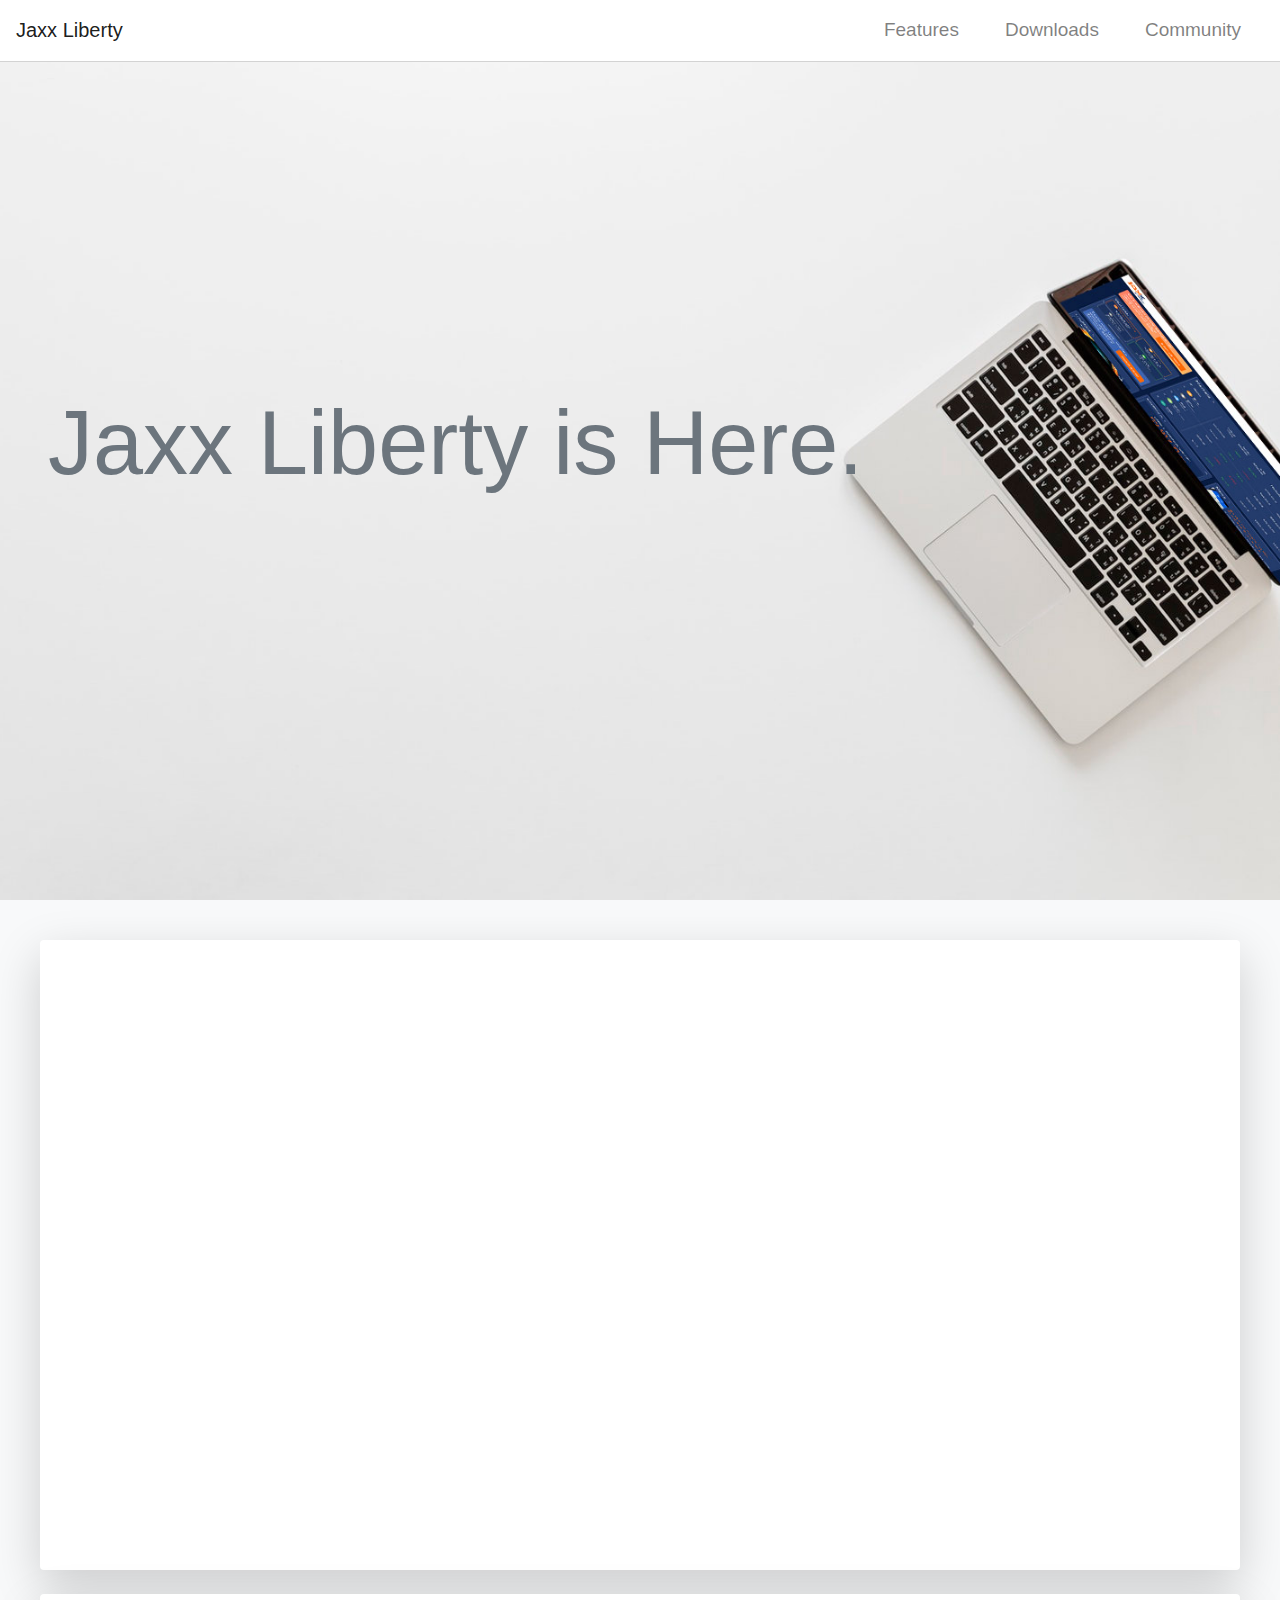
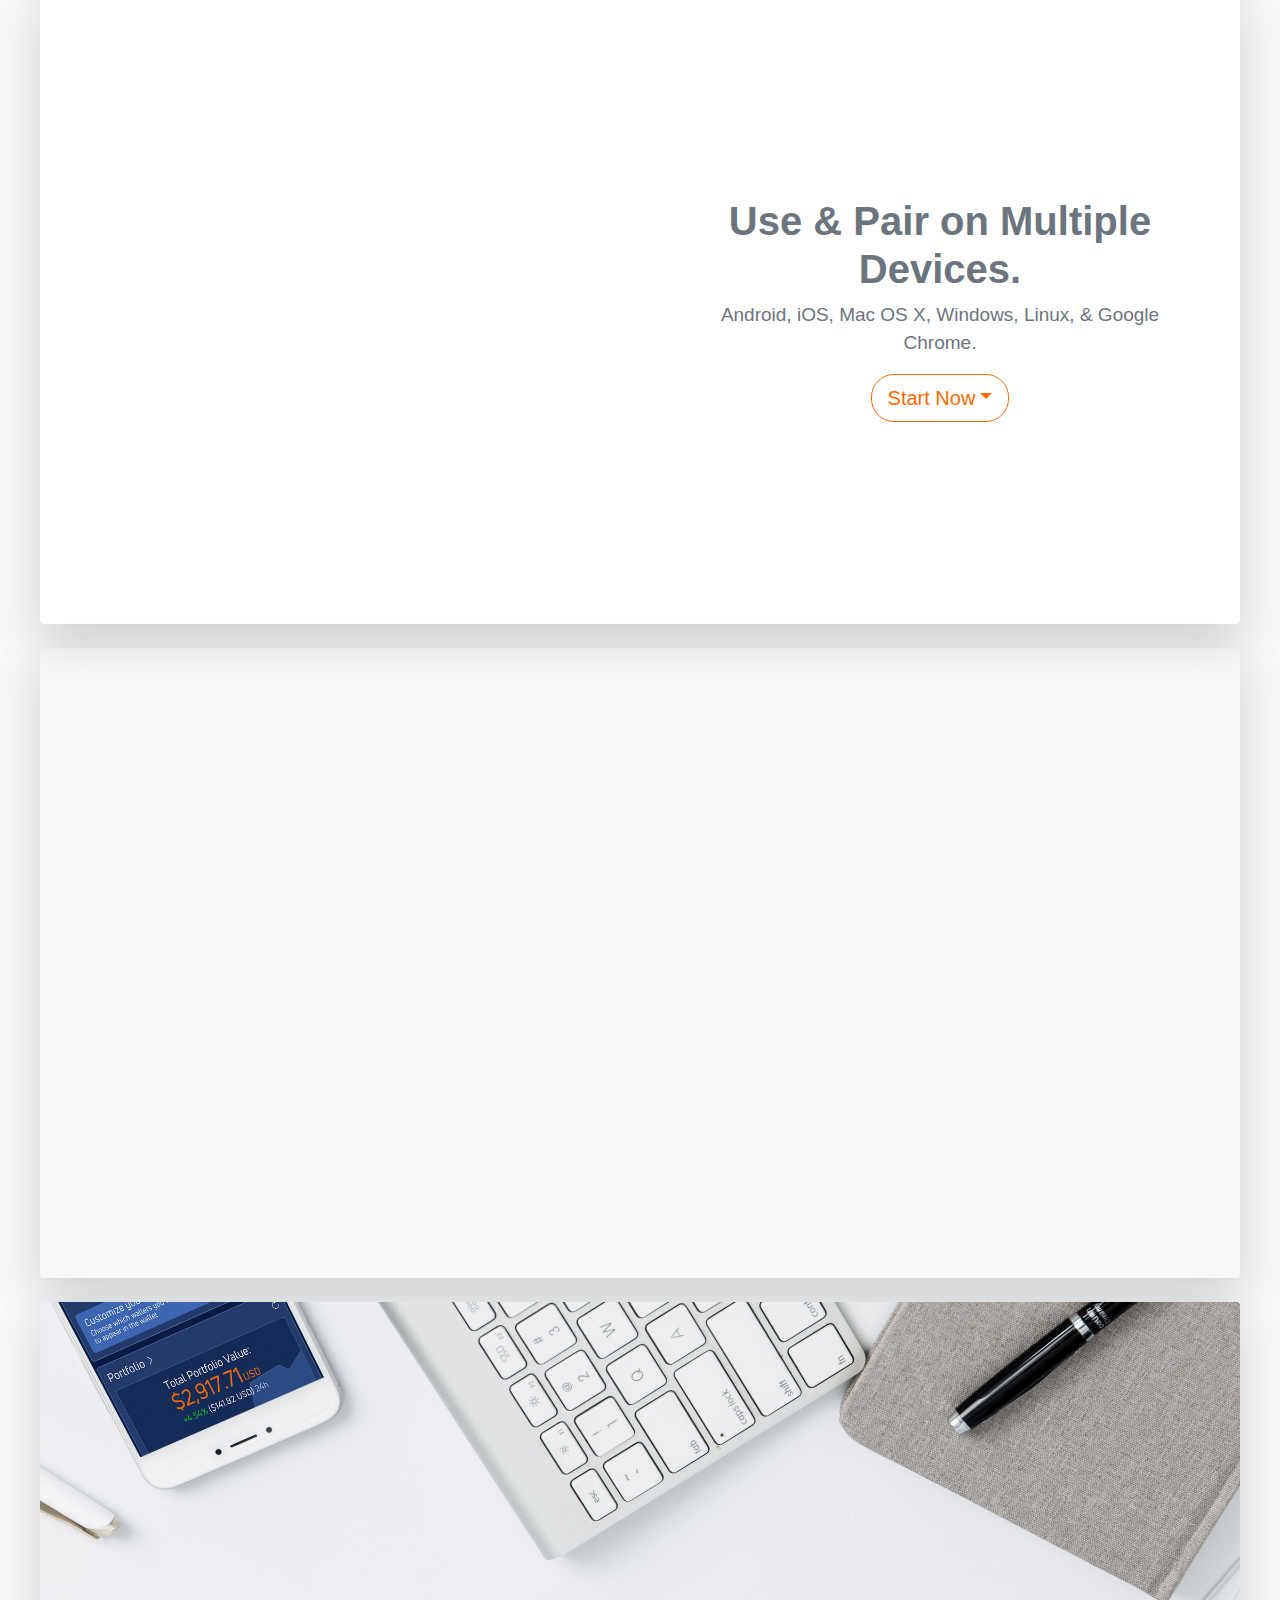
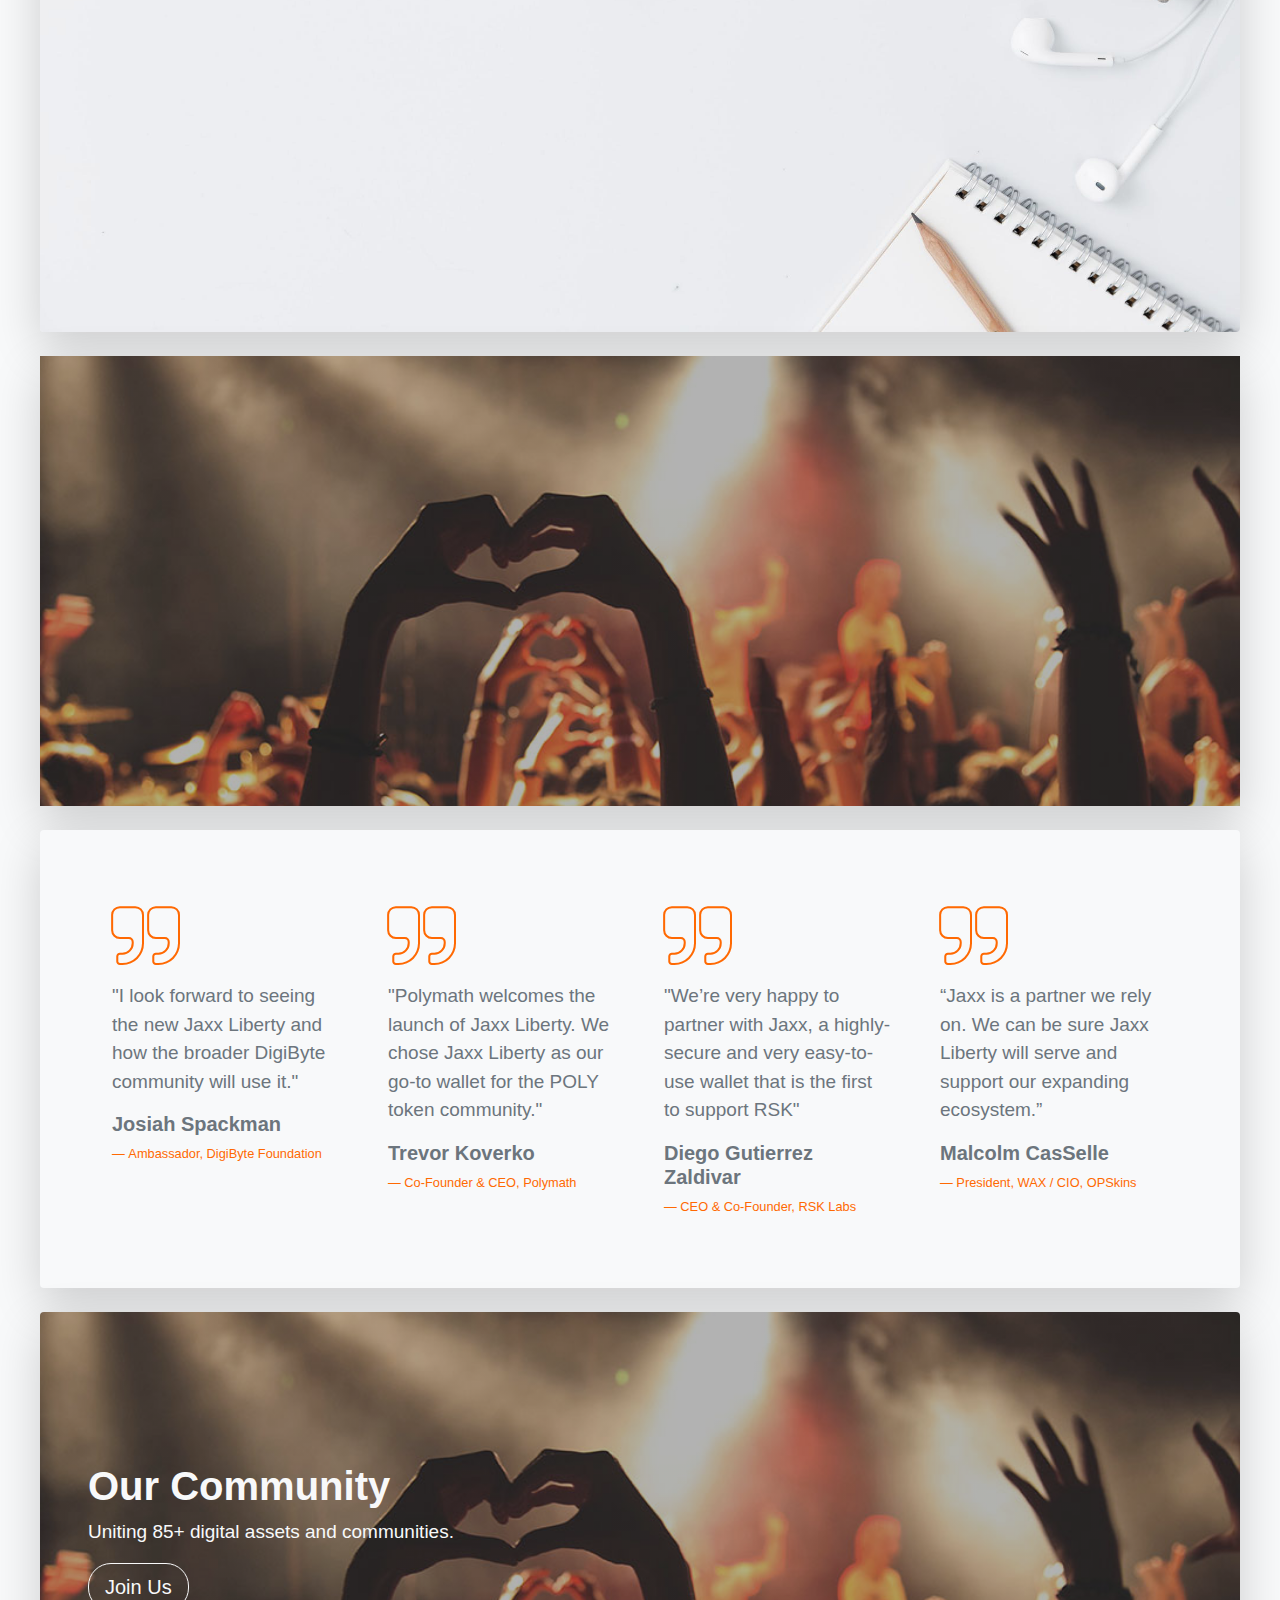
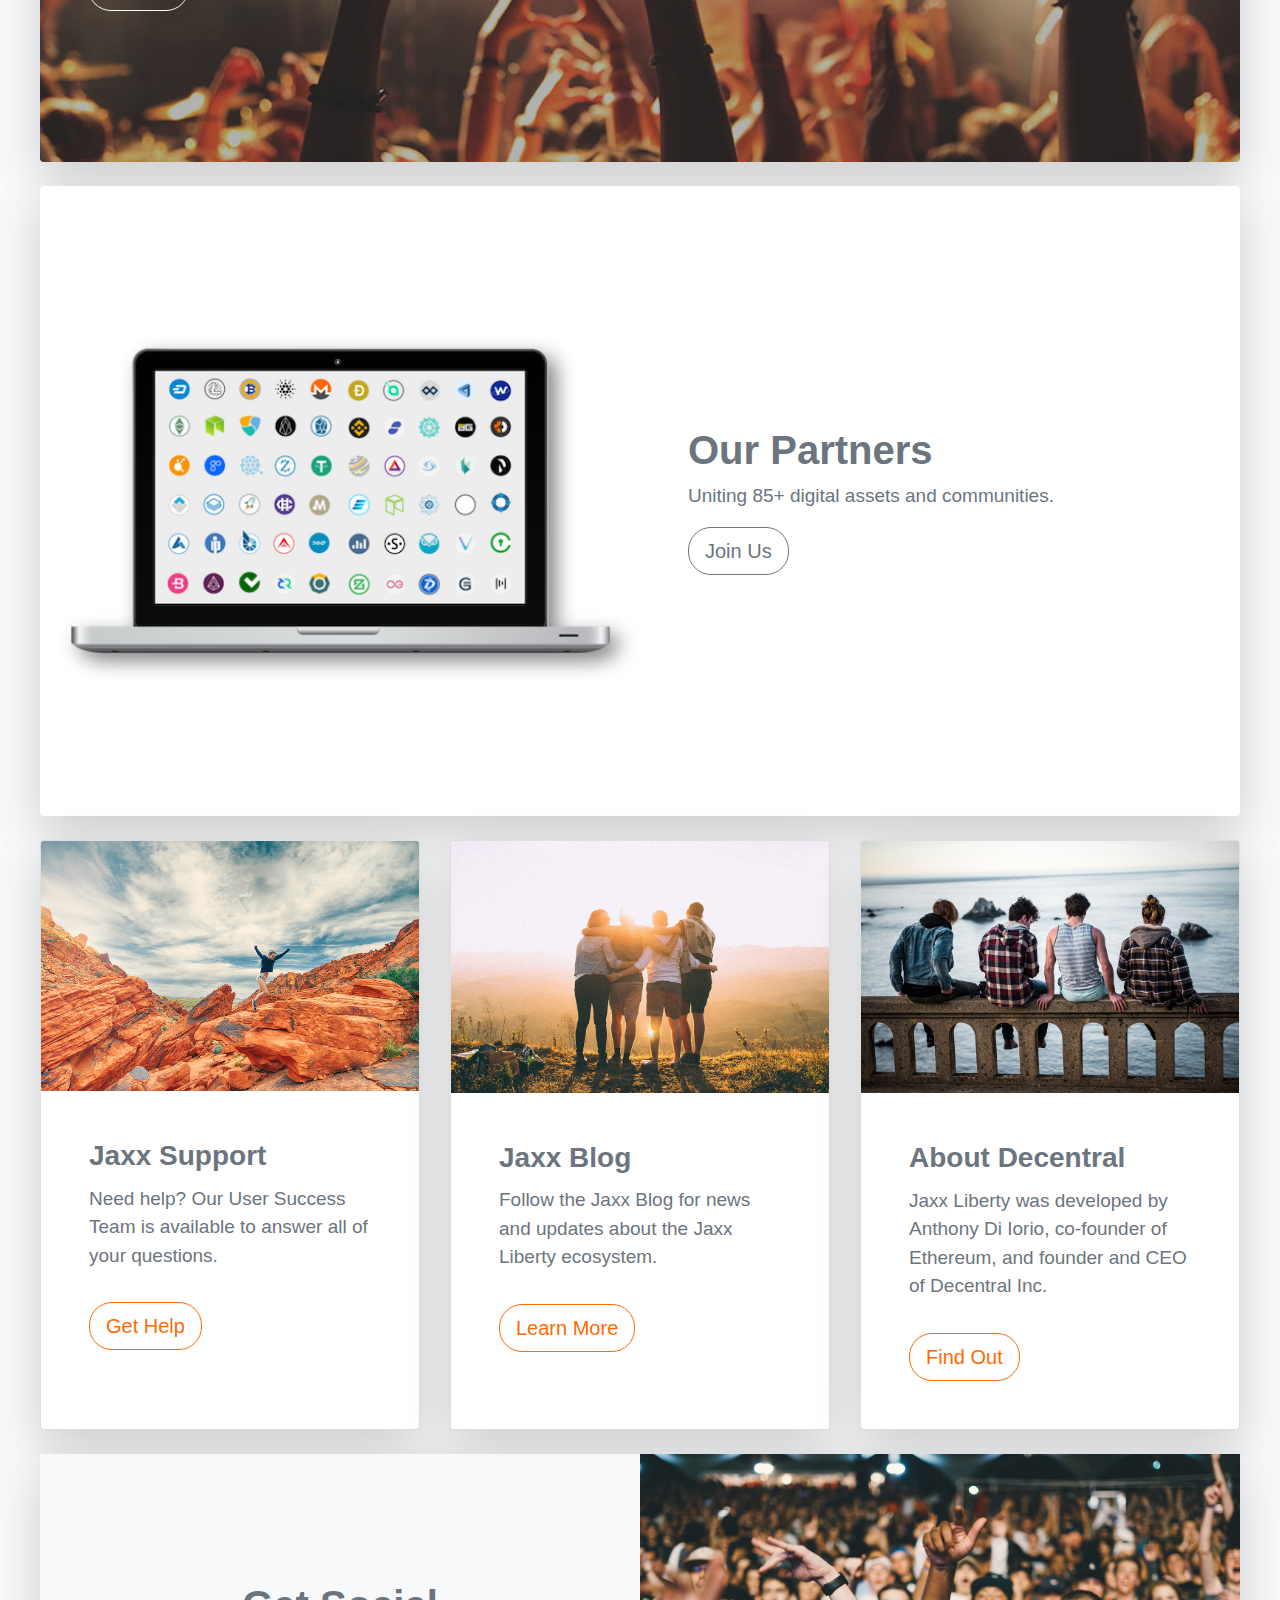
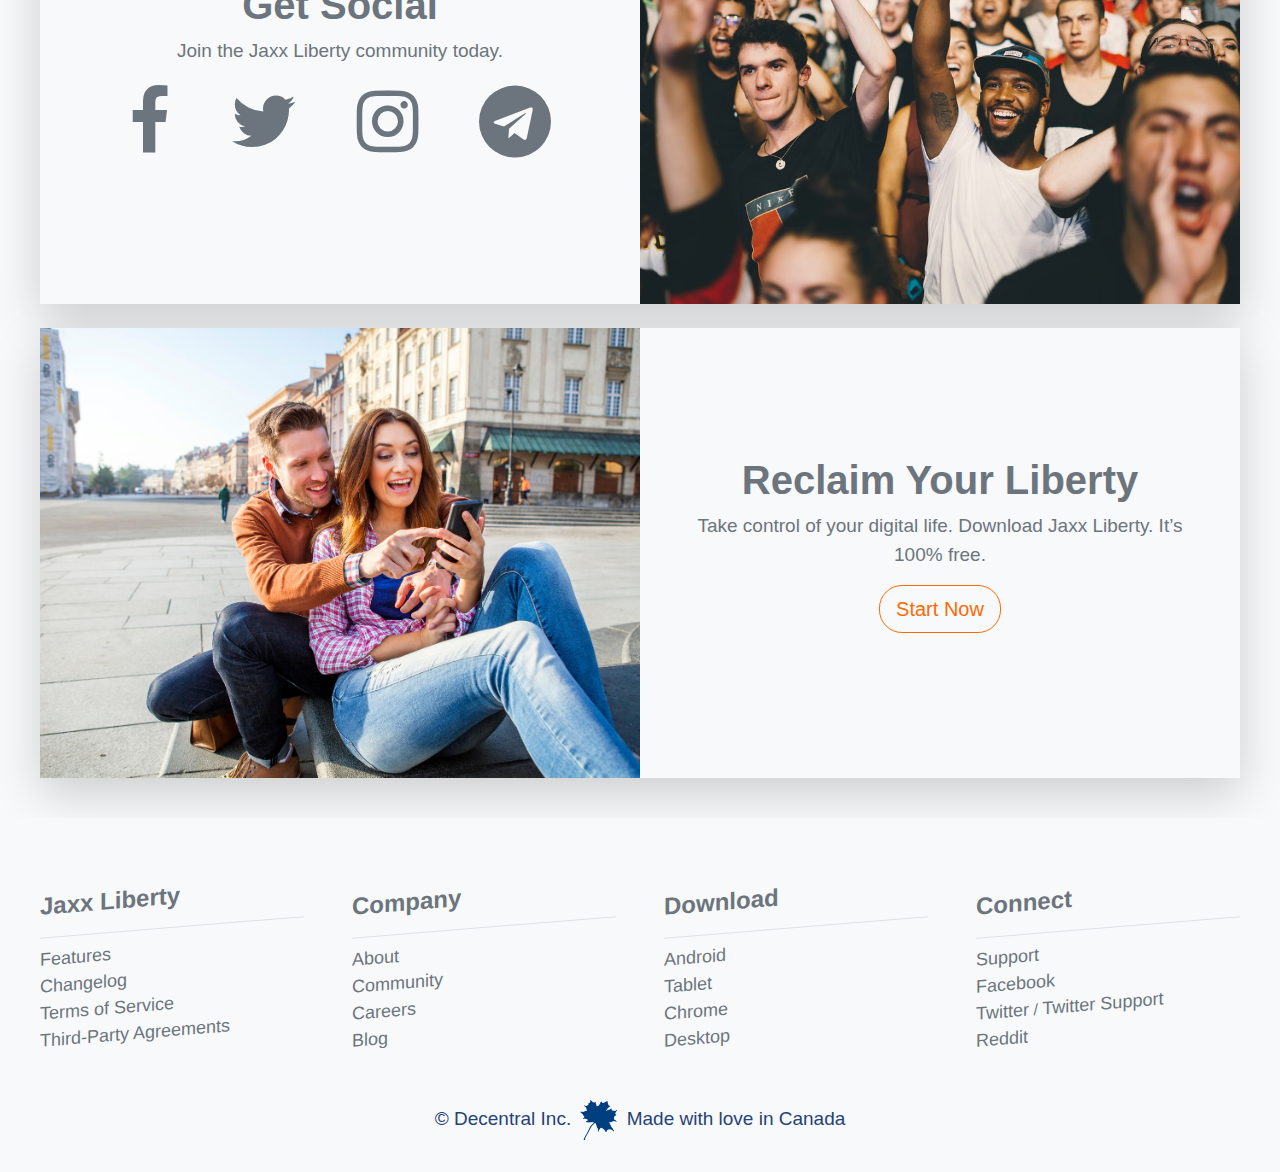
==== index.html @ 43f10bc7 "First commit" ====
<!doctype html>
<html>
  <head>
    <meta charset="utf-8">
    <meta content="IE=edge,chrome=1" http-equiv="X-UA-Compatible">
    <meta name="viewport" content="width=device-width, initial-scale=1">
    <title>Jaxx Liberty - jQuery.smoothState.js</title>
<!--    aos-->
    <link href="https://unpkg.com/aos@2.3.1/dist/aos.css" rel="stylesheet">

    <!-- Styles -->
    <link rel="stylesheet" href="assets/css/normalize.css">
    <link rel="stylesheet" href="assets/css/font-awesome-4.7.0/css/font-awesome.min.css">
    <link rel="stylesheet" href="assets/css/keyframes.css">
    <link rel="stylesheet" href="assets/css/layout.css">
    <link rel="stylesheet" href="assets/css/bootstrap.min.css">
    <link rel="stylesheet" href="assets/css/main.css">
    <link rel="stylesheet" href="assets/css/pageTransitions.css">
  </head>
  <body>
    <div class="index m-scene" id="main">
      <div class="m-landing-layout scene_element scene_element--fadein">
       
       <nav class="navbar navbar-expand-lg fixed-top navbar-light scene_element scene_element--fadeindown">
          <a class="navbar-brand" href="/index.html">Jaxx Liberty</a>
          <button class="navbar-toggler" type="button" data-toggle="collapse" data-target="#navbarTogglerDemo02" aria-controls="navbarTogglerDemo02" aria-expanded="false" aria-label="Toggle navigation">
            <span class="navbar-toggler-icon"></span>
          </button>

          <div class="collapse navbar-collapse" id="navbarTogglerDemo02">
            <ul class="navbar-nav ml-auto mt-2 mt-lg-0">
              <li class="nav-item">
                <a class="nav-link" href="/features.html">Features <span class="sr-only">(current)</span></a>
              </li>
              <li class="nav-item">
                <a class="nav-link" href="/downloads.html">Downloads</a>
              </li>
              <li class="nav-item">
                <a class="nav-link" href="/community.html">Community</a>
              </li>
            </ul>
          </div>
        </nav>

        <div class="m-page">
          
          <!--jumbotron home-->
        <div id="homeBanner" role="banner" class="jumbotron jumbotron-fluid d-flex flex-column justify-content-center align-items-start min-100 text-left text-secondary bg--home-banner p-5 m-0 scene_element scene_element--fadeinright">
            <h1 class="site-title font-weight-light mb-4 scene_element scene_element--fadeinright scene_element--delayed">Jaxx Liberty is Here.</h1>
<!--            https://www.ethos.io/cms/wp-content/uploads/2018/07/CoinProfiles_devices3.png-->
            <!--download button-->
<!--
            <div>
                <a href="/downloads.html"><button role="button" class="banner-button btn btn-lg btn-outline-dark">Start Now</button>
                </a>
            </div>
           <i class="fa fa-angle-down text-dark pt-3"></i>
-->
        </div>
        <main role="main">
            <!--main container-->
            
            <div role="banner" class="container-fluid p-3 bg-light text-secondary">
                <div id="sec-1" class="row d-flex min-70 m-4 bg-white rounded shadow-lg">
                    <div class="col-lg-6 d-flex flex-column justify-content-center align-items-center text-center min-50 p-5 o-12" data-aos="fade-up" data-aos-easing="ease-in-out-sine" data-aos-duration="1000">
                        <h2 class="h1 font-weight-bold m-0">Jaxx Liberty is here.</h2>
                        <p class="pt-2 m-0 text-secondary">One of the most popular blockchain and digital asset platforms.</p>
                        <button class="btn btn-lg btn-outline-orange mt-3">Learn More</button>
                    </div>
                    <div class="col-lg-6 d-flex flex-column justify-content-center align-items-center min-50 p-0">
                        <img src="assets/img/jaxx-iphone-3.png" class="img w-75 m-4 ds" alt="Jaxx Liberty on iPhones" data-aos="fade-right" data-aos-easing="ease-in-out-sine" data-aos-duration="1500">
                    </div>
                </div><!--end row-->
                
                <!--multi platform + download-->
                <div id="sec-2" class="row d-flex min-70 bg-white m-4 rounded shadow-lg">
                    <div class="col-lg-6 d-flex flex-column justify-content-center align-items-center bg--home-devices min-50 p-4" data-aos="fade-right" data-aos-easing="ease-in-out-sine" data-aos-duration="1500"></div>
                    <div class="col-lg-6 d-flex flex-column justify-content-center align-items-center text-center min-50 p-5 o-12">
                        <h2 class="h1 font-weight-bold m-0">Use & Pair on Multiple Devices.</h2>
                        <p class="pt-2 m-0 text-secondary">Android, iOS, Mac OS X, Windows, Linux, & Google Chrome.</p>
                        <div class="btn-group">
                            <button type="button" class="btn btn-lg btn-outline-orange dropdown-toggle mt-3" data-toggle="dropdown" aria-haspopup="true" aria-expanded="false">Start Now</button>
                            <div class="dropdown-menu">
                            <a class="dropdown-item" href="https://play.google.com/store/apps/details?id=com.liberty.jaxx" target="_blank" onclick="googleAnalyticsTrigger('Android', 'Home_Section2')">Android</a>
                            <div class="dropdown-divider"></div>
                            <a class="dropdown-item" onclick="googleAnalyticsTrigger('iOS', 'Home_Section2')" href="https://itunes.apple.com/us/app/jaxx-liberty/id1435383184?ls=1&mt=8" target="_blank">iOS</a>
                             <div class="dropdown-divider"></div>
                            <!--chrome extension-->
                            <a class="dropdown-item" role="button" onclick="googleAnalyticsTrigger('Desktop', 'Home_Section2')" href="/downloads.html" target="_blank">Desktop</a>
                            <div class="dropdown-divider"></div>
                            <!--chrome extension-->
                            <a class="dropdown-item" role="button" onclick="googleAnalyticsTrigger('Chrome', 'Home_Section2')" href="https://chrome.google.com/webstore/detail/jaxx-liberty/cjelfplplebdjjenllpjcblmjkfcffne" target="_blank">Chrome</a>
                            </div>
                        </div>
                    </div>
                </div><!--end row-->
                
                <!--features-->
                <div id="sec-3" class="row d-flex min-50 m-4 rounded shadow-lg m_scene">
                    <div class="col-lg-6 d-flex flex-column justify-content-center align-items-center text-secondary text-center min-70 p-5 o-12 scene_element scene_element--fadeinleft" data-aos="fade-up" data-aos-easing="ease-in-out-sine" data-aos-duration="1000">
                        <h2 class="h1 font-weight-bold m-0">Packed with features.</h2>
                        <p class="pt-2 m-0">Easy to use, powerful, fast, and free.</p>
                        <a href="/features.html" class="btn btn-lg btn-outline-orange mt-3">See how it works</a>
                    </div>
                    <div class="col-lg-6 bg--home-features scene_element scene_element--fadeinright" data-aos="fade-right" data-aos-easing="ease-in-out-sine" data-aos-duration="1500"></div>
                </div><!--end row-->
                
                <!--security-->
                <div id="sec-3" class="row d-flex min-70 m-4 bg--home-security rounded shadow-lg p-3">
                    <div class="col-lg-7 d-flex flex-column justify-content-end align-items-start text-left min-50 p-5 o-12" data-aos="fade-up" data-aos-easing="ease-in-out-sine" data-aos-duration="1000">
                        <h2 class="h1 font-weight-bold m-0">Secure. Private. Trusted.</h2>
                        <p class="pt-2 m-0 text-secondary">More than just a feature. Security is our foundation.</p>
                        <a class="btn btn-lg btn-outline-orange mt-3" href="/security.html">Learn More</a>
                    </div>
                    <div class="offset-lg-5 d-flex flex-column justify-content-center align-items-center"></div>
                </div><!--end row-->
                
                <!--testimonials-->
                <div id="sec-3" class="row d-flex m-4 rounded shadow-lg">
                  <div class="col-lg-12 d-flex flex-column justify-content-start align-items-start text-left text-light min-50 bg--home-testimonials p-5 o-12">
                      <h2 class="site-title font-weight-light" data-aos="fade" data-aos-easing="ease-in-out-sine" data-aos-duration="1000">What blockchain <span class="d-table"></span>leaders are saying 
                      </h2>
                  </div>
                </div><!--end row-->
                
                <!--testimonial content-->
                
                <div class="row d-flex justify-content-center aligh-items-center bg-light m-4 p-5 rounded shadow-lg">
                    <div class="col-xl-3 col-lg-6 p-4">
                        <i class="fa fa-quote-right p-0 pb-2 fa--stroke fa--stroke-o"></i>
                        <p>"I look forward to seeing the new Jaxx Liberty and how the broader DigiByte community will use it."</p>
                        <p  class="h5 font-weight-bold">Josiah Spackman</p>
                        <footer class="blockquote-footer orange">Ambassador, DigiByte Foundation</footer>
                    </div>
                    <div class="col-xl-3 col-lg-6 p-4">
                        <i class="fa fa-quote-right p-0 pb-2 fa--stroke fa--stroke-o"></i>
                        <p>"Polymath welcomes the launch of Jaxx Liberty. We chose Jaxx Liberty as our go-to wallet for the POLY token community."</p>
                        <p class="h5 font-weight-bold">Trevor Koverko</p>
                        <footer class="blockquote-footer orange">Co-Founder & CEO, Polymath</footer>
                    </div>
                    <div class="col-xl-3 col-lg-6 p-4">
                        <i class="fa fa-quote-right p-0 pb-2 fa--stroke fa--stroke-o"></i>
                        <p>"We’re very happy to partner with Jaxx, a highly-secure and very easy-to-use wallet that is the first to support RSK"</p>
                        <p class="h5 font-weight-bold">Diego Gutierrez Zaldivar</p>
                        <footer class="blockquote-footer orange">CEO & Co-Founder, RSK Labs</footer>
                    </div>
                    <div class="col-xl-3 col-lg-6 p-4">
                        <i class="fa fa-quote-right p-0 pb-2 fa--stroke fa--stroke-o"></i>
                        <p>“Jaxx is a partner we rely on. We can be sure Jaxx Liberty will serve and support our expanding ecosystem.”</p>
                        <p class="h5 font-weight-bold">Malcolm CasSelle</p>
                        <footer class="blockquote-footer orange">President, WAX / CIO, OPSkins</footer>
                    </div>
                </div><!--end testimonials-->
                
                <!--community-->
                
                <div class="row d-flex bg-white m-4 rounded shadow-lg bg--home-testimonials">
                    <div class="col-lg-6 d-flex flex-column justify-content-center align-items-start text-left text-light min-50 p-5 o-12">
                        <h2 class="h1 font-weight-bold m-0">Our Community</h2>
                        <p class="pt-2 m-0">Uniting 85+ digital assets and communities.</p>
                        <button class="btn btn-lg btn-outline-light mt-3">Join Us</button>
                    </div>
                    <div class="offset-lg-6"></div>
                </div><!--end row-->
                
                <!--Partners-->
                
                <div class="row d-flex bg-white m-4 m-70 rounded shadow-lg">
                    <div class="col-lg-6 d-flex flex-column justify-content-center align-items-center min-70">
                        <img src="/assets/img/Jaxx-Liberty-Partner-Logos-Laptop-Trans/7.png" class="img ds" alt="">
                    </div>
                    <div class="col-lg-6 d-flex flex-column justify-content-center align-items-start text-left text-secondary min-50 p-5 o-12">
                        <h2 class="h1 font-weight-bold m-0">Our Partners</h2>
                        <p class="pt-2 m-0">Uniting 85+ digital assets and communities.</p>
                        <button class="btn btn-lg btn-outline-secondary mt-3">Join Us</button>
                    </div>
                </div><!--end row-->
                
                <!--card grid-->
               
               <div class="row d-flex min-50 m-4 rounded">
               <div class="card-deck">
                 <div class="card shadow-lg text-secondary">
                    <img class="card-img-top" src="/assets/img/jaxx-support-banner.jpg" alt="Card image cap">
                      <div class="card-body text-left p-5">
                          <h4 class="h3 card-title font-weight-bold">Jaxx Support</h4>
                          <p class="card-text text-muted">Need help? Our User Success Team is available to answer all of your questions.</p>
                          <button class="btn btn-lg btn-outline-orange mt-3">Get Help</button>
                    </div>
                  </div><!--end card-->
                  
                  <div class="card shadow-lg text-secondary">
                    <img class="card-img-top" src="/assets/img/jaxx-home-banner.jpg" alt="Card image cap">
                    <div class="card-body text-left p-5">
                      <h4 class="h3 card-title font-weight-bold">Jaxx Blog</h4>
                      <p class="card-text">Follow the Jaxx Blog for news and updates about the Jaxx Liberty ecosystem.</p>
                      <button class="btn btn-lg btn-outline-orange mt-3">Learn More</button>
                    </div>
                  </div><!--end card-->
                  
                  <div class="card shadow-lg text-secondary">
                    <img class="card-img-top" src="/assets/img/jaxx-people-2.jpg" alt="Card image cap">
                    <div class="card-body text-left p-5">
                      <h4 class="h3 card-title font-weight-bold">About Decentral</h4>
                      <p class="card-text text-muted">Jaxx Liberty was developed by Anthony Di Iorio, co-founder of Ethereum, and founder and CEO of Decentral Inc.</p>
                      <button class="btn btn-lg btn-outline-orange mt-3">Find Out</button>
                    </div>
                  </div><!--end card-->
                </div><!--end card deck-->
                </div><!--end row-->
                
                <!-- social-->
                <div id="sec-5" class="row d-flex text-secondary m-4 shadow-lg">
                    <div class="col-lg-6 d-flex flex-column justify-content-center align-items-center text-center bg-light min-50 p-5 o-12">
                        <h2 class="h1 font-weight-bold m-0">Get Social</h2>
                        <p class="pt-2 m-0">Join the Jaxx Liberty community today.</p>
                        <div class="container-fluid">
                            <div class="row d-flex justify-content-center align-items-center">
                                <div class="col-xs-3">
                                    <i class="fa fa-facebook"></i>
                                </div>
                                <div class="col-xs-3">
                                    <i class="fa fa-twitter"></i>
                                </div>
                                <div class="col-xs-3">
                                    <i class="fa fa-instagram"></i>
                                </div>
                                <div class="col-xs-3">
                                    <i class="fa fa-telegram"></i>
                                </div>
                            </div>
                        </div>
                    </div>
                    <div class="col-lg-6 d-flex flex-column justify-content-center align-items-center bg--home-social min-50 p-4">
                    </div>
                </div><!--end row-->
               
                <!--download-->
                <div id="sec-2" class="row d-flex text-secondary m-4 rounded shadow-lg">
                    <div class="col-lg-6 d-flex flex-column justify-content-center align-items-center bg--home-download min-50 p-4"></div>
                    <div class="col-lg-6 d-flex flex-column justify-content-center align-items-center text-center bg-light min-50 p-5 o-12">
                        <h2 class="h1 font-weight-bold m-0">Reclaim Your Liberty</h2>
                        <p class="pt-2 m-0">Take control of your digital life. Download Jaxx Liberty. It’s 100% free.</p>
                        <a href="/downloads.html" onclick="googleAnalyticsTrigger('Downloads_Page', 'Features_CTA')">
                        <button class="btn btn-lg btn-outline-orange my-3">Start Now</button>
                        </a>
                    </div>
                </div><!--end row-->       
            </div><!--end container-->
            </main>
  
  <!--home footer-->
        <footer>
            <div class="container-fluid bg-light">
                <div class="row d-flex d-flex justify-content-center align-items-end text-secondary bg-light px-3 pt-5">
                    <div class="col-lg-3 col-md-6 px-4 py-3 skew">
                        <ul class="list-unstyled w-100">
                            <li class="h4 font-weight-bold border-bottom pb-3">Jaxx Liberty</li>
                            <li> <a href="/features.html">Features</a></li>
                            <li> <a href="/changeLog.html">Changelog</a></li>
                            <li> <a href="/legal.html">Terms of Service</a></li>
                            <li> <a href="/thirdparties-current.html">Third-Party Agreements</a></li>
                        </ul>
                    </div>
                    <div class="col-lg-3 col-md-6 px-4 py-3 skew">
                        <ul class="list-unstyled w-100">
                            <li class="h4 font-weight-bold border-bottom pb-3">Company</li>
                            <li> <a href="/about.html" class="animsition-link">About</a></li>
                            <li> <a href="/community.html">Community</a></li>
                            <li> <a href="/careers.html">Careers</a></li>
                            <li> <a href="https://blog.jaxx.io/">Blog</a></li>
                        </ul>
                    </div>
                    <div class="col-lg-3 col-md-6 px-4 py-3 skew">
                        <ul class="list-unstyled w-100">
                            <li class="h4 font-weight-bold border-bottom pb-3">Download</li>
                            <li><a data-brackets-id='7991' href="https://play.google.com/store/apps/details?id=com.liberty.jaxx">Android</a></li>
                            <li><a href="https://play.google.com/store/apps/details?id=com.liberty.jaxx">Tablet</a></li>
                            <li><a href="https://chrome.google.com/webstore/detail/jaxx-liberty/cjelfplplebdjjenllpjcblmjkfcffne">Chrome</a></li>
                            <li><a href="/downloads.html">Desktop</a></li>
                        </ul>
                    </div>
                    <div class="col-lg-3 col-md-6 px-4 py-3 skew">
                        <ul class="list-unstyled w-100">
                            <li class="h4 font-weight-bold border-bottom pb-3">Connect</li>
                            <li> <a href="/support.html" class="animsition-link" data-animsition-out-class="fade-out-left-sm" data-animsition-out-duration="800">Support</a></li>
                            <li> <a href="https://www.facebook.com/JaxxWallet" target="_blank">Facebook</a></li>
                            <li> <a href="https://twitter.com/jaxx_io" target="_blank">Twitter</a> / <a href="https://twitter.com/Jaxx_Support" target="_blank">Twitter Support</a> </li>
                            <li> <a href="https://www.reddit.com/r/jaxx/" target="_blank">Reddit</a></li>
                        </ul>
                    </div>
                </div>
                <!--end nest container-->
            </div>
            <!--end row-->
            <!-- copyright + branding-->
            <div class="row d-flex bg-light">
                <div class="col-sm-12 d-flex justify-content-center text-center py-3 pt-4 navy">
                    <p class="font-weight-light"><a href="https://decentral.ca/" target="_blank" onclick="googleAnalyticsTrigger('decentral.ca', 'Home_Footer')">&copy; Decentral Inc.</a> <img class="footer-leaf mx-1" src="/assets/img/jaxx-maple-leaf-navy-2.png" alt="Decentral inc."> Made with love in Canada</p>
                </div>
            </div>
        </footer>
         
  
         
         
        </div><!--page-->
      </div><!--landing layout -- needed?-->
    </div><!--main wrapper-->

    <!-- Scripts -->
    <script src="https://code.jquery.com/jquery-2.2.1.min.js"></script>
    <script src="assets/js/jquery.smoothState.min.js"></script>
    <script src="https://unpkg.com/aos@2.3.1/dist/aos.js"></script>
    <script src="assets/js/bootstrap.bundle.min.js"></script>
    <script src="assets/js/bootstrap.min.js"></script>
    <script src="assets/js/main.js"></script>
  </body>
</html>
---- assets/css/layout.css ----
/* @mixin respond-to
------------------------------------------------------------------- */
/* line 23, /Users/miguelperez/Sites/csstricks/source/stylesheets/layout.css.scss */
body {
  font-size: 0.75em;
  background-color: #222;
  font-family: 'Open Sans', sans-serif;
  color: #eceff1;
  line-height: 1.5; }

@media screen and (min-width: 500px) {
  /* line 32, /Users/miguelperez/Sites/csstricks/source/stylesheets/layout.css.scss */
  body {
    font-size: 1em; } }
/* line 38, /Users/miguelperez/Sites/csstricks/source/stylesheets/layout.css.scss */
a {
  color: #4472B9;
  text-decoration: none;
  transition: color 0.15s ease-in; }
  /* line 42, /Users/miguelperez/Sites/csstricks/source/stylesheets/layout.css.scss */
  a:hover {
    color: #3D67A6; }
  /* line 45, /Users/miguelperez/Sites/csstricks/source/stylesheets/layout.css.scss */
  a:active, a:focus {
    color: #222; }
  /* line 49, /Users/miguelperez/Sites/csstricks/source/stylesheets/layout.css.scss */
  a:visited {
    color: #673ab7; }

/* line 54, /Users/miguelperez/Sites/csstricks/source/stylesheets/layout.css.scss */
code {
  font-weight: bold; }

/* line 62, /Users/miguelperez/Sites/csstricks/source/stylesheets/layout.css.scss */
.m-type-display-1 {
  font-size: 2em;
  font-weight: 300;
  margin: 16px 0; }

@media screen and (min-width: 768px) {
  /* line 69, /Users/miguelperez/Sites/csstricks/source/stylesheets/layout.css.scss */
  .m-type-display-1 {
    font-size: 4em; } }
/* line 74, /Users/miguelperez/Sites/csstricks/source/stylesheets/layout.css.scss */
.m-type-sub-heading-1 {
  font-size: 1.13em;
  font-weight: 400;
  margin: 16px 0; }

/* line 80, /Users/miguelperez/Sites/csstricks/source/stylesheets/layout.css.scss */
.m-type-heading-1 {
  font-size: 1.5em;
  font-weight: 400;
  margin: 16px 0; }

/* line 86, /Users/miguelperez/Sites/csstricks/source/stylesheets/layout.css.scss */
.m-lorem {
  background-color: #eceff1;
  display: inline; }

/* line 95, /Users/miguelperez/Sites/csstricks/source/stylesheets/layout.css.scss */
.m-code {
  display: block;
  margin: 1.5em 0;
  padding: 1em;
  border-bottom: 1px solid #cfd8dc; }

/* line 106, /Users/miguelperez/Sites/csstricks/source/stylesheets/layout.css.scss */
.m-header {
  position: relative;
  padding: 4.25em 4.25em 2em;
  max-width: 40em; }
  /* line 111, /Users/miguelperez/Sites/csstricks/source/stylesheets/layout.css.scss */
  .m-header .header_actions {
    margin: 1.25em 0 0; }
  /* line 115, /Users/miguelperez/Sites/csstricks/source/stylesheets/layout.css.scss */
  .m-header .header_link {
    margin-right: 1.25em;
    margin-top: 4px; }
  /* line 120, /Users/miguelperez/Sites/csstricks/source/stylesheets/layout.css.scss */
  .m-header .header_intro {
    color: #737373; }

@media screen and (min-width: 1024px) {
  /* line 126, /Users/miguelperez/Sites/csstricks/source/stylesheets/layout.css.scss */
  .m-header {
    padding: 8.5em 8.5em 4.25em; } }
/* line 135, /Users/miguelperez/Sites/csstricks/source/stylesheets/layout.css.scss */
.m-button {
  display: block;
  padding: 0.5em;
  overflow: hidden;
  background-color: #4472B9;
  min-width: 92px;
  box-model: border-box; }
  /* line 143, /Users/miguelperez/Sites/csstricks/source/stylesheets/layout.css.scss */
  .m-button .txt {
    color: #eceff1;
    transition: background-color 0.15s ease-in; }
  /* line 148, /Users/miguelperez/Sites/csstricks/source/stylesheets/layout.css.scss */
  .m-button:hover {
    background-color: #3D67A6; }

/* line 158, /Users/miguelperez/Sites/csstricks/source/stylesheets/layout.css.scss */
.m-page {
  background-color: #eceff1;
  color: #263238; }

/* line 163, /Users/miguelperez/Sites/csstricks/source/stylesheets/layout.css.scss */
.m-page--alt {
  background-color: #fff;
  color: #E18728; }

/* line 174, /Users/miguelperez/Sites/csstricks/source/stylesheets/layout.css.scss */
.m-segment {
  padding: 1em 4.25em;
  border-bottom: 1px solid #cfd8dc; }
  /* line 178, /Users/miguelperez/Sites/csstricks/source/stylesheets/layout.css.scss */
  .m-segment .segment_content {
    margin: 16px 0;
    max-width: 40em; }
  /* line 183, /Users/miguelperez/Sites/csstricks/source/stylesheets/layout.css.scss */
  .m-segment .segment_description {
    margin: 16px 0; }

@media screen and (min-width: 1024px) {
  /* line 189, /Users/miguelperez/Sites/csstricks/source/stylesheets/layout.css.scss */
  .m-segment {
    padding: 2.25em 8.5em; } }
/* line 201, /Users/miguelperez/Sites/csstricks/source/stylesheets/layout.css.scss */
.m-detail-layout .m-aside .aside_title {
  margin: 0;
  font-weight: normal; }

@media screen and (min-width: 768px) {
  /* line 209, /Users/miguelperez/Sites/csstricks/source/stylesheets/layout.css.scss */
  .m-detail-layout {
    padding-left: 110px; }
    /* line 211, /Users/miguelperez/Sites/csstricks/source/stylesheets/layout.css.scss */
    .m-detail-layout .m-aside {
      position: absolute;
      left: 0;
      width: 110px; }
      /* line 215, /Users/miguelperez/Sites/csstricks/source/stylesheets/layout.css.scss */
      .m-detail-layout .m-aside .aside_title {
        position: fixed; }
      /* line 218, /Users/miguelperez/Sites/csstricks/source/stylesheets/layout.css.scss */
      .m-detail-layout .m-aside .m-button {
        display: block; } }
/* line 231, /Users/miguelperez/Sites/csstricks/source/stylesheets/layout.css.scss */
.m-right-panel .m-header,
.m-right-panel .m-segment .segment_content {
  max-width: 43em; }
/* line 236, /Users/miguelperez/Sites/csstricks/source/stylesheets/layout.css.scss */
.m-right-panel .right-panel_top {
  border-bottom: 1px solid #cfd8dc; }

/* line 245, /Users/miguelperez/Sites/csstricks/source/stylesheets/layout.css.scss */
.m-breadcrumb .breadcrumb_link {
  position: relative;
  top: -2px;
  font-size: 0.75em; }
/* line 250, /Users/miguelperez/Sites/csstricks/source/stylesheets/layout.css.scss */
.m-breadcrumb .m-type-display-1 {
  margin-top: 0; }

/* line 258, /Users/miguelperez/Sites/csstricks/source/stylesheets/layout.css.scss */
.m-highlight {
  background-color: #E18728;
  color: #eceff1; }
  /* line 261, /Users/miguelperez/Sites/csstricks/source/stylesheets/layout.css.scss */
  .m-highlight a {
    color: #eceff1;
    text-decoration: underline; }
---- assets/css/main.css ----
/*! HTML5 Boilerplate v6.1.0 | MIT License | https://html5boilerplate.com/ */

/*
 * CSS file: for jaxx.io the official website for jaxx liberty, the leading Multi-Platform Wallet created by Anthony Di Iorio, Co-Founder of Ethereum and Founder and CEO of Decentral and Jaxx.
 */

/* ==========================================================================
   Base styles: opinionated defaults
   ========================================================================== */

html {
	color: #222;
	font-size: 1em;
	line-height: 1.4;
}
/*
 * Remove text-shadow in selection highlight:
 * https://twitter.com/miketaylr/status/12228805301
 *
 * Vendor-prefixed and regular ::selection selectors cannot be combined:
 * https://stackoverflow.com/a/16982510/7133471
 *
 * Customize the background color to match your design.
 */

::-moz-selection {
	background: #b3d4fc;
	text-shadow: none;
}
::selection {
	background: #b3d4fc;
	text-shadow: none;
}
/*
 * A better looking default horizontal rule
 */

hr {
	display: block;
	height: 1px;
	border: 0;
	border-top: 1px solid #ccc;
	margin: 1em 0;
	padding: 0;
}
/*
 * Remove the gap between audio, canvas, iframes,
 * images, videos and the bottom of their containers:
 * https://github.com/h5bp/html5-boilerplate/issues/440
 */

audio,
canvas,
iframe,
img,
svg,
video {
	vertical-align: middle;
}
/*
 * Remove default fieldset styles.
 */

fieldset {
	border: 0;
	margin: 0;
	padding: 0;
}
/*
 * Allow only vertical resizing of textareas.
 */

textarea {
	resize: vertical;
}
/* ==========================================================================
   Browser Upgrade Prompt
   ========================================================================== */

.browserupgrade {
	margin: 0.2em 0;
	background: #ccc;
	color: #000;
	padding: 0.2em 0;
}
/* ==========================================================================
   Author's custom styles
   ========================================================================== */

html,
body {
	font-family: 'Helvetica Neue', 'Oswald', Montserrat, Avenir, Helvetica, sans-serif;
	overflow-x: hidden;
	width: 100%;
}
/* links */

a,
a:active,
a:focus,
a:visited {
	color: inherit;
	text-decoration: none;
	-webkit-transition: all .3s ease-in-out;
	transition: all .3s ease-in-out;
}
a:hover {
	color: #ff6902;
	text-decoration: none;
}
footer a:hover {
	color: rgb(38, 65, 118);
	text-decoration: none;
}
/* height + width utilities */

.min-25 {
	min-height: 25vh;
}
.min-50 {
	min-height: 50vh;
}
.min-70 {
	min-height: 70vh;
}
.min-100 {
	min-height: 100vh;
}
.fs {
	min-height: 100vh;
}
.w-50-sm {
	width: 50%;
}
/*  buttons */

.btn,
.btn-default,
.btn-lg {
    border-radius: 23px;
	-webkit-transition: all .3s ease-in-out;
	transition: all .3s ease-in-out;
}
.btn-orange,
.btn-orange:active,
.btn-orange:focus,
.btn-orange:visited {
	background: #ff6902;
	border: 1px solid #ff6902;
	color: white;
	font-weight: bold;
}
.btn-orange:hover {
	background: transparent;
	border: 1px solid #ff6902;
	color: #ff6902;
}
.btn-outline-orange,
.btn-outline-orange:active,
.btn-outline-orange:focus,
.btn-outline-orange:visited {
	background: transparent;
	border: 1px solid #ff6902;
	color: #ff6902;
}
.btn-outline-orange:hover {
	background: #ff6902;
	border: 1px solid #ff6902;
	color: #fff;
}
.btn-navy,
.btn-navy:active,
.btn-navy:focus,
.btn-navy:visited {
	background: rgb(38, 66, 119);
	border: 1px solid rgb(38, 66, 119);
	color: white;
	font-weight: bold;
}
.btn-navy:hover {
	background: transparent;
	border: 1px solid rgb(38, 66, 119);
	color: rgb(38, 66, 119);
}
/* borders */

.border-navy {
	border-color: rgb(38, 66, 119) !important;
}
.border-orange {
	border-color: #ff6902 !important;
}
.border-grey {
	border-color: lightgrey !important;
}
/* text */

h1,
h2,
h3,
h4,
h5,
h6,
p,
button,
.btn {
	font-family: 'Helvetica Neue', Avenir, sans-serif;
}
p {
	font-size: 19px;
	font-weight: 300;
}
.site-title {
	/*    font-size: 10vmin;*/
	font-size: 5vw;
	font-size: 8vw;
	font-size: 10vmin;
	font-weight: 300;
	line-height: 110%;
	margin-top: 10px;
	margin-bottom: 0;
}
.site-sub-title,
.page-sub-title {
	font-size: 4vmin;
}
.page-title {
	font-size: 10vmin;
	font-weight: 900;
	letter-spacing: -4px;
	line-height: 90%;
}
.section-title {
	font-size: 8vmin;
	/*    font-size: 6vmin;*/
	text-transform: uppercase;
}
.section-sub-title {
	font-size: 6vmin;
}
.site-title-2 {
	font-size: 30vw;
	font-size: 35vw;
	font-weight: 900;
}
.site-title-3 {
	font-size: 25vw;
	font-weight: 900;
	letter-spacing: -40px;
	padding: 0 40px 0 0;
	text-transform: uppercase;
}
.word-break {
	word-break: break-all;
}

/* fonts + text effects */

.line-height {
	line-height: 80%;
}
.opacity {
	opacity: 0.8;
}
.text-op {
	color: rgba(0, 0, 0, 0.03);
	font-size: 10vw;
}
.x-bold {
	font-weight: 900;
}

/* drop shadow */
.ds {
    filter: drop-shadow(8px 8px 10px gray);
}
.stroke-n {
	color: transparent;
	-webkit-text-stroke: 1px rgb(38, 65, 118);
}
.stroke-o {
	color: transparent;
	-webkit-text-stroke: 0.5px #ff6902;
	-webkit-text-stroke: 0.5px rgba(255, 105, 2, 0.5);
}
.stroke-p {
	color: transparent;
	-webkit-text-stroke: 1px #fb99f4;
}
.stroke-t {
	color: transparent;
	-webkit-text-stroke: 1px turquoise;
	-webkit-text-stroke: 1px rgba(64, 224, 208, 0.3);
}

/* position */

.relative {
	position: relative;
}
.absolute {
	position: absolute;
}
.top-0 {
	top: 0;
}
.right-0 {
	right: 0;
}
.left-0 {
	left: 0;
}
.bottom-0 {
	bottom: 0;
}
.z--1 {
	z-index: -1;
}
.z-0 {
	z-index: 0;
}
.z-1 {
	z-index: 1;
}
.z-2 {
	z-index: 2;
}
.z-3 {
	z-index: 3;
}
/* animation */

.animated-slow {
	-webkit-animation-duration: 2s;
	animation-duration: 2s;
	-webkit-animation-timing-function: ease-in-out;
	animation-timing-function: ease-in-out;
}

/* colors ===================*/

.orange {
	color: #ff6902;
}
.navy {
	color: rgb(38, 65, 118);
	color: rgb(38, 66, 119);
	/* from style guide */
}
/* bg colors ======================*/

.bg-orange {
	background-color: #ff6902 !important;
}
.bg-orange-op {
	background-color: rgba(255, 105, 2, 0.5);
}
.bg-navy {
	background-color: rgb(38, 65, 118);
	background-color: rgb(38, 66, 119);
}
.bg-lightblue {
	background-color: #99CCCC !important;
}
.bg-turq {
	background-color: rgb(64, 224, 208);
	background-color: #40e0d0 !important;
}
.bg-purple {
	background-color: #fb99f4 !important;
}
.bg-lightgrey {
	background-color: #CCCCCC !important;
}
.bg-white-op {
	background: #fff;
	background: rgba(255, 255, 255, 0.9);
}
.bg-black {
	background: #000;
}

.bg-light-grey {
	background-color: rgba(0, 0, 0, 0.1);
}

/* effects */

.skew {
	-webkit-transform: skew(0, -4.7deg);
	transform: skew(0, -4.7deg);
}

/* images + logos ======================*/

.img {
	height: auto;
	-o-object-fit: cover;
	object-fit: cover;
	width: 100%;
}
.img-full {
	height: 100%;
	-o-object-fit: cover;
	object-fit: cover;
	width: 100%;
}
/* jaxx logo ======================*/

.jaxx-navbar-brand {
	height: auto;
	margin: 10px 10px 0;
	width: 85px;
}
.jaxx-mobile-menu {
	height: auto;
	width: 40px;
}
.jaxx-logo-jumbo {
	height: auto;
	margin-bottom: -20px;
	width: 20vw;
}
.jaxx-logo,
.jaxx-heart-logo {
	height: auto;
	width: 500px;
}
.jaxx-logo-text,
.jaxx-logo-heart {
	height: auto;
	width: 20vmin;
	margin-top: 30px;
}

/* partnerships logos ======================*/

.partner-logo-home {
	height: auto;
	margin: 10px 0;
	max-width: 100%;
}
.partner-logo {
	border-radius: 100%;
	height: 100px;
	margin: 20px 0;
	width: 100px;
}
.big-logo {
	width: 110px;
}
#mobile .fa {
    font-size: 50px;
}

/* page/section images */

/*===== Home ======*/

.bg--home-banner {
	background: url(/img/jaxx-laptop.jpg) center;
	background: url(/assets/img/jaxx-laptop.jpg) center right;
	background-size: cover;
}
.bg--home-devices {
	background: -webkit-gradient(linear, left top, left bottom, from(rgba(0, 0, 0, 0.3)), to(rgba(0, 0, 0, 0.3))), url(/assets/img/jaxx-home-banner.jpg) center;
	background: url(/assets/img/redesign-img/jaxx-iphone-on-macbook.jpg) center;
	background-size: cover;
}
.bg--home-features {
	background: -webkit-gradient(linear, left top, left bottom, from(rgba(0, 0, 0, 0.3)), to(rgba(0, 0, 0, 0.3))), url(/assets/img/jaxx-home-banner.jpg) center;
	background: url(/assets/img/redesign-img/jaxx-android-girl-hand.png) center;
	background-size: cover;
}
.bg--home-security {
	background: -webkit-gradient(linear, left top, left bottom, from(rgba(0, 0, 0, 0.3)), to(rgba(0, 0, 0, 0.3))), url(/assets/img/jaxx-home-banner.jpg) center;
	background: url(/assets/img/redesign-img/jaxx-iphone-macbook-desk-wood.png) center;
	background: url(/assets/img/redesign-img/jaxx-phone-desk.jpg) center;
	background-size: cover;
}
.bg--home-testimonials {
	background: -webkit-gradient(linear, left top, left bottom, from(rgba(0, 0, 0, 0.3)), to(rgba(0, 0, 0, 0.3))), url(/assets/img/jaxx-support-welcome-redux.jpg) center;
	background: linear-gradient(rgba(0, 0, 0, 0.3), rgba(0, 0, 0, 0.3)), url(/assets/img/jaxx-support-welcome-redux.jpg) center;
	background-size: cover;
}
.bg--home-partners {
	background: url(/assets/img/Jaxx-Liberty-Partner-Logos-Laptop-Trans/7.png) center no-repeat;
	background-size: contain;
    filter: drop-shadow(8px 8px 10px gray);
}
.bg--home-card-support {
	background: url(/assets/img/jaxx-support-banner-redux.jpg) center;
	background-size: cover;
}
.bg--home-card-blog {
	background: url(/assets/img/jaxx-home-banner.jpg) center;
	background-size: cover;
}
.bg--home-card-blog {
	background: url(/assets/img/jaxx-home-banner.jpg) center;
	background-size: cover;
}
.bg--home-social {
	background: -webkit-gradient(linear, left top, left bottom, from(rgba(0, 0, 0, 0.3)), to(rgba(0, 0, 0, 0.3))), url(/assets/img/jaxx-partners.jpeg) center;
	background: url(/assets/img/jaxx-partners.jpeg) center;
	background-size: cover;
}
.bg--home-download {
	background: url(/assets/img/jaxx-app-homescreen.jpg) center;
	background-size: cover;
}
.bg-img-app-homepage {
	background: -webkit-gradient(linear, left top, left bottom, from(rgba(0, 0, 0, 0.3)), to(rgba(0, 0, 0, 0.3))), url(/assets/img/jaxx-app-homescreen.jpg) center;
	background: linear-gradient(rgba(0, 0, 0, 0.3), rgba(0, 0, 0, 0.3)), url(/assets/img/jaxx-app-homescreen.jpg) center;
	background-size: cover;
	background-attachment: fixed;
}

/*===== Features ======*/

.bg--features-banner {
    background: url(/img/jaxx-ipad-iphone-macbook.png) center bottom;
	background-size: cover;
}
.bg--features-1 {
    background: url(/img/jaxx-ipad-iphone-macbook.png) center;
	background-size: cover;
}

/*===== Downloads ======*/

.bg--downloads-banner {
	background: url(/img/jaxx-phone-desk.jpg) center;
	background-size: cover;
}



/* downloads section bg img */

/* community section bg img -- Photo by Nicholas Green on Unsplash */

.bg-img-partners {
	background: url(/img/jaxx-partners.jpeg) center;
	background-size: cover;
}
/*download section image + gradient*/

/*Photo by rawpixel on Unsplash*/

.bg-download-gradient {
	background: rgb(38, 65, 118);
	/* fallback for old browsers */
	background: -webkit-gradient(linear, left top, right top, from(rgba(38, 65, 118, 0.8)), to(rgba(5, 117, 230, 0.8))), url(/img/jaxx-group-circle.jpg) center;
	background: linear-gradient(to right, rgba(38, 65, 118, 0.8), rgba(5, 117, 230, 0.8)), url(/img/jaxx-group-circle.jpg) center;
	background-blend-mode: multiply;
	background-size: cover;
}
/* cookies consent banner ======================*/

.cc-message, .cc-btn {
	font-family: Oswald, Avenir, Helvetica, sans-serif;
	font-size: 16px;
}
.cc-message a,
.cc-link {
	color: #ff6902;
}
.cc-window {
    opacity: 1;
    -webkit-transition: opacity 1s ease;
    transition: opacity 1s ease;
}
.cc-window.cc-invisible {
    opacity: 0;
}
.cc-revoke.cc-top {
    display: none;
    top: 0;
    left: 3em;
    border-bottom-left-radius: 0.5em;
  border-bottom-right-radius: 0.5em;
}
.cc-revoke.cc-bottom {
    display: none;
  bottom: 0;
  left: 3em;
  border-top-left-radius: 0.5em;
  border-top-right-radius: 0.5em;
}
.cc-revoke.cc-left {
    display: none;
  left: 3em;
  right: unset;
}
.cc-revoke.cc-right {
    display: none;
    right: 3em;
    left: unset;
}

/*  about page ======================*/

/*about banner:  Photo by Sammie Vasquez on Unsplash*/

.bg-img-about {
	background: -webkit-gradient(linear, left top, left bottom, from(rgba(0, 0, 0, 0.4)), to(rgba(0, 0, 0, 0.4))), url(/img/jaxx-people-2.jpg) center 20%;
	background: linear-gradient(rgba(0, 0, 0, 0.4), rgba(0, 0, 0, 0.4)), url(/img/jaxx-people-2.jpg) center 20%;
	background-size: cover;
}
/*Photo by Ian Schneider on Unsplash*/

.bg-img-about-passion {
	background: url(/img/jaxx-about-passion-redux.jpg) center 20%;
	background-size: cover;
}
/* pexels */

.bg-img-jump {
	background: url(/img/jaxx-jump-2.jpg) center;
	background: url(/img/jaxx-jump-2-redux.jpg) center;
	background-size: cover;
}
/* pexels */

.bg-img-heart {
	background: url(/img/jaxx-heart-hands.jpg) center;
	background-size: cover;
}
.bg-img-office {
	background: url(/img/jaxx-careers-office.jpg) center;
	background-size: cover;
}
.bg-img-office-2 {
	background: url(/img/decentral-office-original-redux.jpg) center;
	background-size: cover;
}
/*  features og page ======================*/

/* features-og page modals */

/*features modal */

.modal.fade {
	-webkit-transition: opacity .5s linear, top .5s ease-out;
	transition: opacity .5s linear, top .5s ease-out;
}
/*or add fade-scale class*/

.fade-scale {
	-webkit-transform: scale(0);
	transform: scale(0);
	opacity: 0;
	-webkit-transition: all .25s linear;
	transition: all .25s linear;
}
.fade-scale.in {
	opacity: 1;
	-webkit-transform: scale(1);
	transform: scale(1);
}
.bg-img-androids {
	background: url(/img/jaxx-multiple-phones.png) center no-repeat;
	background-size: contain;
}
.bg-img-multidevice-outline {
	background: url(/img/jaxx-multidevice-outline-3.svg) center;
	background-size: contain;
}

.heart-list-icon {
	width: 40px;
}

/* downloads ======================*/

/* img from pexels */

.bg-img-banner-downloads {
	background: -webkit-gradient(linear, left top, left bottom, from(rgba(0, 0, 0, 0.2)), to(rgba(0, 0, 0, 0.2))), url(/img/jaxx-jump-2.jpg) center;
	background: linear-gradient(rgba(0, 0, 0, 0.2), rgba(0, 0, 0, 0.2)), url(/img/jaxx-jump-2.jpg) center;
	background-size: cover;
}

/*make desktop HERE words hover with pointer for modal activation*/
#legacyDesktop span {
    transition: all .2s ease;
}
#legacyDesktop span:hover {
    cursor: pointer;
}

/* security ======================*/

/* img-jaxx-security on homepage source = pixabay */

/* security page banner source = pixabay */

.bg-img-banner-security {
	/*tvs b&w */
	background: -webkit-gradient(linear, left top, left bottom, from(rgba(0, 0, 0, 0.3)), to(rgba(0, 0, 0, 0.3))), url(/img/jaxx-security-tvs.jpg) center top;
	background: linear-gradient(rgba(0, 0, 0, 0.3), rgba(0, 0, 0, 0.3)), url(/img/jaxx-security-tvs.jpg) center top;
	background: -webkit-gradient(linear, left top, left bottom, from(rgba(0, 0, 0, 0.4)), to(rgba(0, 0, 0, 0.4))), url(/img/jaxx-security-tvs-redux.jpg) center top;
	background: linear-gradient(rgba(0, 0, 0, 0.4), rgba(0, 0, 0, 0.4)), url(/img/jaxx-security-tvs-redux.jpg) center top;
	background-size: cover;
}
.security-shield {
	top: 0px;
	width: 300px;
}
.img-shield {
	opacity: 0.2;
	height: auto;
	margin: 0 auto;
	position: absolute;
	width: 400px;
	z-index: 0;
}
.bg-img-jaxx-hand {
	background: url(/img/jaxx-hand-device.jpg) center;
	background-size: cover;
}
.bg-img-hand-device {
	background: url(/img/jaxx-hand-device.jpg) center;
	background-size: cover;
}
/*Photo by Helena Lopes on Unsplash*/

.bg-img-people-1 {
	background: url(/img/jaxx-four-people.jpeg) center;
	background-size: cover;
}
/* pexels */

.bg-img-encryption {
	background: url(/img/jaxx-encryption.jpg) center;
	background-size: cover;
}
/* community ======================*/

/*Photo by Jack Finnigan on Unsplash*/

.bg-img-street-pano {
	background: url(/img/jaxx-street-pano.jpg) center;
	background-size: cover;
}
.bg-img-community-people {
	background: url(/img/jaxx-people-4.jpeg) center;
	background-size: cover;
}
/* support ======================*/

/* img from pexels */

.bg-img-banner-support {
	background: -webkit-gradient(linear, left top, left bottom, from(rgba(0, 0, 0, 0.4)), to(rgba(0, 0, 0, 0.4))), url(/img/jaxx-support-banner.jpg) center;
	background: linear-gradient(rgba(0, 0, 0, 0.4), rgba(0, 0, 0, 0.4)), url(/img/jaxx-support-banner.jpg) center;
	background-size: cover;
}
/*Photo by Anthony DELANOIX on Unsplash*/

.bg-img-support-welcome {
	background: url(/img/jaxx-support-welcome.jpg) center;
	background-size: cover;
}
/* changelog ======================*/

/* pexels */

.bg-img-banner-changelog {
	background: -webkit-gradient(linear, left top, left bottom, from(rgb(0, 0, 0, 0.3)), to(rgba(0, 0, 0, 0.3))), url(/img/jaxx-changelog.jpg) center;
	background: linear-gradient(rgba(0, 0, 0, 0.3), rgba(0, 0, 0, 0.3)), url(/img/jaxx-changelog.jpg) center;
	background-size: cover;
}
/* legal ======================*/

/* pexels */

.bg-img-banner-legal {
	background: -webkit-gradient(linear, left top, left bottom, from(rgb(0, 0, 0, 0.3)), to(rgba(0, 0, 0, 0.3))), url(/img/jaxx-terms.jpeg) center;
	background: linear-gradient(rgba(0, 0, 0, 0.3), rgba(0, 0, 0, 0.3)), url(/img/jaxx-terms.jpeg) center;
	background-size: cover;
}
/* third parties */

/*Photo by 13on on Unsplash*/

.bg-img-banner-thirdparties {
	background: -webkit-gradient(linear, left top, left bottom, from(rgba(0, 0, 0, 0.3)), to(rgba(0, 0, 0, 0.3))), url(/img/jaxx-people-1.jpeg) center;
	background: linear-gradient(rgba(0, 0, 0, 0.3), rgba(0, 0, 0, 0.3)), url(/img/jaxx-people-1.jpeg) center;
	background-size: cover;
}
/*changelog=======================*/

/* features phone slider ======================*/

/* pexels */

.bg-img-banner-features {
	background: -webkit-gradient(linear, left top, left bottom, from(rgba(0, 0, 0, 0.3)), to(rgba(0, 0, 0, 0.3))), url(/img/jaxx-features-banner.jpg) center;
	background: linear-gradient(rgba(0, 0, 0, 0.3), rgba(0, 0, 0, 0.3)), url(/img/jaxx-features-banner.jpg) center bottom;
	background-size: cover;
}
/* unsplash */

.bg-img-testimonials {
	background: url(/img/jaxx-testimonials.jpeg) center;
	background-size: cover;
}
/* pexels */

.bg-img-banner-community {
	background: -webkit-gradient(linear, left top, left bottom, from(rgba(0, 0, 0, 0.3)), to(rgba(0, 0, 0, 0.3))), url(/img/jaxx-community-banner.jpg) center;
	background: linear-gradient(rgba(0, 0, 0, 0.3), rgba(0, 0, 0, 0.3)), url(/img/jaxx-community-banner.jpg) center;
	background-size: cover;
}
/* section styles ======================*/

/* nav ======================*/

#home nav,
#home .navbar {
	background: transparent;
	border-bottom: 0;
	-webkit-transition: all .3s ease-in-out;
	transition: all .3s ease-in-out;
}
nav,
.navbar {
	background: rgba(0, 0, 0, 0.3);
	background: rgb(255,255,255);
	border-bottom: 1px solid lightgrey;
	-webkit-transition: all .3s ease-in-out;
	transition: all .3s ease-in-out;
}
.nav-link,
.nav-item {
	color: #fff;
	color: grey;
	font-size: 19px;
	font-weight: 300;
	padding-left: 15px;
	padding-right: 15px;
}
nav .active {
	color: #ff6902;
}
/* for navbar change color on scroll */

nav.fixed-top.scrolled,
#home .navbar.fixed-top.scrolled,
.navbar.fixed-top.scrolled {
	border-bottom: 1px solid rgba(38, 65, 118);
	border-bottom: none;
	background-color: rgba(255, 255, 255, 0.9) !important;
	-webkit-transition: all 200ms ease-in-out;
	transition: all 200ms ease-in-out;
}
/* mobile nav toggler rotate on hover */

.jaxx-mobile-menu {
	-webkit-transition: all .3s ease-in-out;
	transition: all .3s ease-in-out;
}
.jaxx-mobile-menu:hover {
	color: white;
	-webkit-transform: rotate(90deg);
	transform: rotate(90deg);
}

/*  icons */

/*
i {
	font-size: 7vmin;
	padding: 20px 30px;
}
*/
.icon {
	font-size: 50px;
}
.fa {
	font-size: 10vmin;
    font-size: 8vmin;
	padding: 20px 30px;
}
.fa--stroke {
    color: transparent;
}
.fa--stroke-g {
	-webkit-text-stroke: 2px grey;
}
.fa--stroke-o {
	-webkit-text-stroke: 2px #ff6902;
}


/* home ======================*/

/* bs carousel */

/*stop slides from changing size w text*/

.item .active {
	margin: auto;
}
/* make carousel full screen */

/*
.carousel,.item {height:100%;}
.carousel-inner{height:100%;}
*/

/*  footer ======================*/

/* pexels */

.bg-img-footer {
	background: url(/img/jaxx-footer.jpeg) center;
	background-size: cover;
}
footer li a {
	font-size: 18px;
}
.footer-leaf {
	height: 40px;
}
.copyright {
	background: #ff6902;
}
/* media queries ======================*/

@media (max-width: 1200px) {
	/*    md width class */
	.downloads-img {
		height: auto;
		width: 100%;
	}
}
@media (max-width: 992px) {
    /* nav */
	#home nav,
	#home .navbar,
	nav,
	.navbar {
		background: rgb(38, 65, 118) !important;
		border-bottom: 1px solid transparent;
        -webkit-transition: all .3s ease-in-out;
        transition: all .3s ease-in-out;
	}
	/*  mobile menu */
	.navbar-toggler {
		padding: 0;
		font-size: 1.25rem;
		line-height: 1;
		background-color: transparent;
		border: 1px solid transparent;
		border-radius: 0;
	}
	.nav-link {
		border-top: 1px solid lightgrey;
		padding: 1rem 1rem;
	}
	.nav-link:hover {
		color: #ff6902;
	}
	div[class*="bg-img"] {
		min-height: 50vh;
	}
	/*  make all bg images scroll */
	div[class*="bg-img"] {
		background-attachment: scroll;
	}
	/*  make all 100vh divs 50vh */
	div[class*="min-100"] {
		min-height: 70vh;
	}
	.page-title {
		font-size: 12vmin;
		letter-spacing: -5px;
	}
	/*features device styles*/
	.features-device {
		height: auto;
		width: 35%;
	}
	/* flex order */
	.o-1 {
		-webkit-box-ordinal-group: 0;
		-ms-flex-order: -1;
		order: -1;
	}
	.o-2 {
		-webkit-box-ordinal-group: 3;
		-ms-flex-order: 2;
		order: 2;
	}
	.o-3 {
		-webkit-box-ordinal-group: 4;
		-ms-flex-order: 3;
		order: 3;
	}
	.o-4 {
		-webkit-box-ordinal-group: 5;
		-ms-flex-order: 4;
		order: 4;
	}
	.o-12 {
		-webkit-box-ordinal-group: 13;
		-ms-flex-order: 12;
		order: 12;
	}
	/*
    .partner-logo {
        height: auto;
        width: 70%;
    }
*/
	/* front page downloads img*/
	.downloads-img {
		height: auto;
		left: 0;
		width: 100%;
	}
	/* download buttons reduce size */
	#download .btn-lg {
		font-size: 18px;
		padding: .375rem .75rem;
		padding: 5px 10px;
	}
	.btn-lg {
		font-size: 18px;
		padding: .375rem .75rem;
		padding: 5px 10px;
	}
}

@media (max-width: 768px) {    
	.jaxx-logo-jumbo {
		height: auto;
		margin-bottom: -10;
		width: 200px;
	}
	.bg-fs-img-banner-home {
		background-attachment: scroll;
	}
	/* homepage front title */
	.site-title {
		font-size: 7vmin;
	}
	.site-sub-title {
		font-size: 5vmin;
	}
	.page-title {
		font-size: 15vmin;
		font-weight: 900;
		letter-spacing: -3px;
		line-height: 85%;
	}
	/* partner logo resize */
	.partner-logo {
		height: auto;
		width: 70%;
	}
	/*features device styles*/
	.features-device {
		height: auto;
		width: 40%;
	}
	/* features page: not using =====*/
	.swiper-slide .text {
		width: 100%;
	}
	/* security page*/
	.img-shield {
		width: 300px;
	}
	/*  make all 100vh divs 50vh */
	div[class*="min-100"] {
		min-height: 70vh;
	}
}
@media screen and (max-width: 601px) {
	.jaxx-logo {
		width: 300px;
	}
	.jaxx-logo-text {
		width: 120px;
	}
	.jaxx-logo-heart {
		width: 100px;
	}
	/*homepage site title */
	.site-title {
		font-size: 9vw;
		margin-bottom: 10px;
	}
	/* cookies banner button */
	.cc-btn {
		border-width: 1px;
		width: 100%;
	}
	/* partner logo resize */
	.partner-logo-home {
		height: auto;
		width: 70%;
	}
	/* download call to action heading text */
	#cta h2 {
		font-size: 22px;
	}
	.p-5-sm {
		padding: 3rem;
	}
/*     downlads page google play btn */

	/*features device styles*/
	.features-device {
		height: auto;
		width: 50%;
	}
	/* flex orders */
	.o-1 {
		-webkit-box-ordinal-group: 0;
		-ms-flex-order: -1;
		order: -1;
	}
	.o-12 {
		-webkit-box-ordinal-group: 13;
		-ms-flex-order: 12;
		order: 12;
	}
	footer p {
		font-size: 14px;
	}
	.footer-leaf {
		height: 35px;
	}
}
/* make features page modal 80% width */

@media (min-width: 576px) {
	.modal-dialog {
		max-width: 80%;
	}
}
@media (min-width: 576px) {
	.bg-img-hand-device-2 {
		background: url(/img/jaxx-hand-device.jpg) center;
		background-size: cover;
	}
}
@media (max-width: 400px) {
	/* partner logo resize */
	.partner-logo {
		height: auto;
		width: 75%;
	}
}
/* ==========================================================================
   Helper classes
   ========================================================================== */

/*
 * Hide visually and from screen readers
 */

.hidden {
	display: none !important;
}
/*
 * Hide only visually, but have it available for screen readers:
 * https://snook.ca/archives/html_and_css/hiding-content-for-accessibility
 *
 * 1. For long content, line feeds are not interpreted as spaces and small width
 *    causes content to wrap 1 word per line:
 *    https://medium.com/@jessebeach/beware-smushed-off-screen-accessible-text-5952a4c2cbfe
 */

.visuallyhidden {
	border: 0;
	clip: rect(0 0 0 0);
	height: 1px;
	margin: -1px;
	overflow: hidden;
	padding: 0;
	position: absolute;
	width: 1px;
	white-space: nowrap;
	/* 1 */
}
/*
 * Extends the .visuallyhidden class to allow the element
 * to be focusable when navigated to via the keyboard:
 * https://www.drupal.org/node/897638
 */

.visuallyhidden.focusable:active,
.visuallyhidden.focusable:focus {
	clip: auto;
	height: auto;
	margin: 0;
	overflow: visible;
	position: static;
	width: auto;
	white-space: inherit;
}
/*
 * Hide visually and from screen readers, but maintain layout
 */

.invisible {
	visibility: hidden;
}
/*
 * Clearfix: contain floats
 *
 * For modern browsers
 * 1. The space content is one way to avoid an Opera bug when the
 *    `contenteditable` attribute is included anywhere else in the document.
 *    Otherwise it causes space to appear at the top and bottom of elements
 *    that receive the `clearfix` class.
 * 2. The use of `table` rather than `block` is only necessary if using
 *    `:before` to contain the top-margins of child elements.
 */

.clearfix:before,
.clearfix:after {
	content: " ";
	/* 1 */
	display: table;
	/* 2 */
}
.clearfix:after {
	clear: both;
}
/* ==========================================================================
   EXAMPLE Media Queries for Responsive Design.
   These examples override the primary ('mobile first') styles.
   Modify as content requires.
   ========================================================================== */

@media only screen and (min-width: 35em) {
	/* Style adjustments for viewports that meet the condition */
}
@media print,
(-webkit-min-device-pixel-ratio: 1.25),
(min-resolution: 1.25dppx),
(min-resolution: 120dpi) {
	/* Style adjustments for high resolution devices */
}
/* ==========================================================================
   Print styles.
   Inlined to avoid the additional HTTP request:
   https://www.phpied.com/delay-loading-your-print-css/
   ========================================================================== */

@media print {
	*,
	*:before,
	*:after {
		background: transparent !important;
		color: #000 !important;
		/* Black prints faster */
		-webkit-box-shadow: none !important;
		box-shadow: none !important;
		text-shadow: none !important;
	}
	a,
	a:visited {
		text-decoration: underline;
	}
	a[href]:after {
		content: " (" attr(href)")";
	}
	abbr[title]:after {
		content: " (" attr(title)")";
	}
	/*
     * Don't show links that are fragment identifiers,
     * or use the `javascript:` pseudo protocol
     */
	a[href^="#"]:after,
	a[href^="javascript:"]:after {
		content: "";
	}
	pre {
		white-space: pre-wrap !important;
	}
	pre,
	blockquote {
		border: 1px solid #999;
		page-break-inside: avoid;
	}
	/*
     * Printing Tables:
     * http://css-discuss.incutio.com/wiki/Printing_Tables
     */
	thead {
		display: table-header-group;
	}
	tr,
	img {
		page-break-inside: avoid;
	}
	p,
	h2,
	h3 {
		orphans: 3;
		widows: 3;
	}
	h2,
	h3 {
		page-break-after: avoid;
	}
}
---- assets/css/pageTransitions.css ----
/* @mixin respond-to
------------------------------------------------------------------- */
/* line 6, /Users/miguelperez/Sites/csstricks/source/stylesheets/pageTransitions.css.scss */
.m-scene .scene_element {
  -webkit-animation-duration: 1s;
  animation-duration: 1s;
  -webkit-transition-timing-function: ease;
  transition-timing-function: ease;
  -webkit-animation-fill-mode: both;
  animation-fill-mode: both; 
}
/* line 17, /Users/miguelperez/Sites/csstricks/source/stylesheets/pageTransitions.css.scss */
.m-scene .scene_element--flip {
  -webkit-animation-name: flip;
  animation-name: flip; }
.m-scene .scene_element--fadein {
  -webkit-animation-name: fadeIn;
  animation-name: fadeIn; }
/* line 22, /Users/miguelperez/Sites/csstricks/source/stylesheets/pageTransitions.css.scss */
.m-scene .scene_element--fadeinup {
  -webkit-animation-name: fadeInUp;
  animation-name: fadeInUp; }
.m-scene .scene_element--fadeindown {
  -webkit-animation-name: fadeInDown;
  animation-name: fadeInDown; }
/* line 27, /Users/miguelperez/Sites/csstricks/source/stylesheets/pageTransitions.css.scss */
.m-scene .scene_element--fadeinright {
  -webkit-animation-name: fadeInRight;
  animation-name: fadeInRight; }
.m-scene .scene_element--fadeinleft {
  -webkit-animation-name: fadeInLeft;
  animation-name: fadeInLeft; }
/* line 32, /Users/miguelperez/Sites/csstricks/source/stylesheets/pageTransitions.css.scss */
.m-scene .scene_element--delayed {
  -webkit-animation-delay: 0.25s;
  animation-delay: 0.25s; }
/* line 37, /Users/miguelperez/Sites/csstricks/source/stylesheets/pageTransitions.css.scss */

/*exit animations*/
.m-scene.is-exiting .scene_element {
  -webkit-animation-direction: alternate-reverse;
  animation-direction: alternate-reverse; }
/* line 42, /Users/miguelperez/Sites/csstricks/source/stylesheets/pageTransitions.css.scss */
.m-scene.is-exiting .scene_element--delayed {
  -webkit-animation-delay: 0s;
  animation-delay: 0s; }
/* line 47, /Users/miguelperez/Sites/csstricks/source/stylesheets/pageTransitions.css.scss */
.m-scene.is-exiting .scene_element--noexiting {
  -webkit-animation-direction: alternate-reverse;
  animation-direction: alternate-reverse; }

.m-scene.is-exiting .scene_element--zoomout {
  -webkit-animation-name: zoomOut;
  animation-name: zoomOut; }
.m-scene.is-exiting .scene_element--fadeoutleft {
  -webkit-animation-name: fadeOutLeft;
  animation-name: fadeOutLeft; }

@media screen and (min-width: 768px) {
  /* line 58, /Users/miguelperez/Sites/csstricks/source/stylesheets/pageTransitions.css.scss */
  .m-scene .scene_element--fadeinright-wide {
    -webkit-animation-name: fadeInRight;
    animation-name: fadeInRight; } }

.is-loading,
.is-loading a {
  cursor: progress;
}
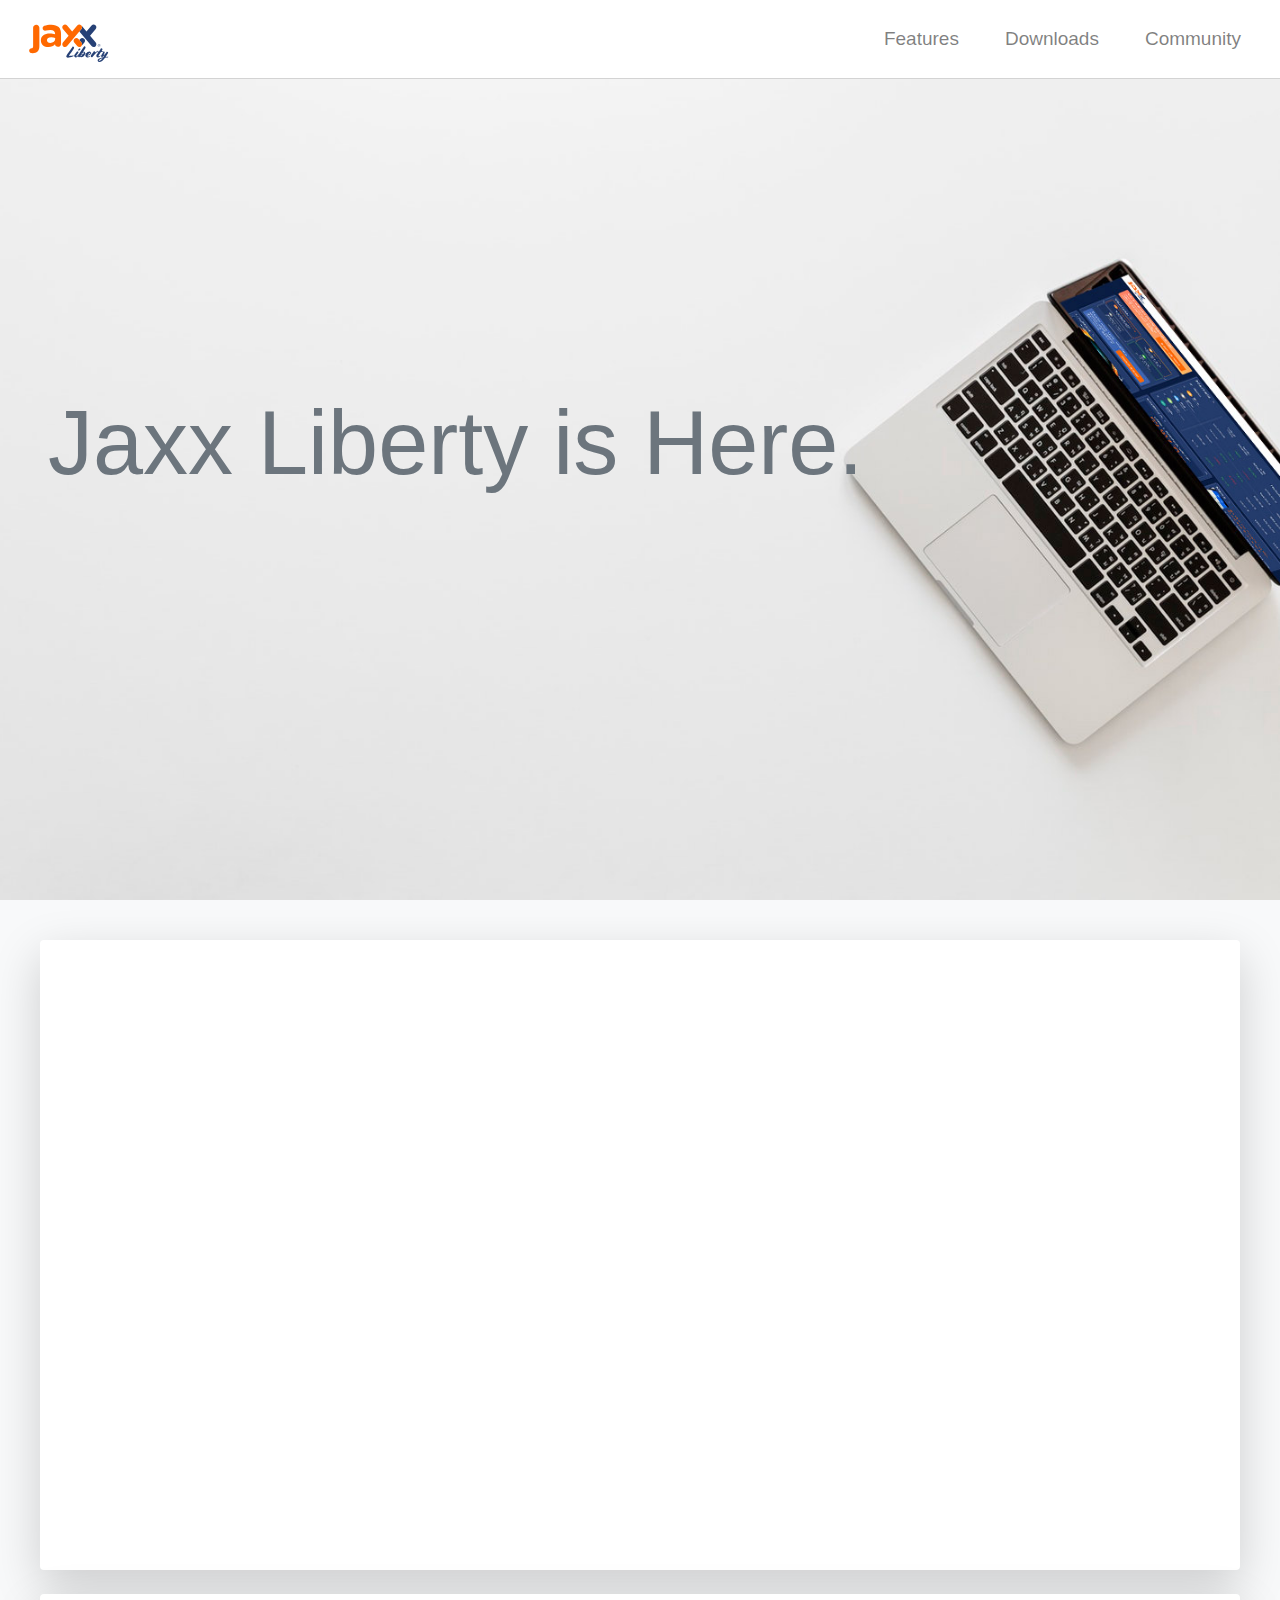
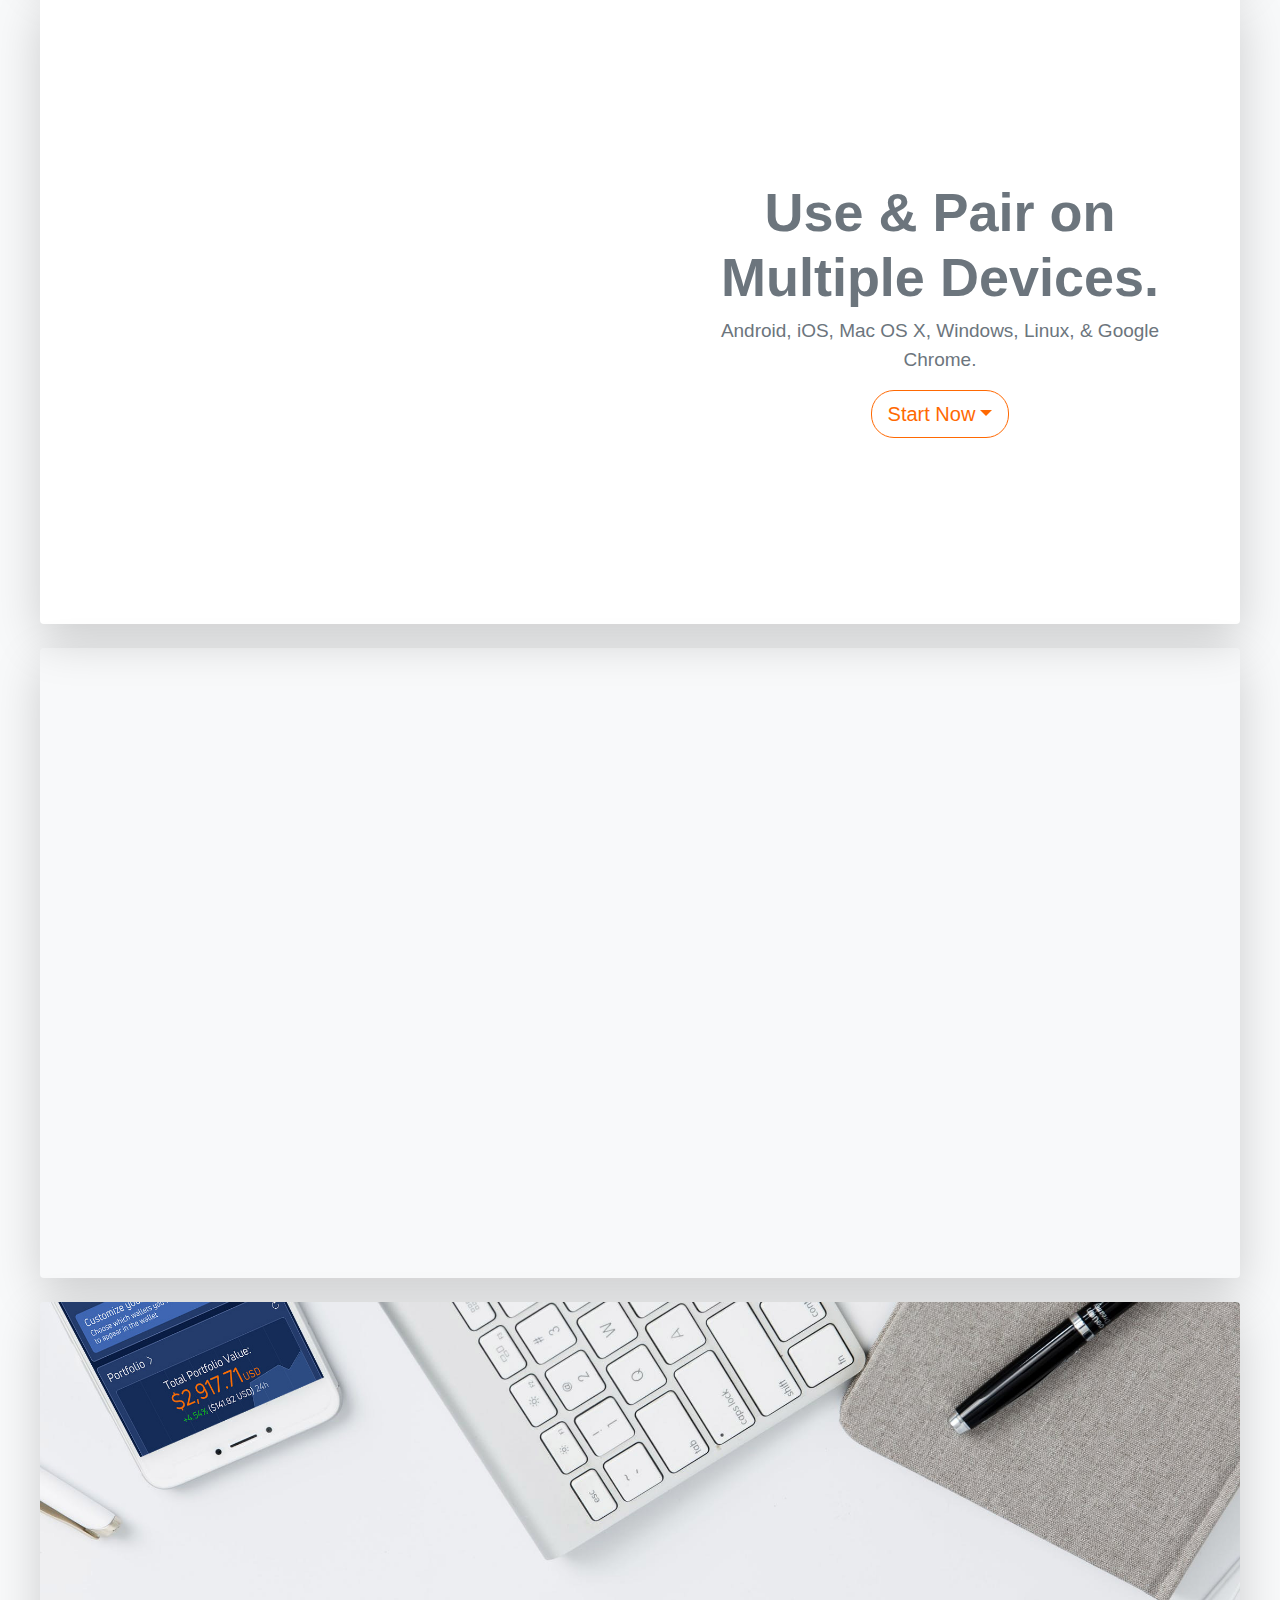
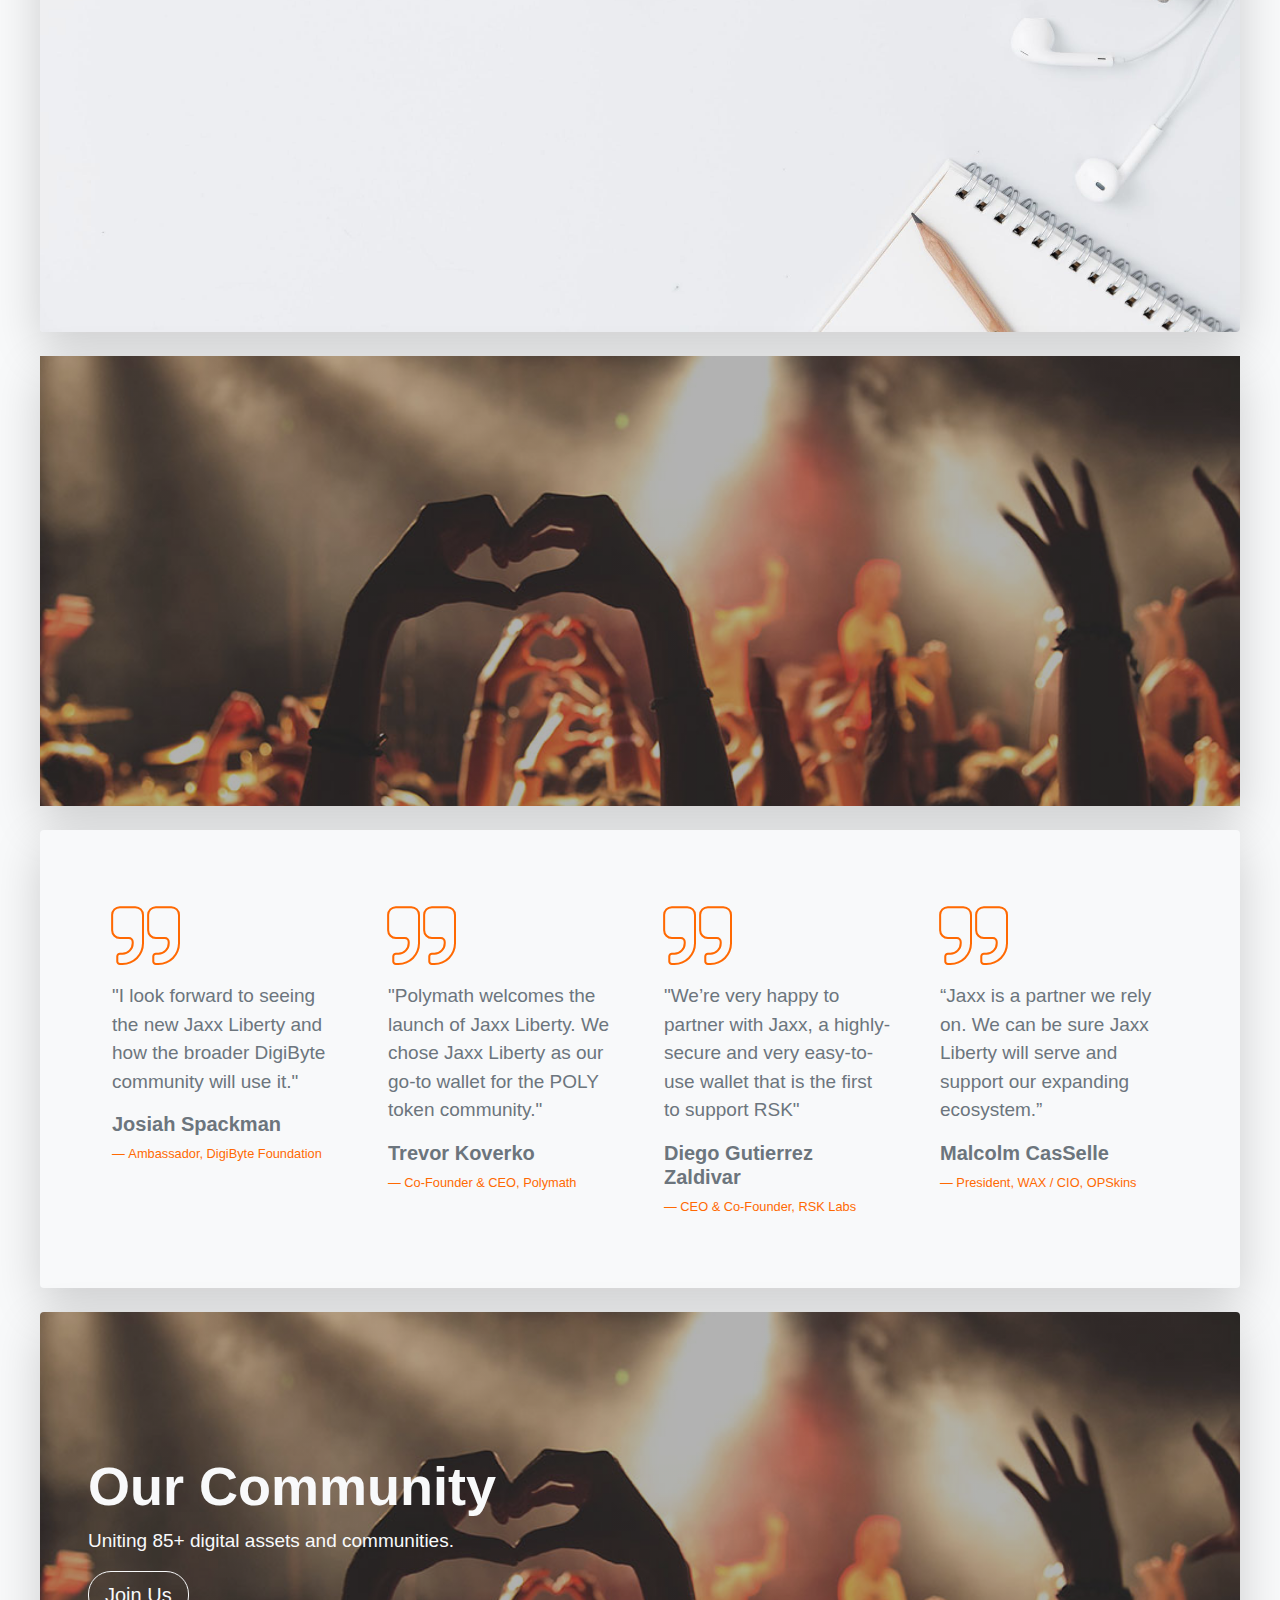
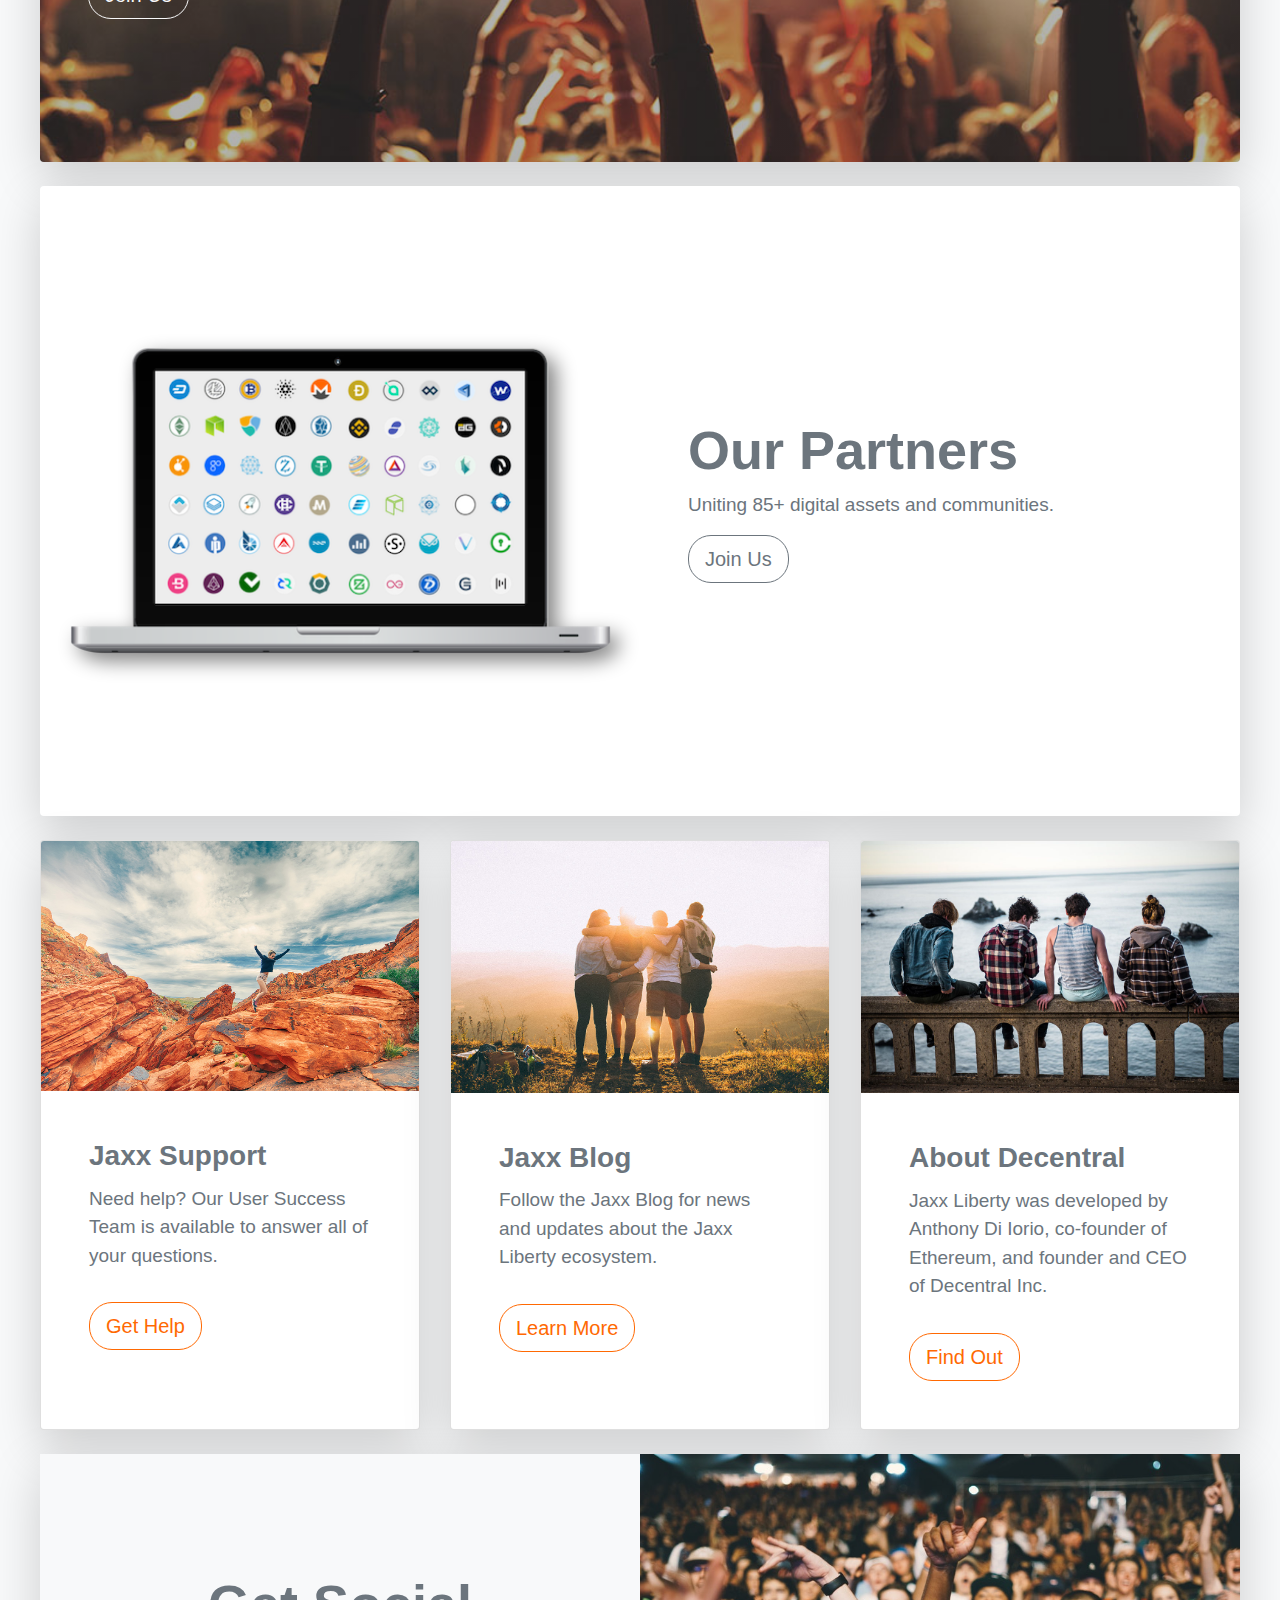
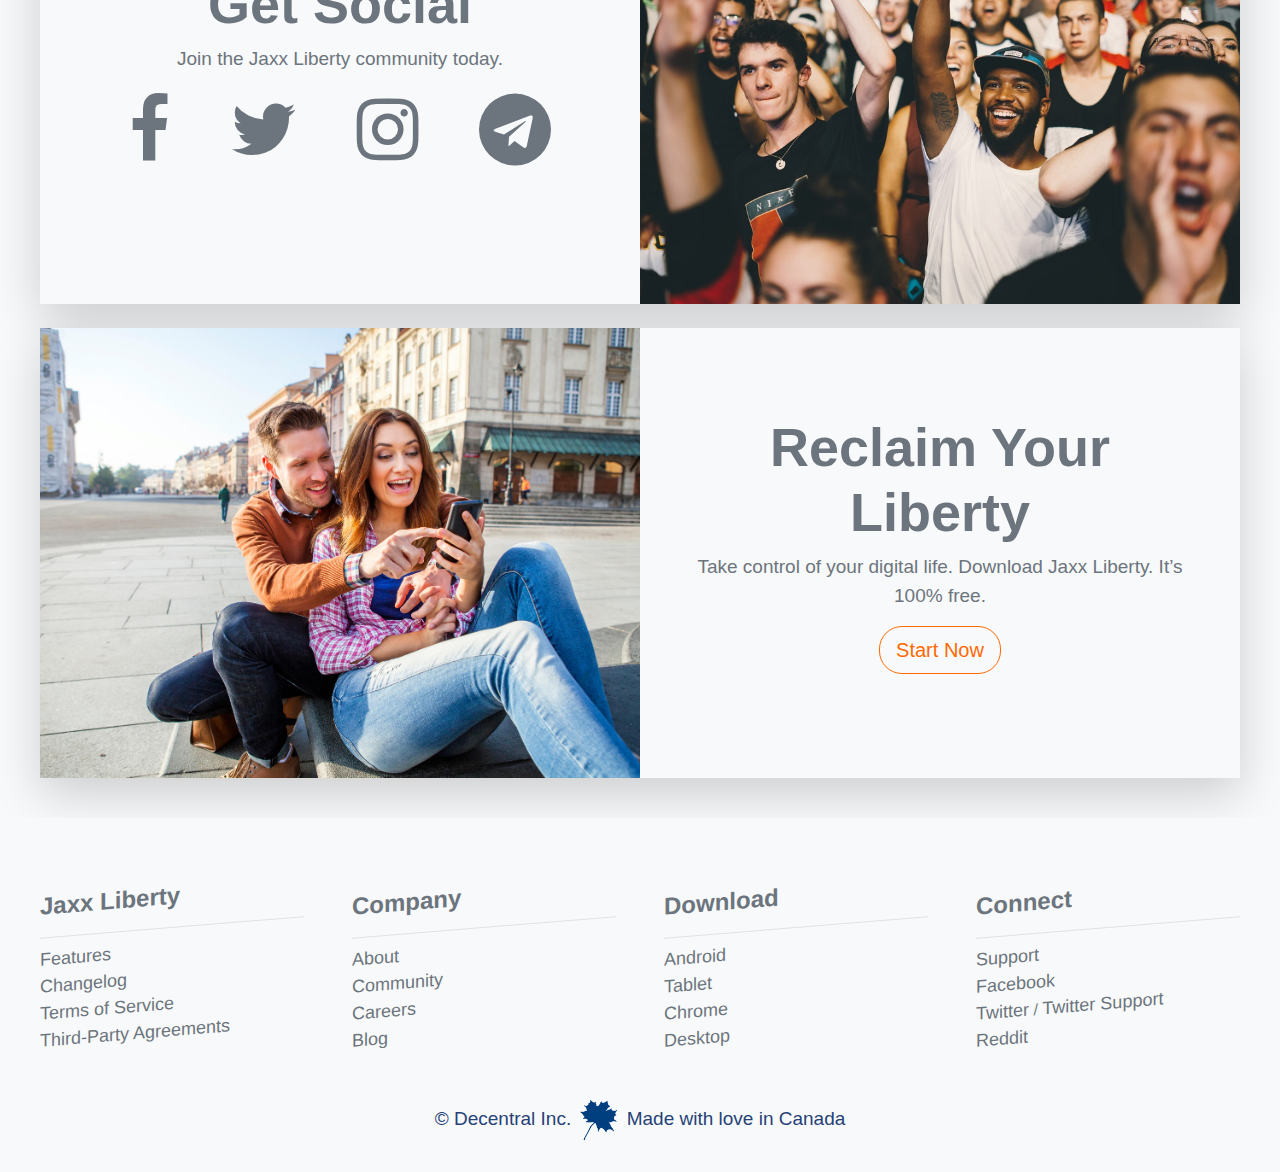
==== commit 3812212a: "Updates to index and features pages" ====
--- a/index.html
+++ b/index.html
@@ -22,9 +22,11 @@
       <div class="m-landing-layout scene_element scene_element--fadein">
        
        <nav class="navbar navbar-expand-lg fixed-top navbar-light scene_element scene_element--fadeindown">
-          <a class="navbar-brand" href="/index.html">Jaxx Liberty</a>
+          <a class="navbar-brand" href="/index.html">
+            <img class="jaxx-navbar-brand" src="/assets/img/JaxxLiberty_Logo_Grouped.svg" alt="Jaxx Liberty">
+          </a>
           <button class="navbar-toggler" type="button" data-toggle="collapse" data-target="#navbarTogglerDemo02" aria-controls="navbarTogglerDemo02" aria-expanded="false" aria-label="Toggle navigation">
-            <span class="navbar-toggler-icon"></span>
+            <img class="jaxx-mobile-menu" src="/assets/img/jaxx-menu-orange.png" alt="Jaxx Liberty Menu">
           </button>
 
           <div class="collapse navbar-collapse" id="navbarTogglerDemo02">
@@ -60,23 +62,25 @@
         <main role="main">
             <!--main container-->
             
-            <div role="banner" class="container-fluid p-3 bg-light text-secondary">
+            <div role="banner" class="m_scene container-fluid p-3 bg-light text-secondary">
                 <div id="sec-1" class="row d-flex min-70 m-4 bg-white rounded shadow-lg">
-                    <div class="col-lg-6 d-flex flex-column justify-content-center align-items-center text-center min-50 p-5 o-12" data-aos="fade-up" data-aos-easing="ease-in-out-sine" data-aos-duration="1000">
-                        <h2 class="h1 font-weight-bold m-0">Jaxx Liberty is here.</h2>
-                        <p class="pt-2 m-0 text-secondary">One of the most popular blockchain and digital asset platforms.</p>
-                        <button class="btn btn-lg btn-outline-orange mt-3">Learn More</button>
-                    </div>
-                    <div class="col-lg-6 d-flex flex-column justify-content-center align-items-center min-50 p-0">
+                    <div class="col-lg-6 d-flex flex-column justify-content-center align-items-center text-center min-50 p-5 o-12 scene_element scene_element--fadeinright" data-aos="fade-up" data-aos-easing="ease-in-out-sine" data-aos-duration="1000">
+                        <div class="wrap scene_element scene_element--fadeinleft">
+                            <h2 class="section-title font-weight-bold m-0">Jaxx Liberty is here.</h2>
+                            <p class="pt-2 m-0 text-secondary">One of the most popular blockchain and digital asset platforms.</p>
+                            <a href="/features.html" class="btn btn-lg btn-outline-orange mt-3">Learn More</a>
+                        </div>
+                    </div>
+                    <div class="col-lg-6 d-flex flex-column justify-content-center align-items-center min-50 p-0 scene_element scene_element--fadeinleft">
                         <img src="assets/img/jaxx-iphone-3.png" class="img w-75 m-4 ds" alt="Jaxx Liberty on iPhones" data-aos="fade-right" data-aos-easing="ease-in-out-sine" data-aos-duration="1500">
                     </div>
                 </div><!--end row-->
                 
                 <!--multi platform + download-->
-                <div id="sec-2" class="row d-flex min-70 bg-white m-4 rounded shadow-lg">
+                <div id="sec-2" class="row d-flex min-70 bg-white m-4 rounded shadow-lg scene_element scene_element--fadeinright">
                     <div class="col-lg-6 d-flex flex-column justify-content-center align-items-center bg--home-devices min-50 p-4" data-aos="fade-right" data-aos-easing="ease-in-out-sine" data-aos-duration="1500"></div>
-                    <div class="col-lg-6 d-flex flex-column justify-content-center align-items-center text-center min-50 p-5 o-12">
-                        <h2 class="h1 font-weight-bold m-0">Use & Pair on Multiple Devices.</h2>
+                    <div class="col-lg-6 d-flex flex-column justify-content-center align-items-center text-center min-50 p-5 o-12 scene_element scene_element--fadeinright">
+                        <h2 class="section-title font-weight-bold m-0">Use & Pair on Multiple Devices.</h2>
                         <p class="pt-2 m-0 text-secondary">Android, iOS, Mac OS X, Windows, Linux, & Google Chrome.</p>
                         <div class="btn-group">
                             <button type="button" class="btn btn-lg btn-outline-orange dropdown-toggle mt-3" data-toggle="dropdown" aria-haspopup="true" aria-expanded="false">Start Now</button>
@@ -96,19 +100,19 @@
                 </div><!--end row-->
                 
                 <!--features-->
-                <div id="sec-3" class="row d-flex min-50 m-4 rounded shadow-lg m_scene">
-                    <div class="col-lg-6 d-flex flex-column justify-content-center align-items-center text-secondary text-center min-70 p-5 o-12 scene_element scene_element--fadeinleft" data-aos="fade-up" data-aos-easing="ease-in-out-sine" data-aos-duration="1000">
-                        <h2 class="h1 font-weight-bold m-0">Packed with features.</h2>
+                <div id="sec-3" class="row d-flex min-50 m-4 rounded shadow-lg scene_element scene_element--fadeinleft">
+                    <div class="col-lg-6 d-flex flex-column justify-content-center align-items-center text-secondary text-center min-70 p-5 o-12" data-aos="fade-up" data-aos-easing="ease-in-out-sine" data-aos-duration="1000">
+                        <h2 class="section-title font-weight-bold m-0">Packed with features.</h2>
                         <p class="pt-2 m-0">Easy to use, powerful, fast, and free.</p>
                         <a href="/features.html" class="btn btn-lg btn-outline-orange mt-3">See how it works</a>
                     </div>
-                    <div class="col-lg-6 bg--home-features scene_element scene_element--fadeinright" data-aos="fade-right" data-aos-easing="ease-in-out-sine" data-aos-duration="1500"></div>
+                    <div class="col-lg-6 bg--home-features" data-aos="fade-right" data-aos-easing="ease-in-out-sine" data-aos-duration="1500"></div>
                 </div><!--end row-->
                 
                 <!--security-->
-                <div id="sec-3" class="row d-flex min-70 m-4 bg--home-security rounded shadow-lg p-3">
+                <div id="sec-3" class="row d-flex min-70 m-4 bg--home-security rounded shadow-lg p-3 scene_element scene_element--zoomin">
                     <div class="col-lg-7 d-flex flex-column justify-content-end align-items-start text-left min-50 p-5 o-12" data-aos="fade-up" data-aos-easing="ease-in-out-sine" data-aos-duration="1000">
-                        <h2 class="h1 font-weight-bold m-0">Secure. Private. Trusted.</h2>
+                        <h2 class="section-title font-weight-bold m-0">Secure. Private. Trusted.</h2>
                         <p class="pt-2 m-0 text-secondary">More than just a feature. Security is our foundation.</p>
                         <a class="btn btn-lg btn-outline-orange mt-3" href="/security.html">Learn More</a>
                     </div>
@@ -116,7 +120,7 @@
                 </div><!--end row-->
                 
                 <!--testimonials-->
-                <div id="sec-3" class="row d-flex m-4 rounded shadow-lg">
+                <div id="sec-3" class="row d-flex m-4 rounded shadow-lg scene_element scene_element--fadeindown">
                   <div class="col-lg-12 d-flex flex-column justify-content-start align-items-start text-left text-light min-50 bg--home-testimonials p-5 o-12">
                       <h2 class="site-title font-weight-light" data-aos="fade" data-aos-easing="ease-in-out-sine" data-aos-duration="1000">What blockchain <span class="d-table"></span>leaders are saying 
                       </h2>
@@ -156,7 +160,7 @@
                 
                 <div class="row d-flex bg-white m-4 rounded shadow-lg bg--home-testimonials">
                     <div class="col-lg-6 d-flex flex-column justify-content-center align-items-start text-left text-light min-50 p-5 o-12">
-                        <h2 class="h1 font-weight-bold m-0">Our Community</h2>
+                        <h2 class="section-title font-weight-bold m-0">Our Community</h2>
                         <p class="pt-2 m-0">Uniting 85+ digital assets and communities.</p>
                         <button class="btn btn-lg btn-outline-light mt-3">Join Us</button>
                     </div>
@@ -170,7 +174,7 @@
                         <img src="/assets/img/Jaxx-Liberty-Partner-Logos-Laptop-Trans/7.png" class="img ds" alt="">
                     </div>
                     <div class="col-lg-6 d-flex flex-column justify-content-center align-items-start text-left text-secondary min-50 p-5 o-12">
-                        <h2 class="h1 font-weight-bold m-0">Our Partners</h2>
+                        <h2 class="section-title font-weight-bold m-0">Our Partners</h2>
                         <p class="pt-2 m-0">Uniting 85+ digital assets and communities.</p>
                         <button class="btn btn-lg btn-outline-secondary mt-3">Join Us</button>
                     </div>
@@ -212,7 +216,7 @@
                 <!-- social-->
                 <div id="sec-5" class="row d-flex text-secondary m-4 shadow-lg">
                     <div class="col-lg-6 d-flex flex-column justify-content-center align-items-center text-center bg-light min-50 p-5 o-12">
-                        <h2 class="h1 font-weight-bold m-0">Get Social</h2>
+                        <h2 class="section-title font-weight-bold m-0">Get Social</h2>
                         <p class="pt-2 m-0">Join the Jaxx Liberty community today.</p>
                         <div class="container-fluid">
                             <div class="row d-flex justify-content-center align-items-center">
@@ -239,7 +243,7 @@
                 <div id="sec-2" class="row d-flex text-secondary m-4 rounded shadow-lg">
                     <div class="col-lg-6 d-flex flex-column justify-content-center align-items-center bg--home-download min-50 p-4"></div>
                     <div class="col-lg-6 d-flex flex-column justify-content-center align-items-center text-center bg-light min-50 p-5 o-12">
-                        <h2 class="h1 font-weight-bold m-0">Reclaim Your Liberty</h2>
+                        <h2 class="section-title font-weight-bold m-0">Reclaim Your Liberty</h2>
                         <p class="pt-2 m-0">Take control of your digital life. Download Jaxx Liberty. It’s 100% free.</p>
                         <a href="/downloads.html" onclick="googleAnalyticsTrigger('Downloads_Page', 'Features_CTA')">
                         <button class="btn btn-lg btn-outline-orange my-3">Start Now</button>
@@ -249,7 +253,7 @@
             </div><!--end container-->
             </main>
   
-  <!--home footer-->
+        <!--footer-->
         <footer>
             <div class="container-fluid bg-light">
                 <div class="row d-flex d-flex justify-content-center align-items-end text-secondary bg-light px-3 pt-5">
--- a/assets/css/layout.css
+++ b/assets/css/layout.css
@@ -3,8 +3,8 @@
 /* line 23, /Users/miguelperez/Sites/csstricks/source/stylesheets/layout.css.scss */
 body {
   font-size: 0.75em;
-  background-color: #222;
-  font-family: 'Open Sans', sans-serif;
+  background-color: #fff;
+  font-family: 'Helvetica Neue', Avenir, Helvetica sans-serif;
   color: #eceff1;
   line-height: 1.5; }
 
--- a/assets/css/main.css
+++ b/assets/css/main.css
@@ -89,7 +89,7 @@
 
 html,
 body {
-	font-family: 'Helvetica Neue', 'Oswald', Montserrat, Avenir, Helvetica, sans-serif;
+	font-family: 'Helvetica Neue', Avenir, Helvetica, sans-serif;
 	overflow-x: hidden;
 	width: 100%;
 }
@@ -195,15 +195,8 @@
 }
 /* text */
 
-h1,
-h2,
-h3,
-h4,
-h5,
-h6,
-p,
-button,
-.btn {
+h1, h2, h3, h4, h5, h6,
+.h1, .h2, .h3, .h4, .h5, .h6, p, button, .btn {
 	font-family: 'Helvetica Neue', Avenir, sans-serif;
 }
 p {
@@ -211,7 +204,6 @@
 	font-weight: 300;
 }
 .site-title {
-	/*    font-size: 10vmin;*/
 	font-size: 5vw;
 	font-size: 8vw;
 	font-size: 10vmin;
@@ -231,9 +223,7 @@
 	line-height: 90%;
 }
 .section-title {
-	font-size: 8vmin;
-	/*    font-size: 6vmin;*/
-	text-transform: uppercase;
+    font-size: 6vmin;
 }
 .section-sub-title {
 	font-size: 6vmin;
@@ -519,18 +509,18 @@
 /*===== Features ======*/
 
 .bg--features-banner {
-    background: url(/img/jaxx-ipad-iphone-macbook.png) center bottom;
+    background: url(/assets/img/jaxx-ipad-iphone-macbook.png) center bottom;
 	background-size: cover;
 }
 .bg--features-1 {
-    background: url(/img/jaxx-ipad-iphone-macbook.png) center;
+    background: url(/assets/img/jaxx-ipad-iphone-macbook.png) center;
 	background-size: cover;
 }
 
 /*===== Downloads ======*/
 
 .bg--downloads-banner {
-	background: url(/img/jaxx-phone-desk.jpg) center;
+	background: url(/assets/img/jaxx-phone-desk.jpg) center;
 	background-size: cover;
 }
 
--- a/assets/css/pageTransitions.css
+++ b/assets/css/pageTransitions.css
@@ -35,6 +35,10 @@
   -webkit-animation-delay: 0.25s;
   animation-delay: 0.25s; }
 /* line 37, /Users/miguelperez/Sites/csstricks/source/stylesheets/pageTransitions.css.scss */
+.m-scene .scene_element--zoomin {
+  -webkit-animation-name: zoomIn;
+  animation-name: zoomIn; }
+
 
 /*exit animations*/
 .m-scene.is-exiting .scene_element {
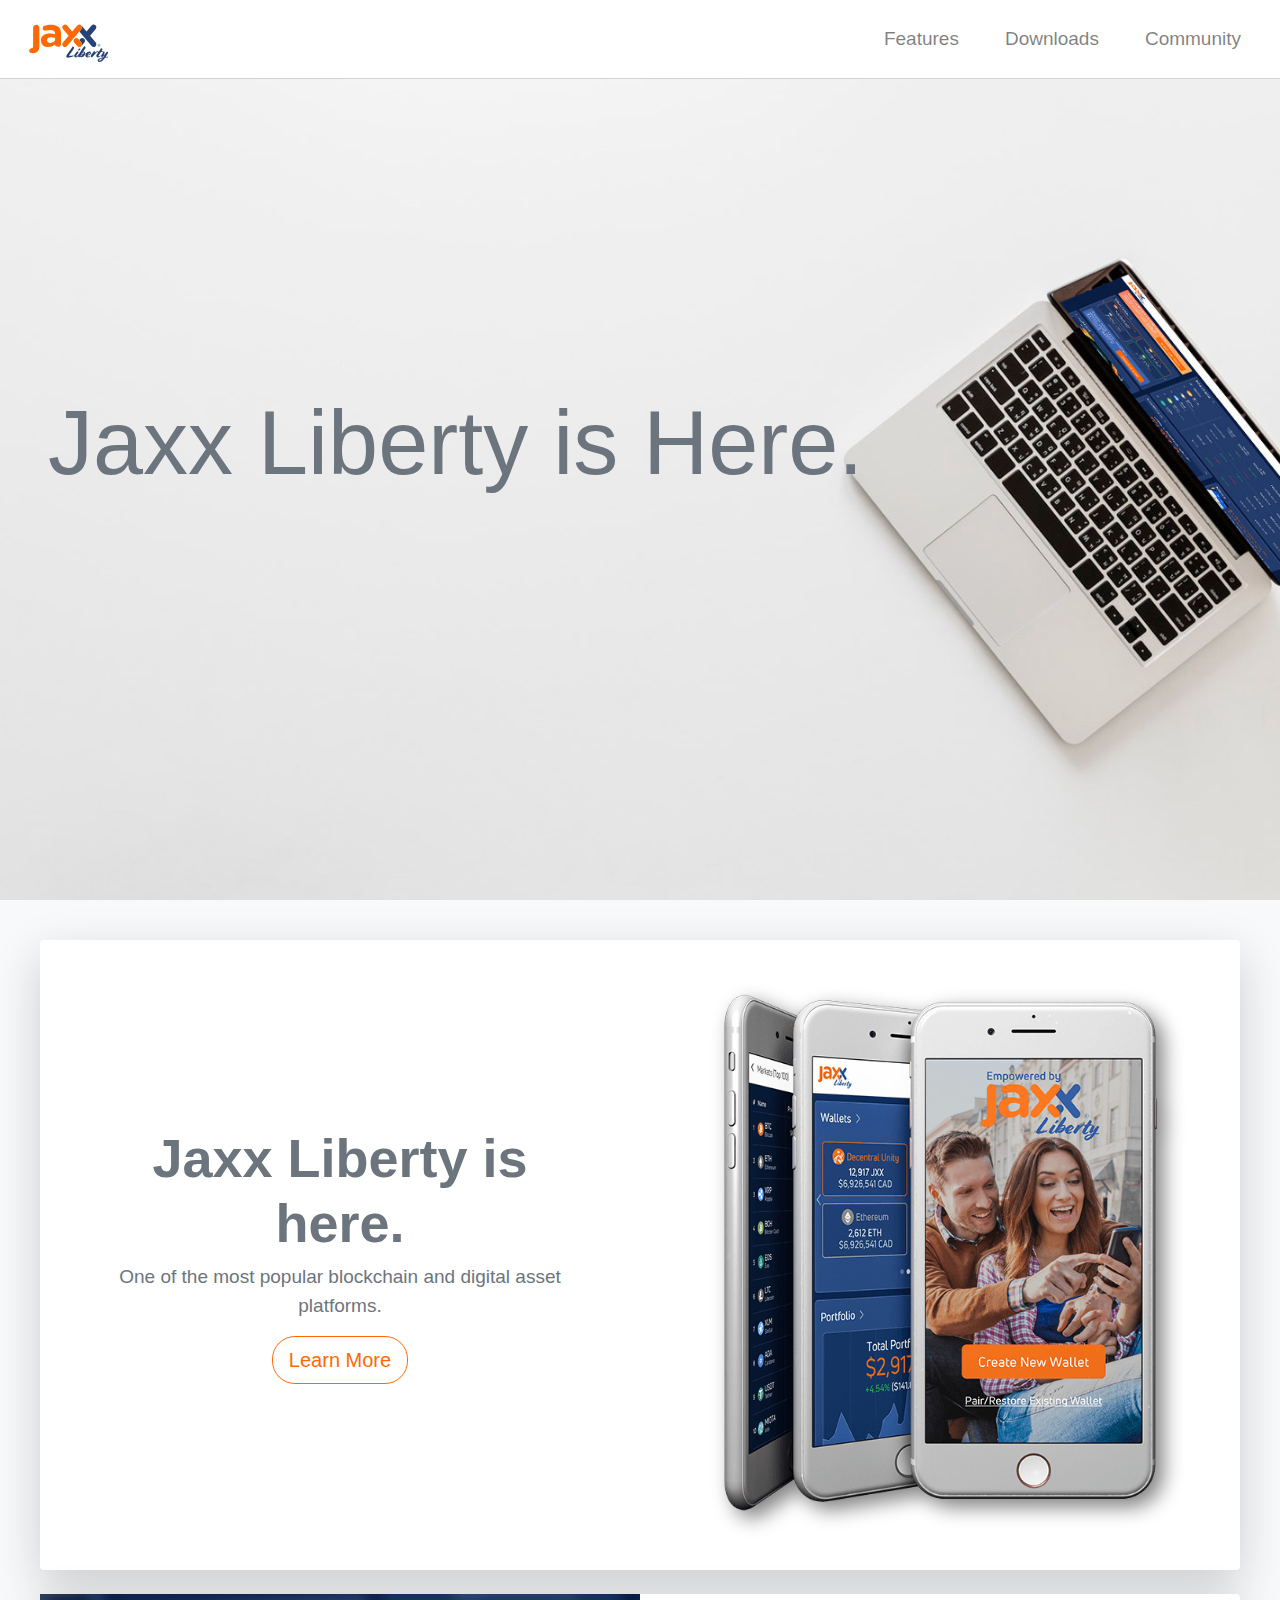
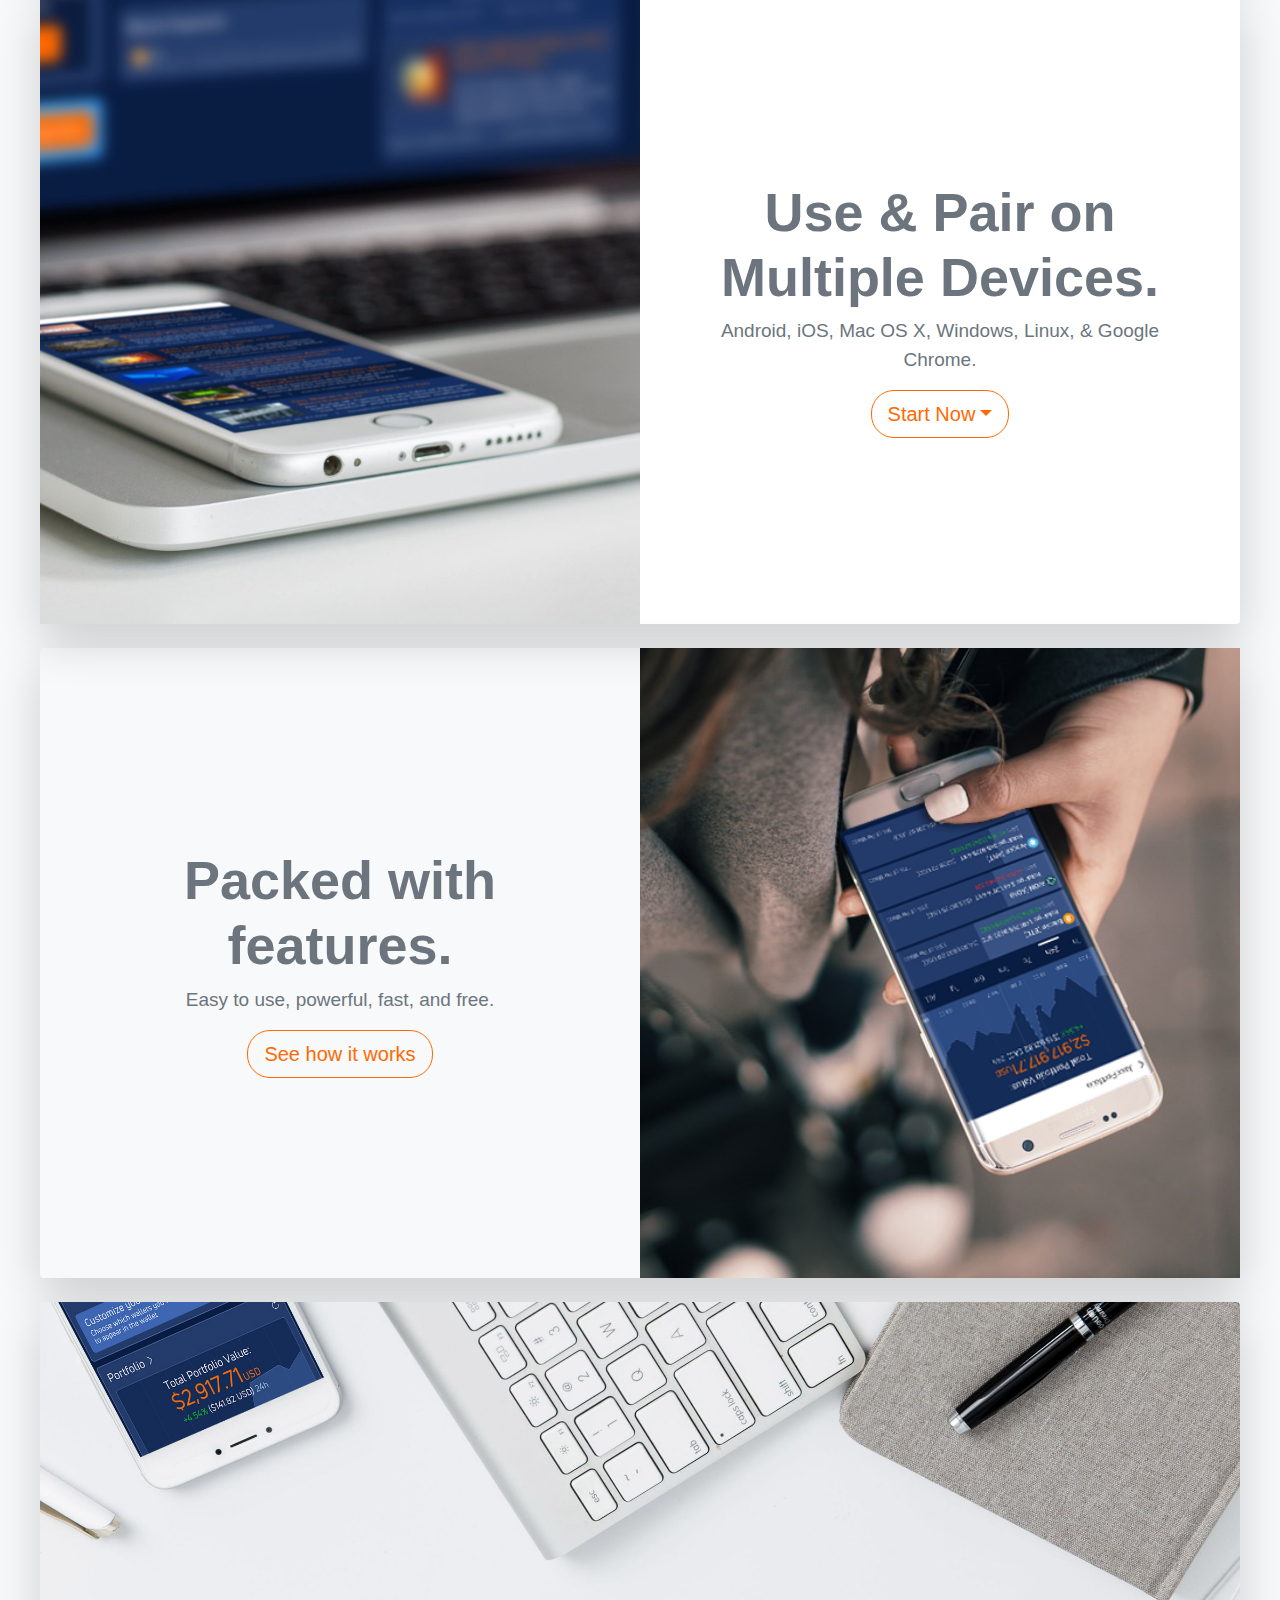
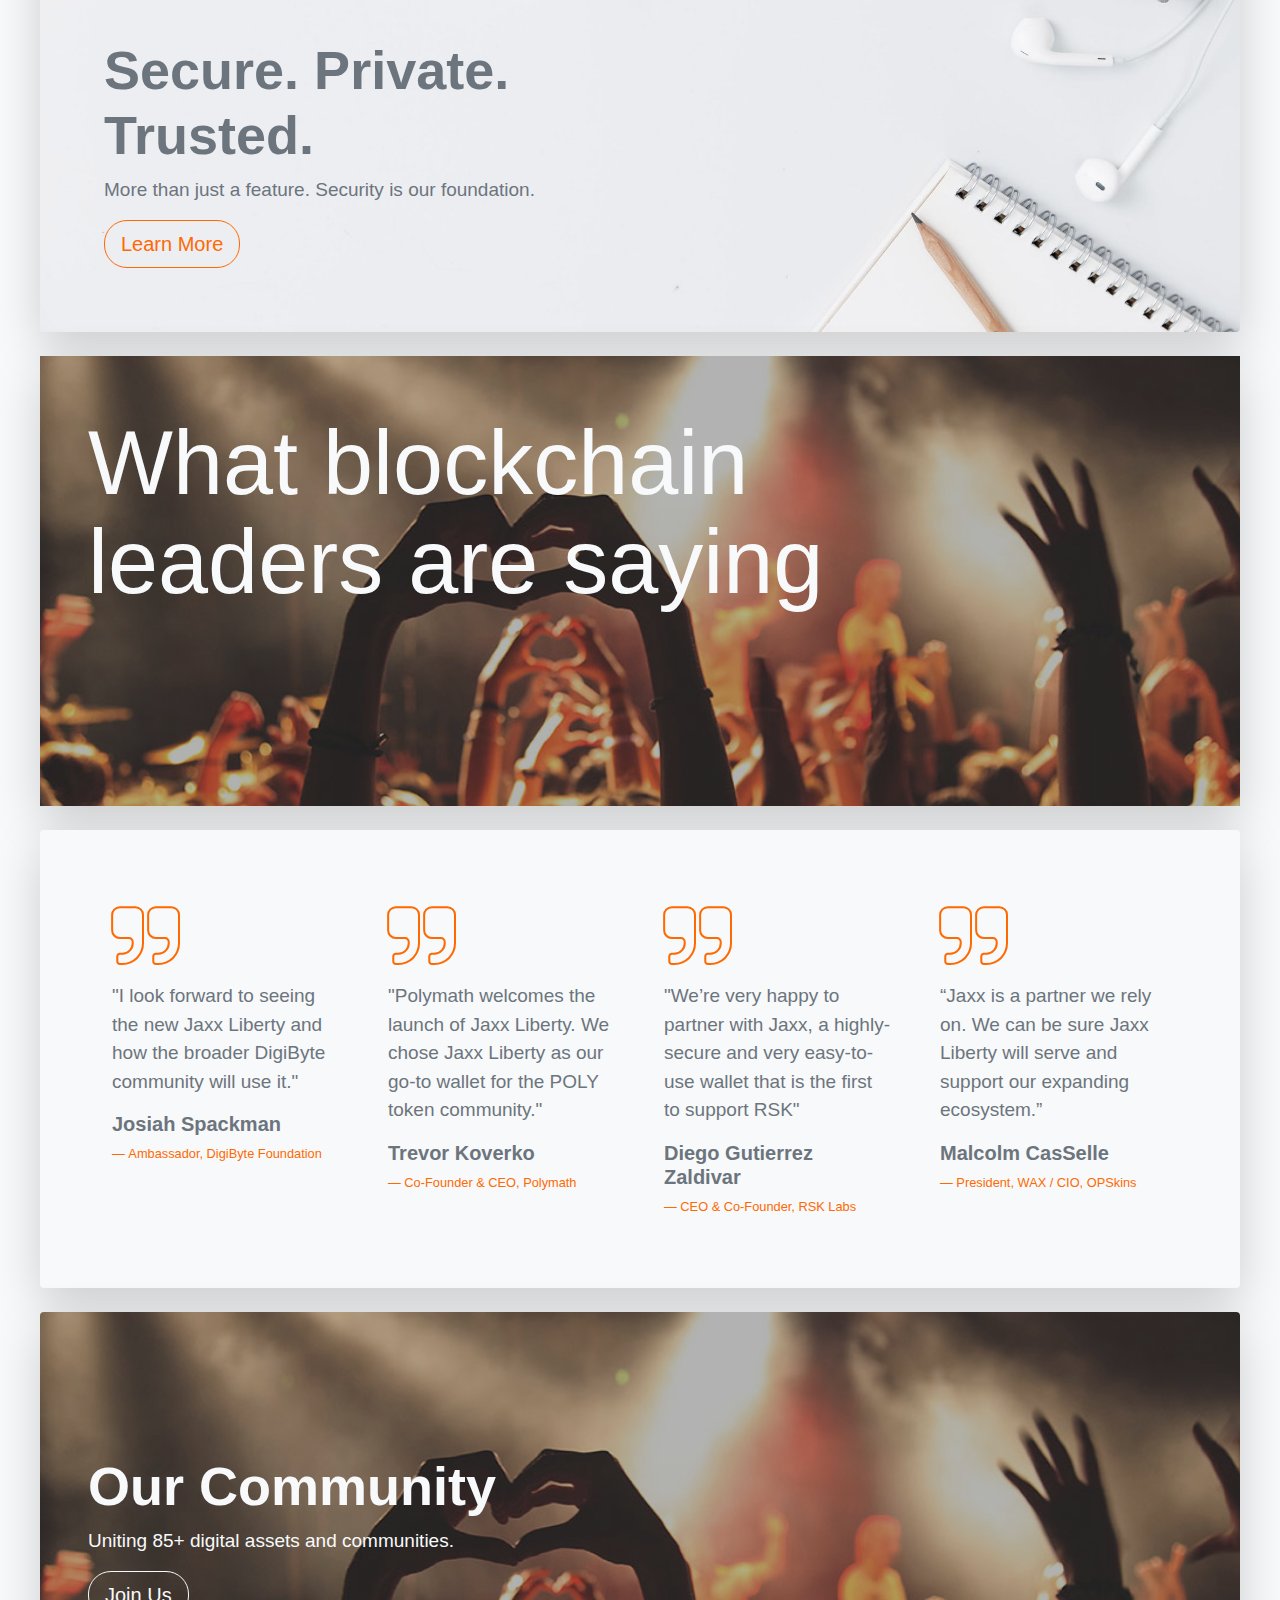
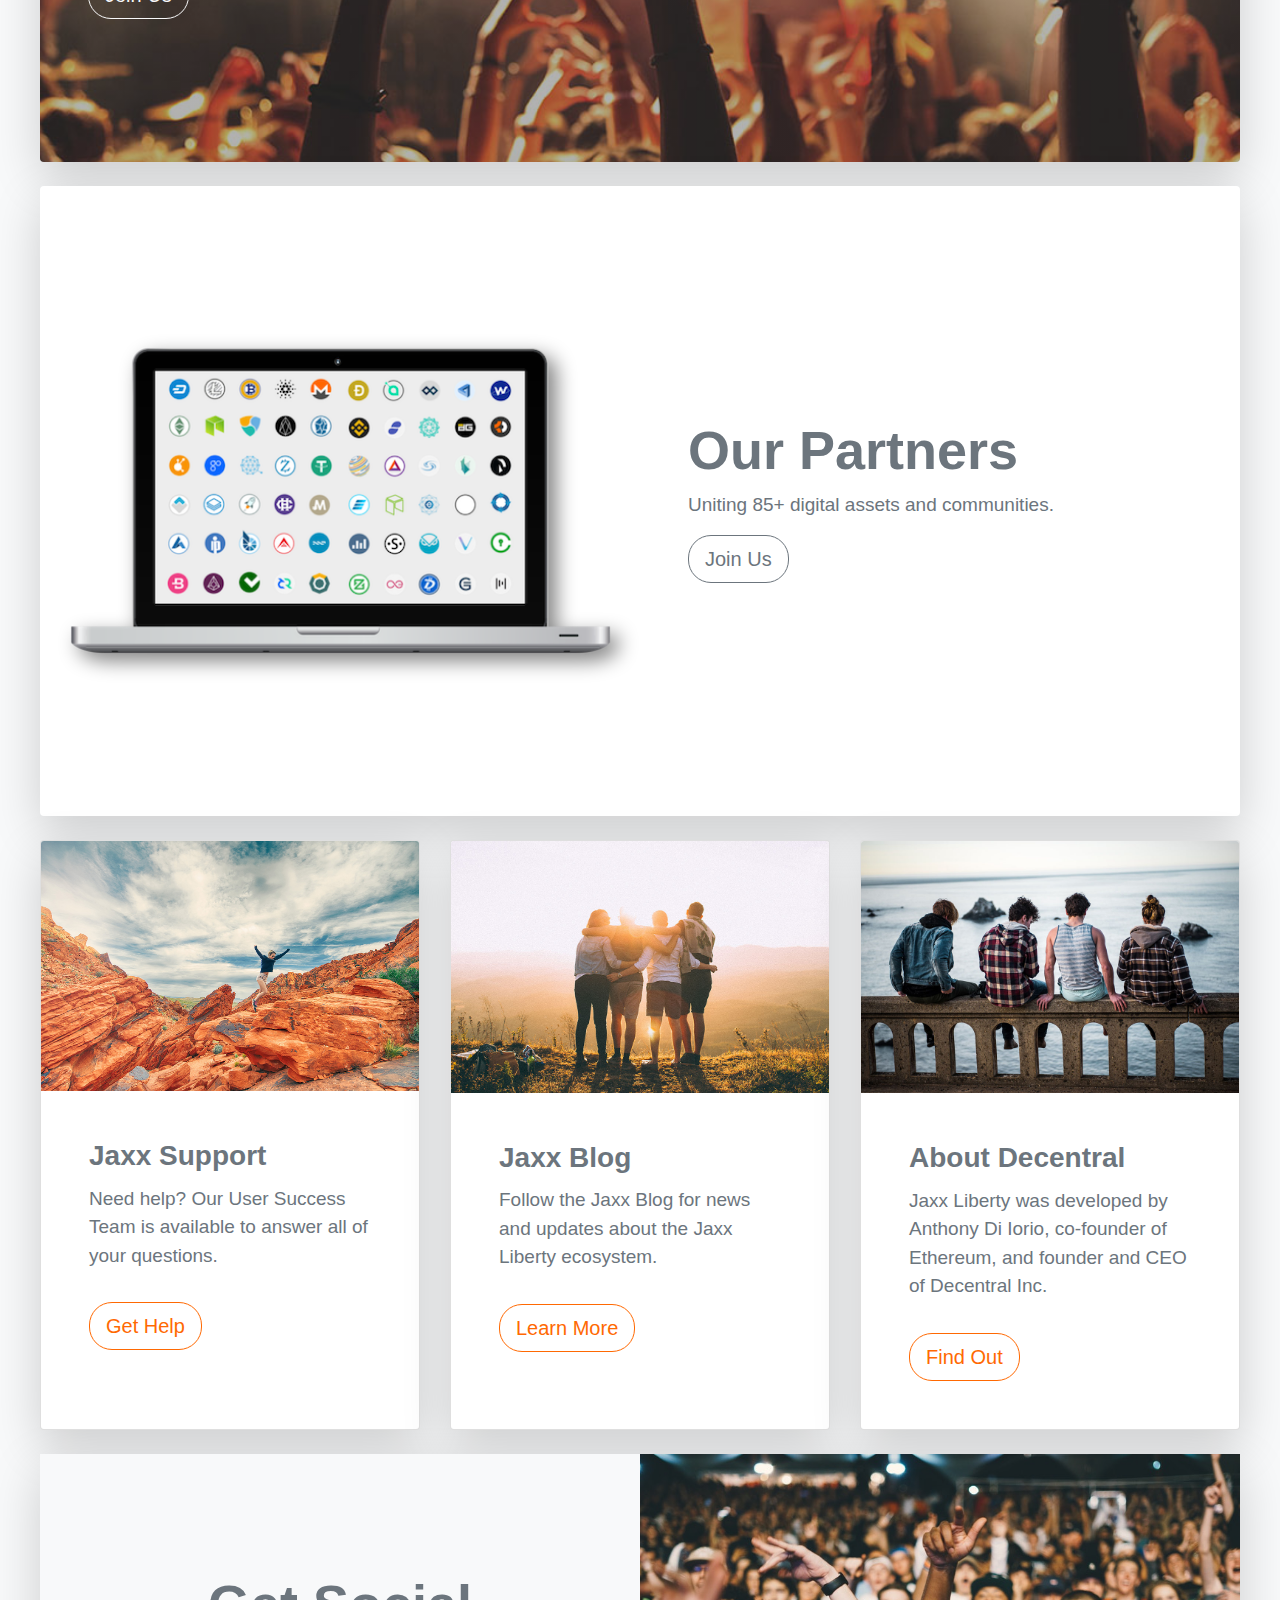
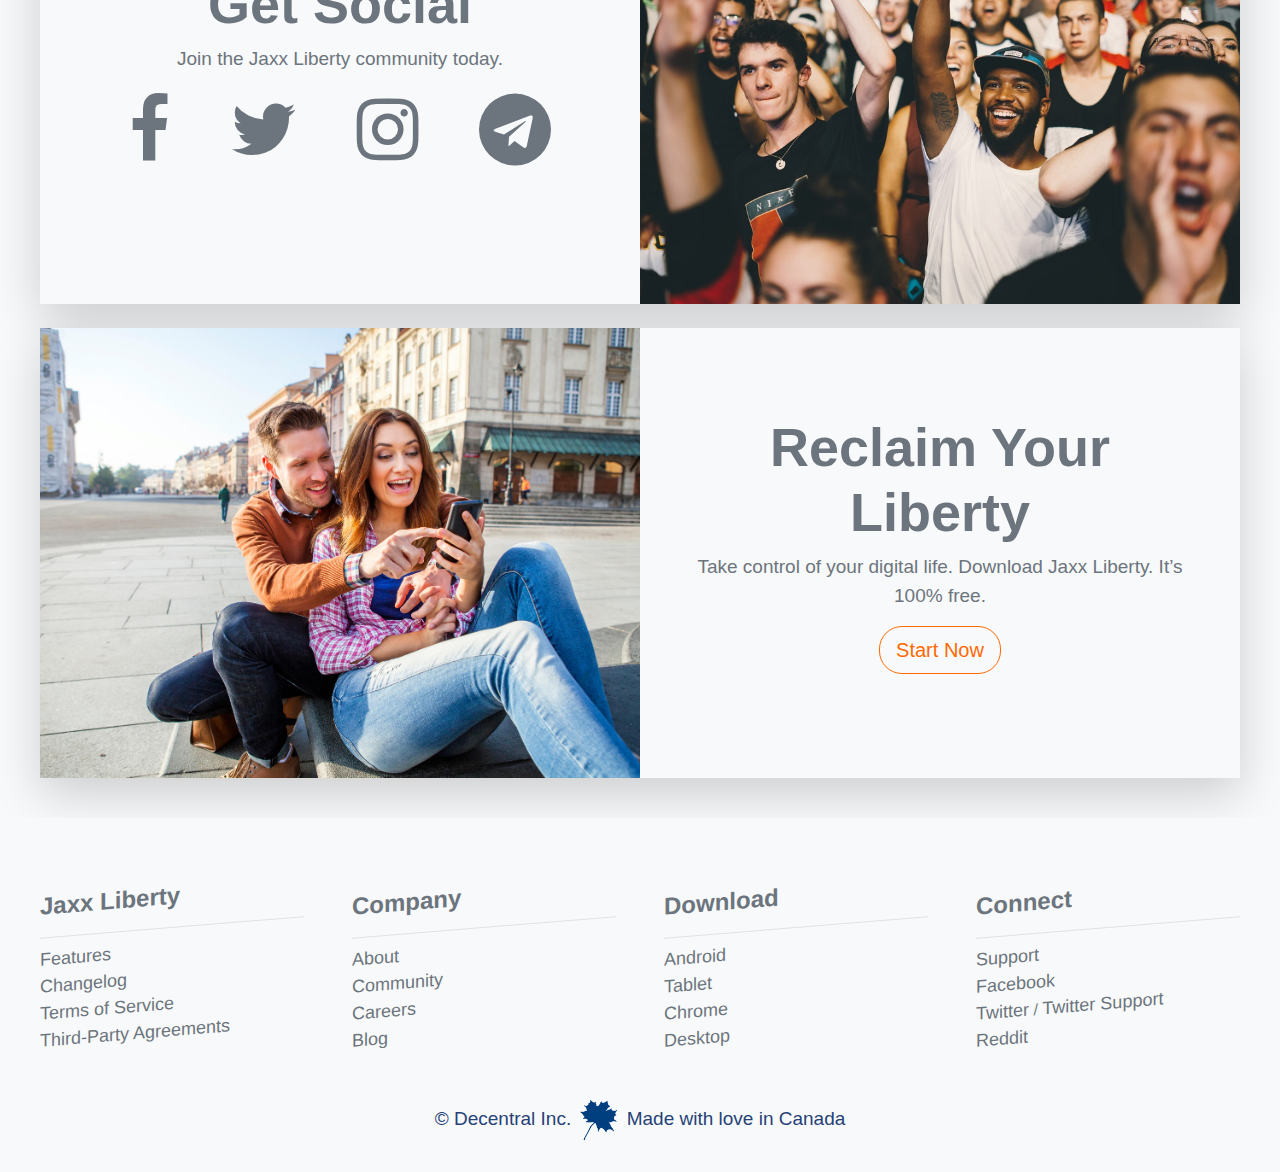
==== commit 2d31f3a7: "Multiple updates, additions to downloads, features" ====
--- a/index.html
+++ b/index.html
@@ -5,9 +5,6 @@
     <meta content="IE=edge,chrome=1" http-equiv="X-UA-Compatible">
     <meta name="viewport" content="width=device-width, initial-scale=1">
     <title>Jaxx Liberty - jQuery.smoothState.js</title>
-<!--    aos-->
-    <link href="https://unpkg.com/aos@2.3.1/dist/aos.css" rel="stylesheet">
-
     <!-- Styles -->
     <link rel="stylesheet" href="assets/css/normalize.css">
     <link rel="stylesheet" href="assets/css/font-awesome-4.7.0/css/font-awesome.min.css">
@@ -64,7 +61,7 @@
             
             <div role="banner" class="m_scene container-fluid p-3 bg-light text-secondary">
                 <div id="sec-1" class="row d-flex min-70 m-4 bg-white rounded shadow-lg">
-                    <div class="col-lg-6 d-flex flex-column justify-content-center align-items-center text-center min-50 p-5 o-12 scene_element scene_element--fadeinright" data-aos="fade-up" data-aos-easing="ease-in-out-sine" data-aos-duration="1000">
+                    <div class="col-lg-6 d-flex flex-column justify-content-center align-items-center text-center min-50 p-5 o-12 scene_element scene_element--fadeinright">
                         <div class="wrap scene_element scene_element--fadeinleft">
                             <h2 class="section-title font-weight-bold m-0">Jaxx Liberty is here.</h2>
                             <p class="pt-2 m-0 text-secondary">One of the most popular blockchain and digital asset platforms.</p>
@@ -315,7 +312,6 @@
     <!-- Scripts -->
     <script src="https://code.jquery.com/jquery-2.2.1.min.js"></script>
     <script src="assets/js/jquery.smoothState.min.js"></script>
-    <script src="https://unpkg.com/aos@2.3.1/dist/aos.js"></script>
     <script src="assets/js/bootstrap.bundle.min.js"></script>
     <script src="assets/js/bootstrap.min.js"></script>
     <script src="assets/js/main.js"></script>
--- a/assets/css/main.css
+++ b/assets/css/main.css
@@ -522,6 +522,28 @@
 .bg--downloads-banner {
 	background: url(/assets/img/jaxx-phone-desk.jpg) center;
 	background-size: cover;
+}
+.bg--downloads-mobile {
+	background: url(/assets/img/jaxx-iphone-X-news.jpg) center;
+	background-size: cover;
+}
+.app-store {
+    width: 140px;
+}
+.google-play {
+    width: 155px;
+} 
+.chrome-logo {
+	width: 180px;
+}
+@media (max-width: 375px) {
+ /* downloads page store logos fro iphone 5 */
+.google-play {
+    width: 135px;
+}
+.app-store {
+    width: 122px;
+}
 }
 
 
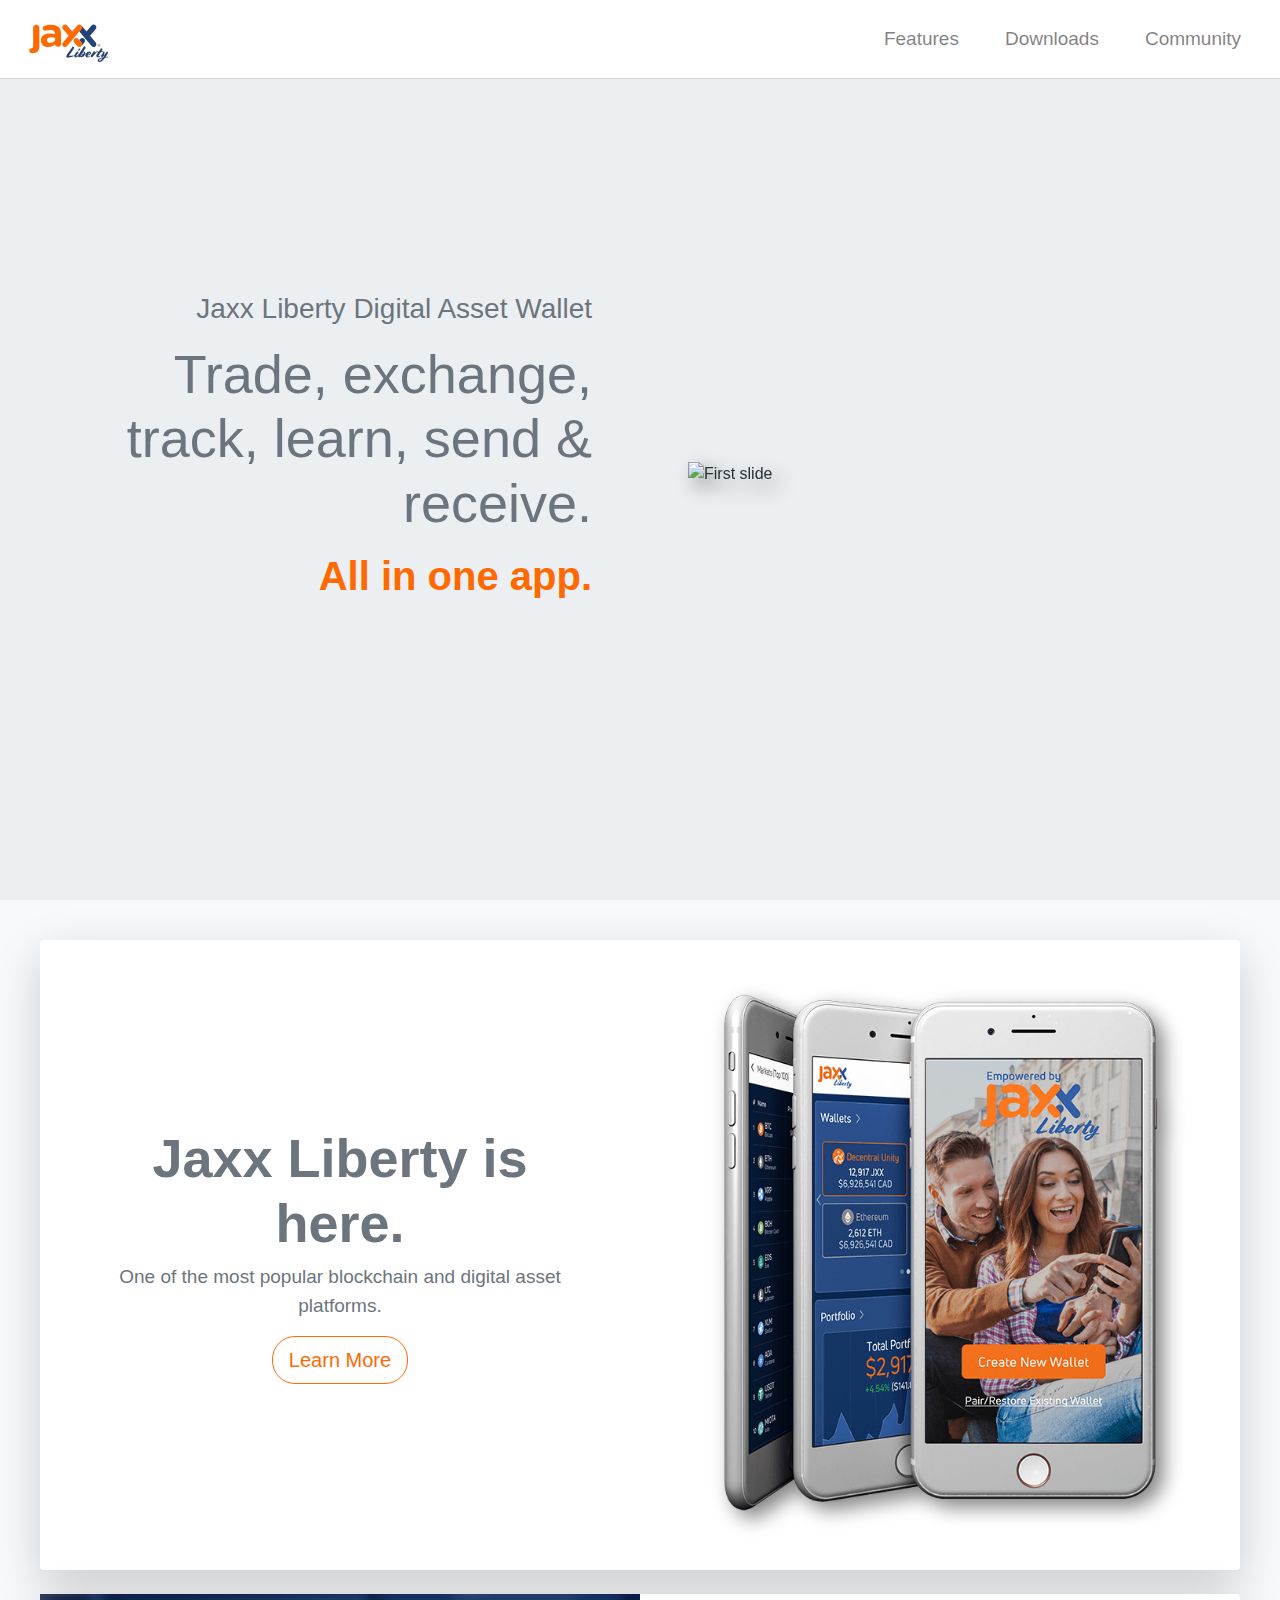
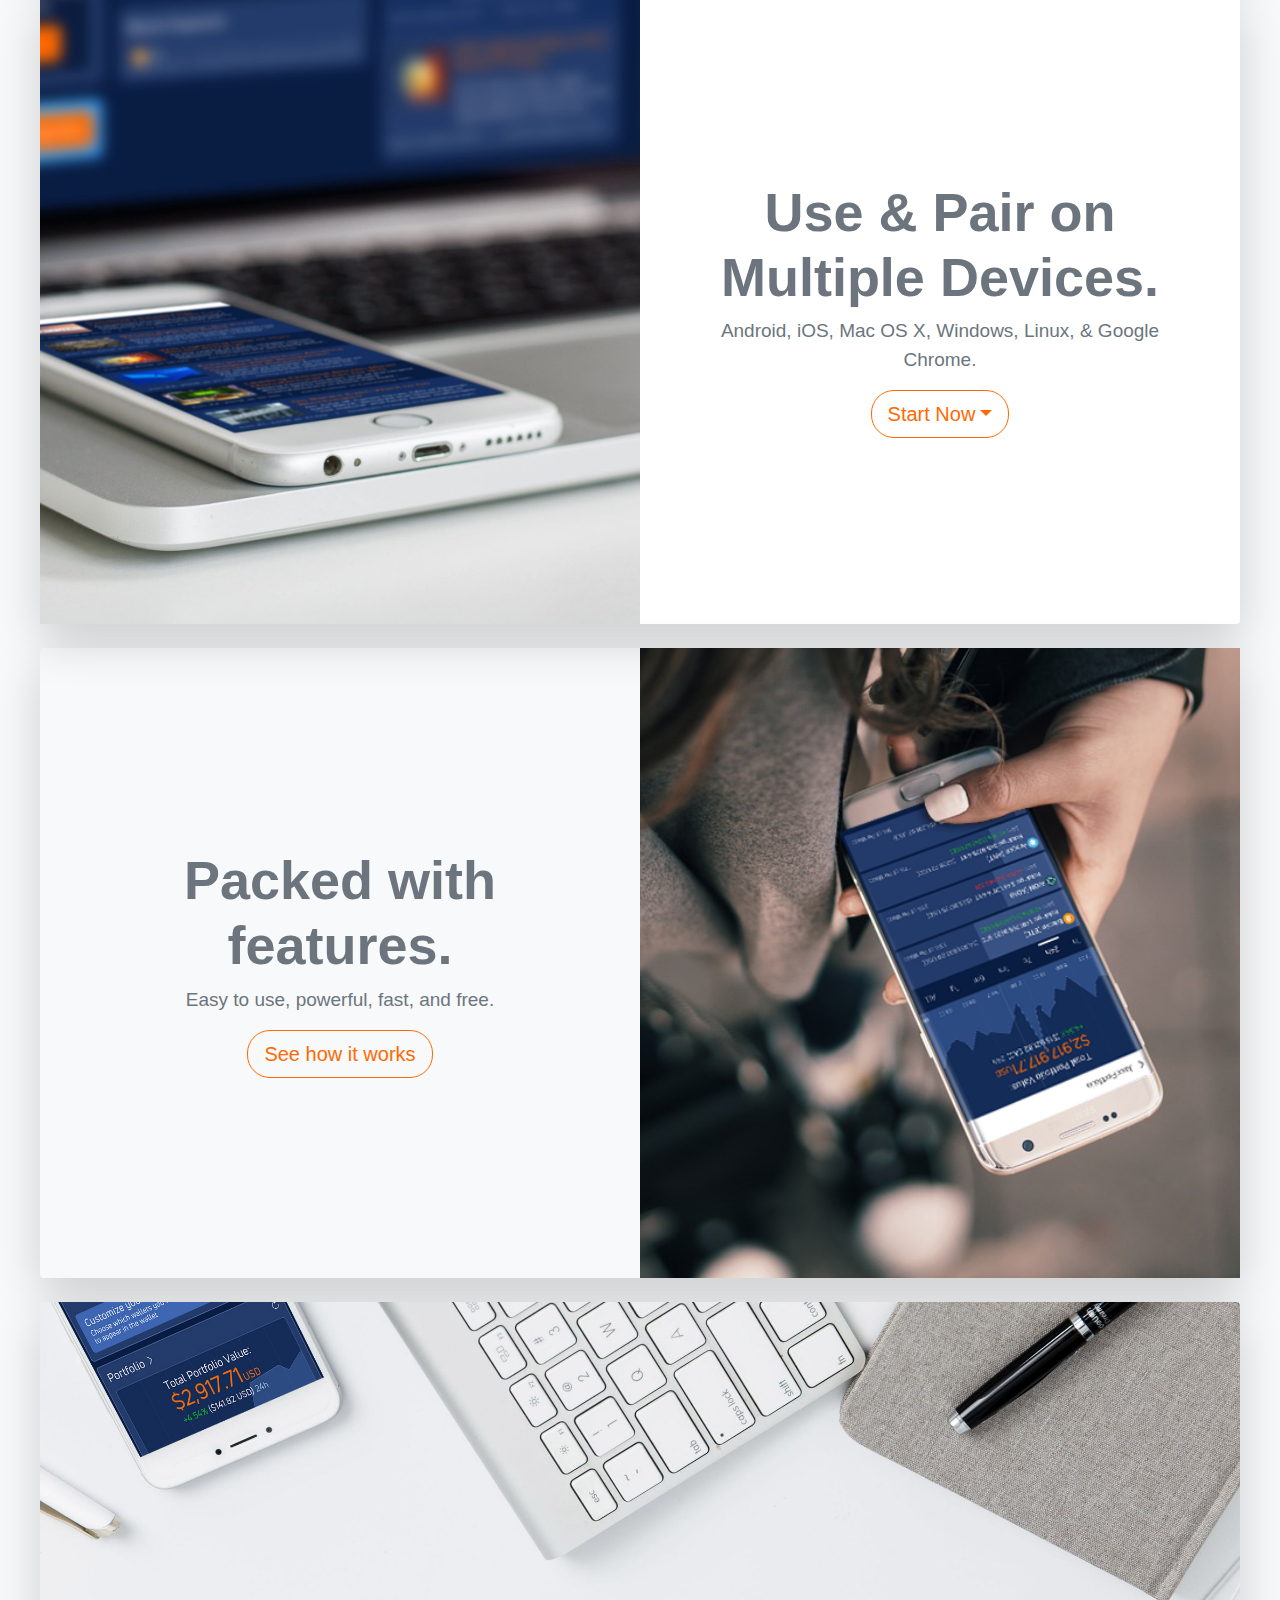
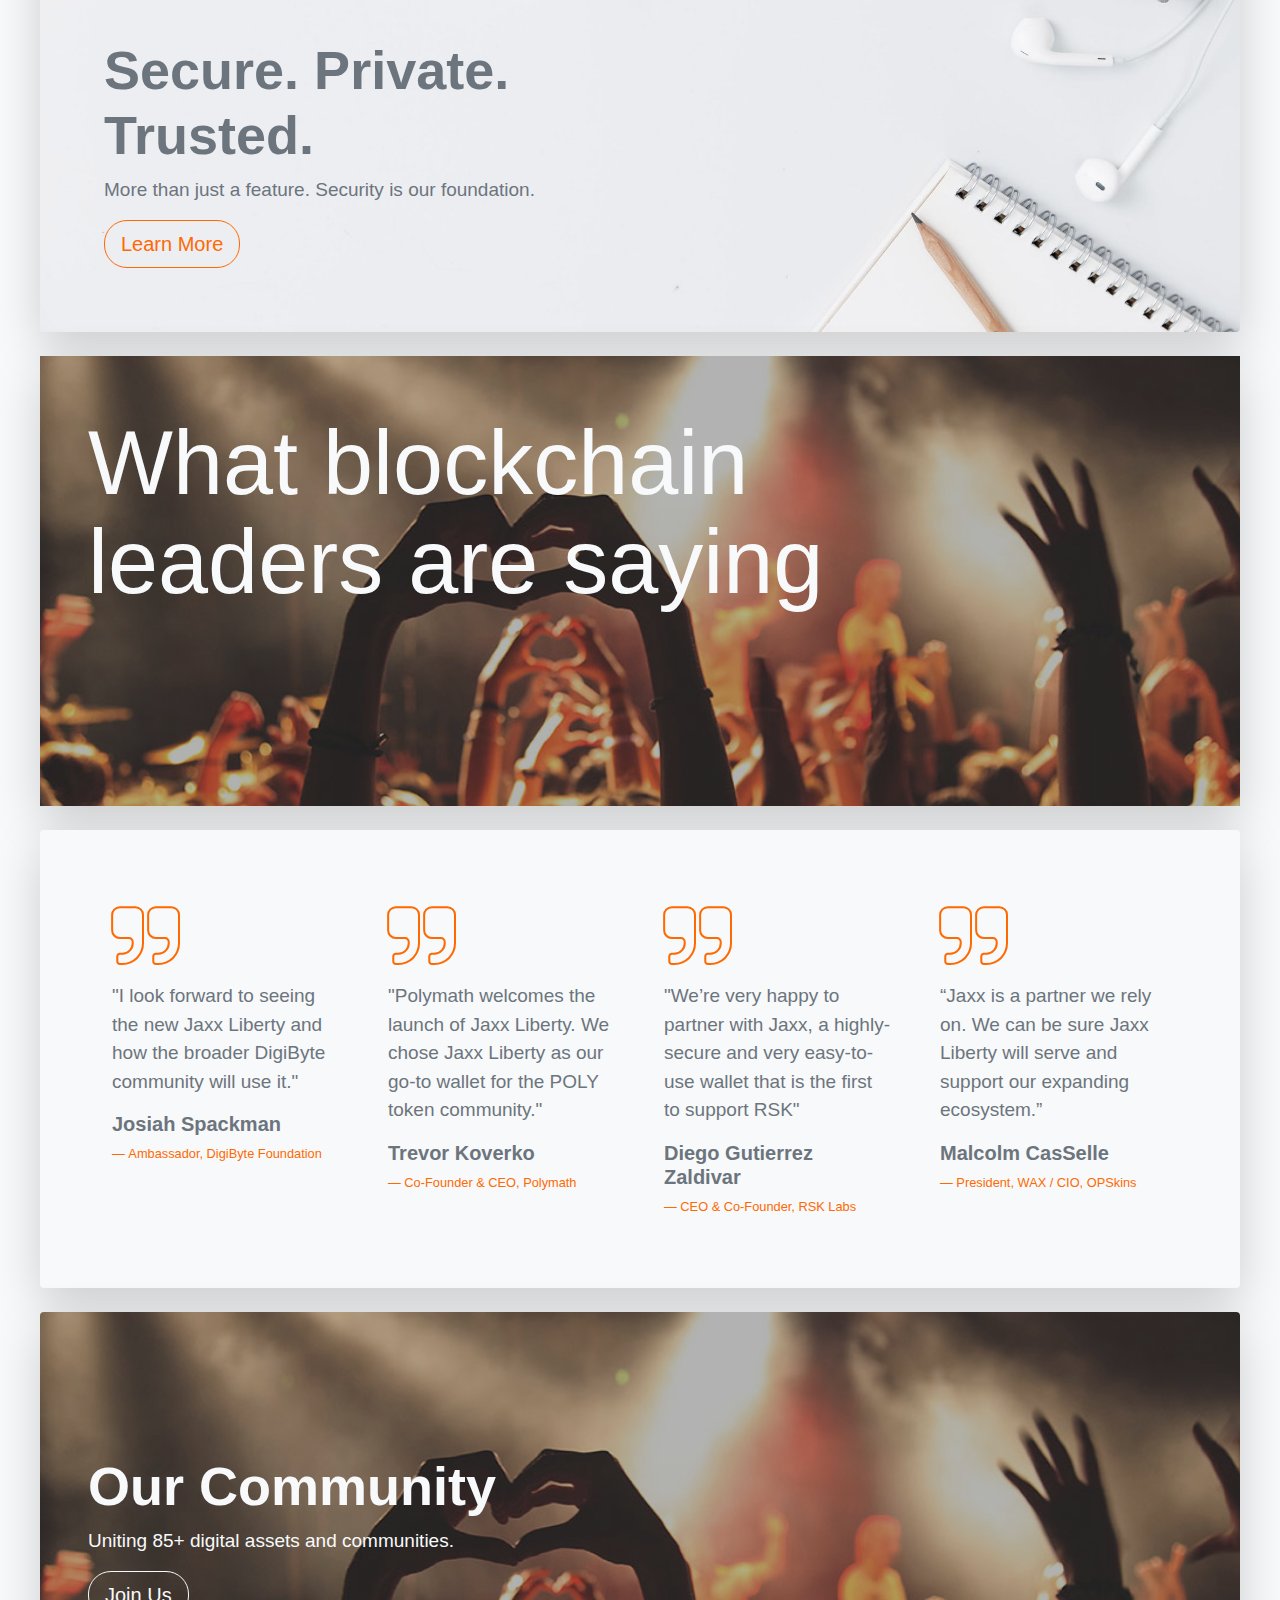
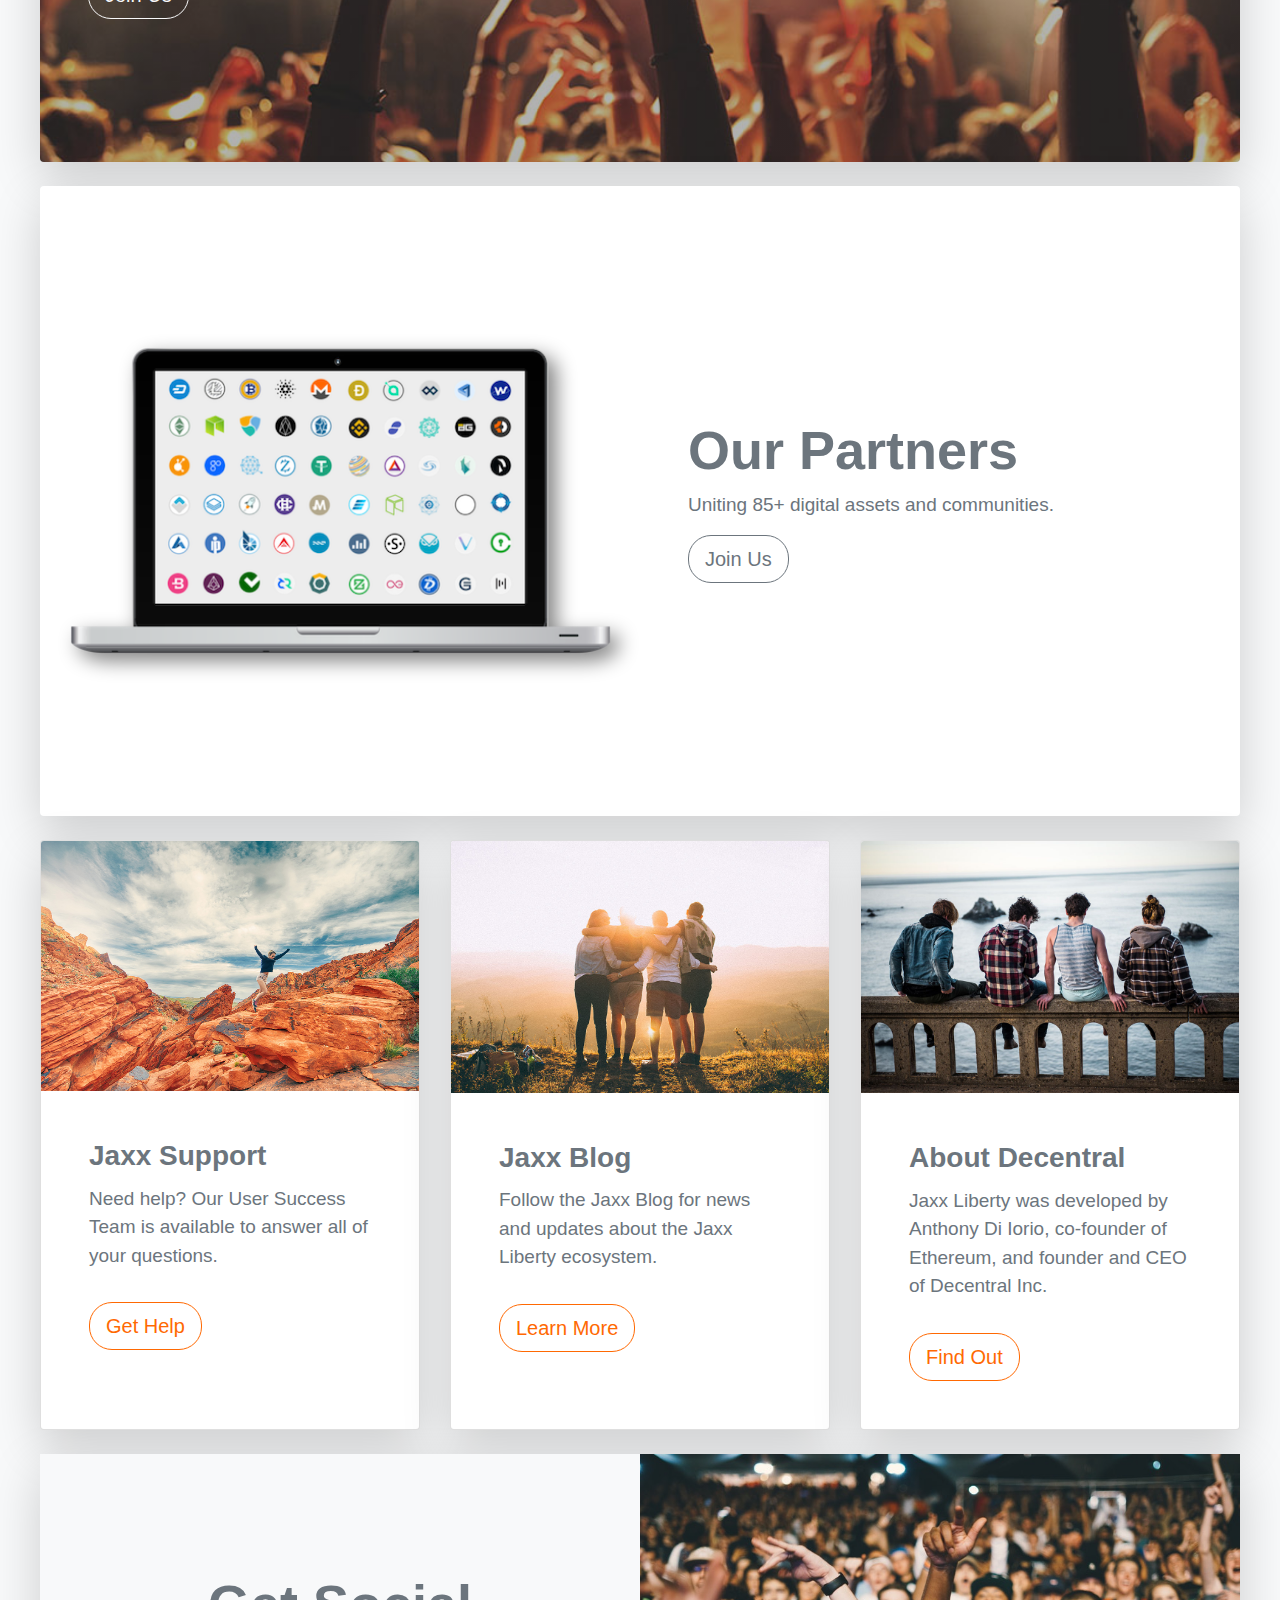
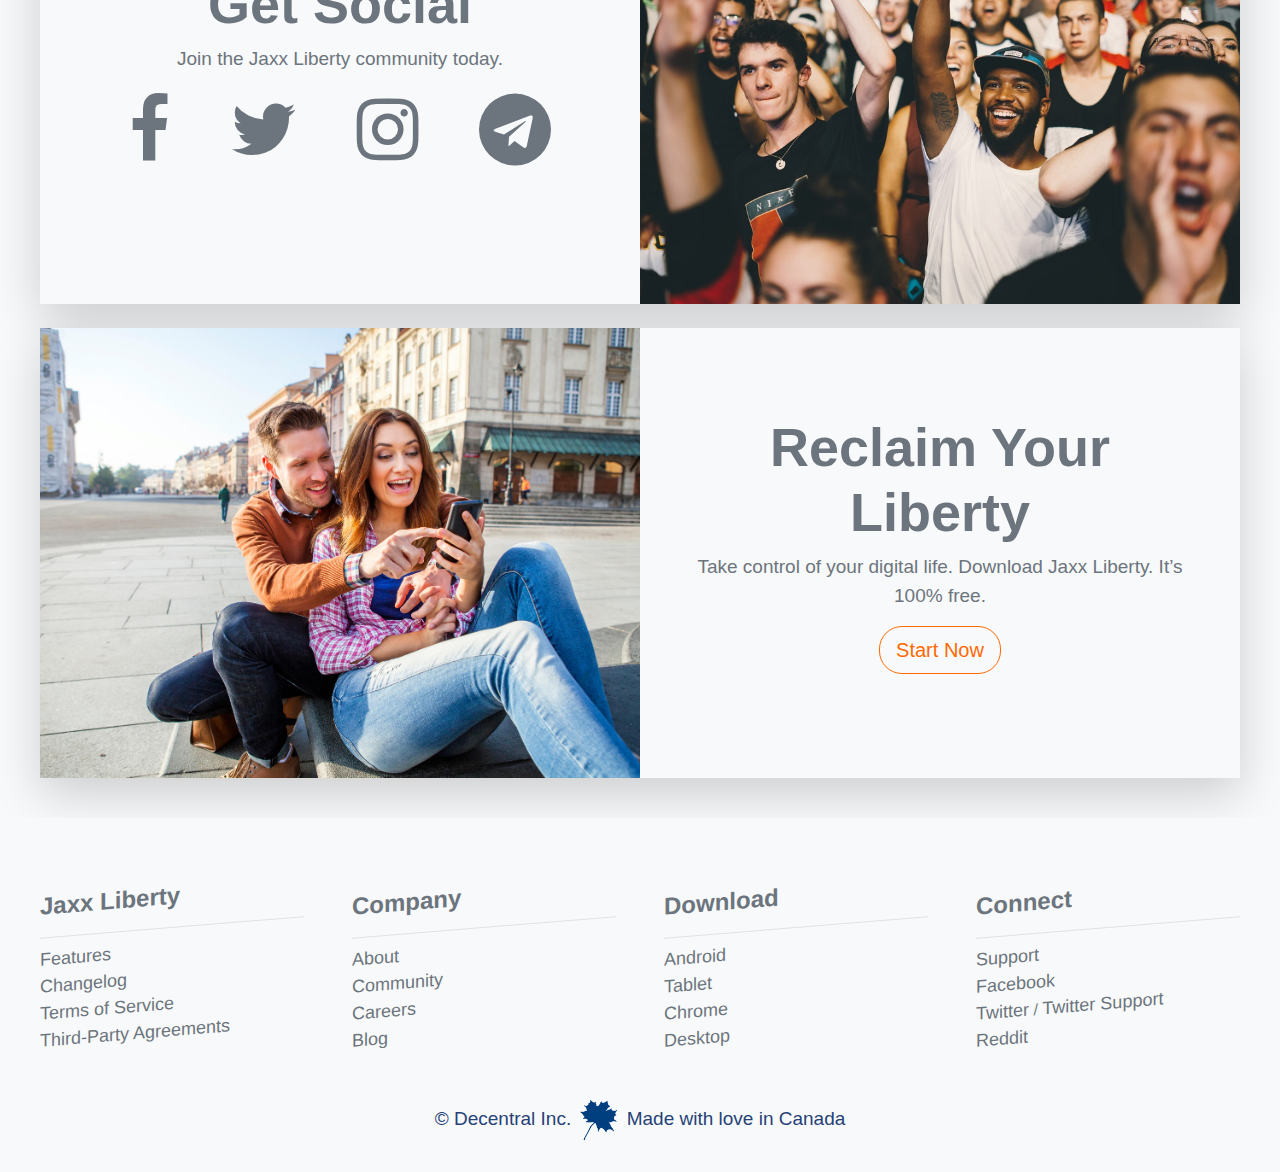
==== commit 03cbb157: "Added HTML5 device images, added phone carousel to homepage, and features" ====
--- a/index.html
+++ b/index.html
@@ -8,6 +8,8 @@
     <!-- Styles -->
     <link rel="stylesheet" href="assets/css/normalize.css">
     <link rel="stylesheet" href="assets/css/font-awesome-4.7.0/css/font-awesome.min.css">
+    <link rel="stylesheet" href="assets/css/html5-device-mockups/dist/device-mockups.min.css">
+    
     <link rel="stylesheet" href="assets/css/keyframes.css">
     <link rel="stylesheet" href="assets/css/layout.css">
     <link rel="stylesheet" href="assets/css/bootstrap.min.css">
@@ -15,8 +17,8 @@
     <link rel="stylesheet" href="assets/css/pageTransitions.css">
   </head>
   <body>
-    <div class="index m-scene" id="main">
-      <div class="m-landing-layout scene_element scene_element--fadein">
+    <div class="m-scene" id="main">
+      <div class="m-landing-layout">
        
        <nav class="navbar navbar-expand-lg fixed-top navbar-light scene_element scene_element--fadeindown">
           <a class="navbar-brand" href="/index.html">
@@ -44,8 +46,47 @@
         <div class="m-page">
           
           <!--jumbotron home-->
-        <div id="homeBanner" role="banner" class="jumbotron jumbotron-fluid d-flex flex-column justify-content-center align-items-start min-100 text-left text-secondary bg--home-banner p-5 m-0 scene_element scene_element--fadeinright">
-            <h1 class="site-title font-weight-light mb-4 scene_element scene_element--fadeinright scene_element--delayed">Jaxx Liberty is Here.</h1>
+        <div role="banner" class="container-fluid scene_element scene_element--fadeinright">
+           <div class="row min-100"><!--bg--home-banner-->
+               <div class="col-sm-6 d-flex flex-column justify-content-center align-items-end min-50 text-right text-secondary p-5 m-0">
+                   <h1 class="h3 font-weight-light pb-2 scene_element scene_element--fadeinright scene_element--delayed">Jaxx Liberty Digital Asset Wallet</h1>
+                   <h3 class="section-title">Trade, exchange, track, learn, send & receive.</h3>
+                    <h4 class="h1 font-weight-bold orange pt-2">All in one app.</h4>
+               </div>
+         
+            <div class="col-sm-6 d-flex flex-column justify-content-center align-items-start min-50 pt-5 px-5 pb-0">
+                <div class="device-wrapper">
+						<div class="device ds" data-device="galaxyS5" data-orientation="portrait" data-color="white">
+							<div class="screen">
+							
+								<div id="carouselExampleControls" class="carousel slide carousel-fade" data-ride="carousel">
+                                  <div class="carousel-inner">
+                                    <div class="carousel-item active">
+                                      <img class="d-block w-100" src="/assets/css/html5-device-mockups/img/jaxx-homescreen.png" alt="First slide">
+                                    </div>
+                                    <div class="carousel-item">
+                                      <img class="d-block w-100" src="/assets/css/html5-device-mockups/img/libertyscreenpics/IMG_6375.PNG" alt="Second slide">
+                                    </div>
+                                    <div class="carousel-item">
+                                      <img class="d-block w-100" src="/assets/css/html5-device-mockups/img/libertyscreenpics/IMG_6374.PNG" alt="Third slide">
+                                    </div>
+                                    <div class="carousel-item">
+                                      <img class="d-block w-100" src="/assets/css/html5-device-mockups/img/libertyscreenpics/IMG_6373.PNG" alt="Third slide">
+                                    </div>
+                                    <div class="carousel-item">
+                                      <img class="d-block w-100" src="/assets/css/html5-device-mockups/img/libertyscreenpics/IMG_6376.PNG" alt="Third slide">
+                                    </div>
+                                  </div>
+                                </div>
+                                <!--end carousel-->
+                                
+							</div>
+							<div class="button" data-toggle="popover" data-placement="bottom" href="#carouselExampleControls" data-slide="next">
+								<!-- You can hook the "home button" to some JavaScript events or just remove it -->
+							</div>
+						</div>
+					</div><!--end device wrapper-->
+            </div>
 <!--            https://www.ethos.io/cms/wp-content/uploads/2018/07/CoinProfiles_devices3.png-->
             <!--download button-->
 <!--
@@ -55,18 +96,17 @@
             </div>
            <i class="fa fa-angle-down text-dark pt-3"></i>
 -->
+            </div>
         </div>
-        <main role="main">
+        <main id="home" role="main">
             <!--main container-->
             
             <div role="banner" class="m_scene container-fluid p-3 bg-light text-secondary">
                 <div id="sec-1" class="row d-flex min-70 m-4 bg-white rounded shadow-lg">
                     <div class="col-lg-6 d-flex flex-column justify-content-center align-items-center text-center min-50 p-5 o-12 scene_element scene_element--fadeinright">
-                        <div class="wrap scene_element scene_element--fadeinleft">
-                            <h2 class="section-title font-weight-bold m-0">Jaxx Liberty is here.</h2>
-                            <p class="pt-2 m-0 text-secondary">One of the most popular blockchain and digital asset platforms.</p>
-                            <a href="/features.html" class="btn btn-lg btn-outline-orange mt-3">Learn More</a>
-                        </div>
+                        <h2 class="section-title font-weight-bold m-0">Jaxx Liberty is here.</h2>
+                        <p class="pt-2 m-0 text-secondary">One of the most popular blockchain and digital asset platforms.</p>
+                        <a href="/features.html" class="btn btn-lg btn-outline-orange mt-3">Learn More</a>
                     </div>
                     <div class="col-lg-6 d-flex flex-column justify-content-center align-items-center min-50 p-0 scene_element scene_element--fadeinleft">
                         <img src="assets/img/jaxx-iphone-3.png" class="img w-75 m-4 ds" alt="Jaxx Liberty on iPhones" data-aos="fade-right" data-aos-easing="ease-in-out-sine" data-aos-duration="1500">
--- a/assets/css/main.css
+++ b/assets/css/main.css
@@ -448,9 +448,15 @@
 /*===== Home ======*/
 
 .bg--home-banner {
+/*
 	background: url(/img/jaxx-laptop.jpg) center;
 	background: url(/assets/img/jaxx-laptop.jpg) center right;
 	background-size: cover;
+*/
+    background: url(https://www.ethos.io/cms/wp-content/uploads/2018/07/CoinProfiles_devices3.png) center right no-repeat;
+    background-size: contain;
+    margin-right: 20px;
+
 }
 .bg--home-devices {
 	background: -webkit-gradient(linear, left top, left bottom, from(rgba(0, 0, 0, 0.3)), to(rgba(0, 0, 0, 0.3))), url(/assets/img/jaxx-home-banner.jpg) center;
@@ -891,10 +897,13 @@
 .icon {
 	font-size: 50px;
 }
-.fa {
+#home .fa {
 	font-size: 10vmin;
     font-size: 8vmin;
 	padding: 20px 30px;
+}
+#features .fa {
+    font-size: 30px;
 }
 .fa--stroke {
     color: transparent;
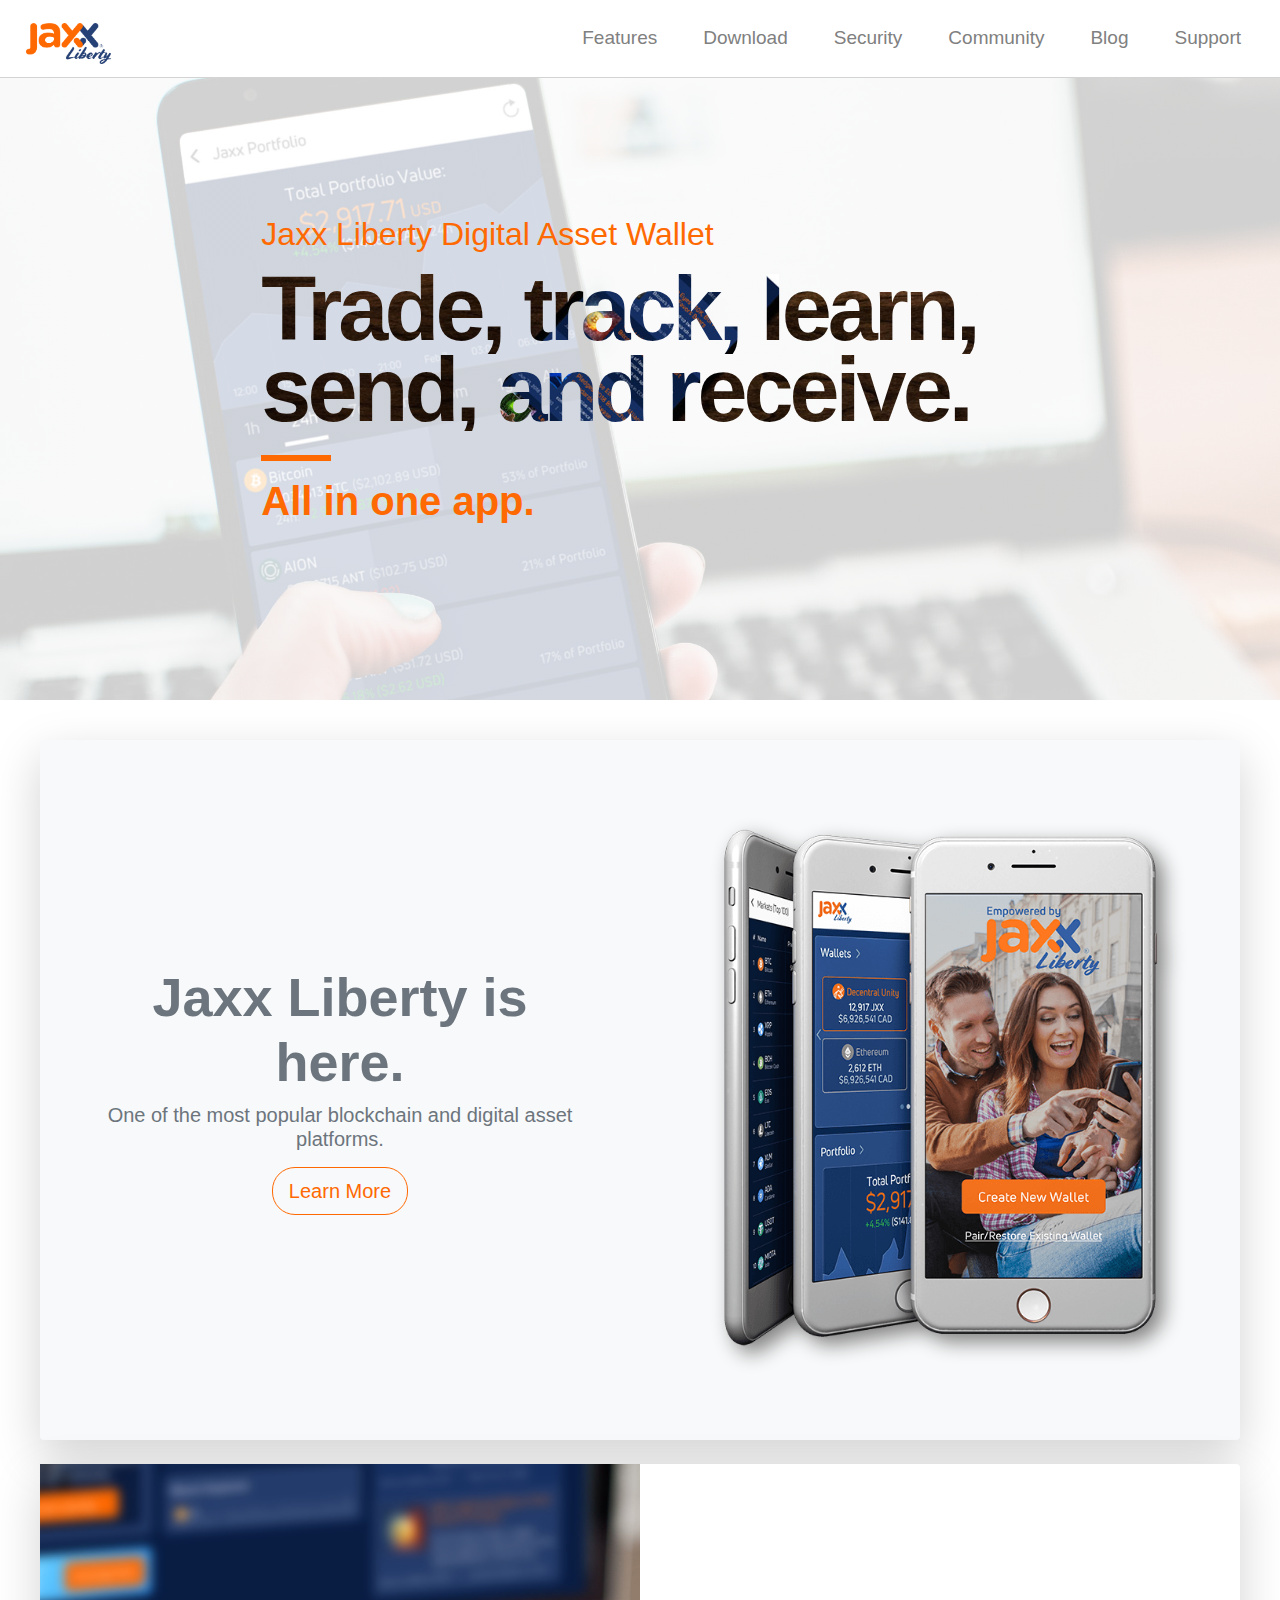
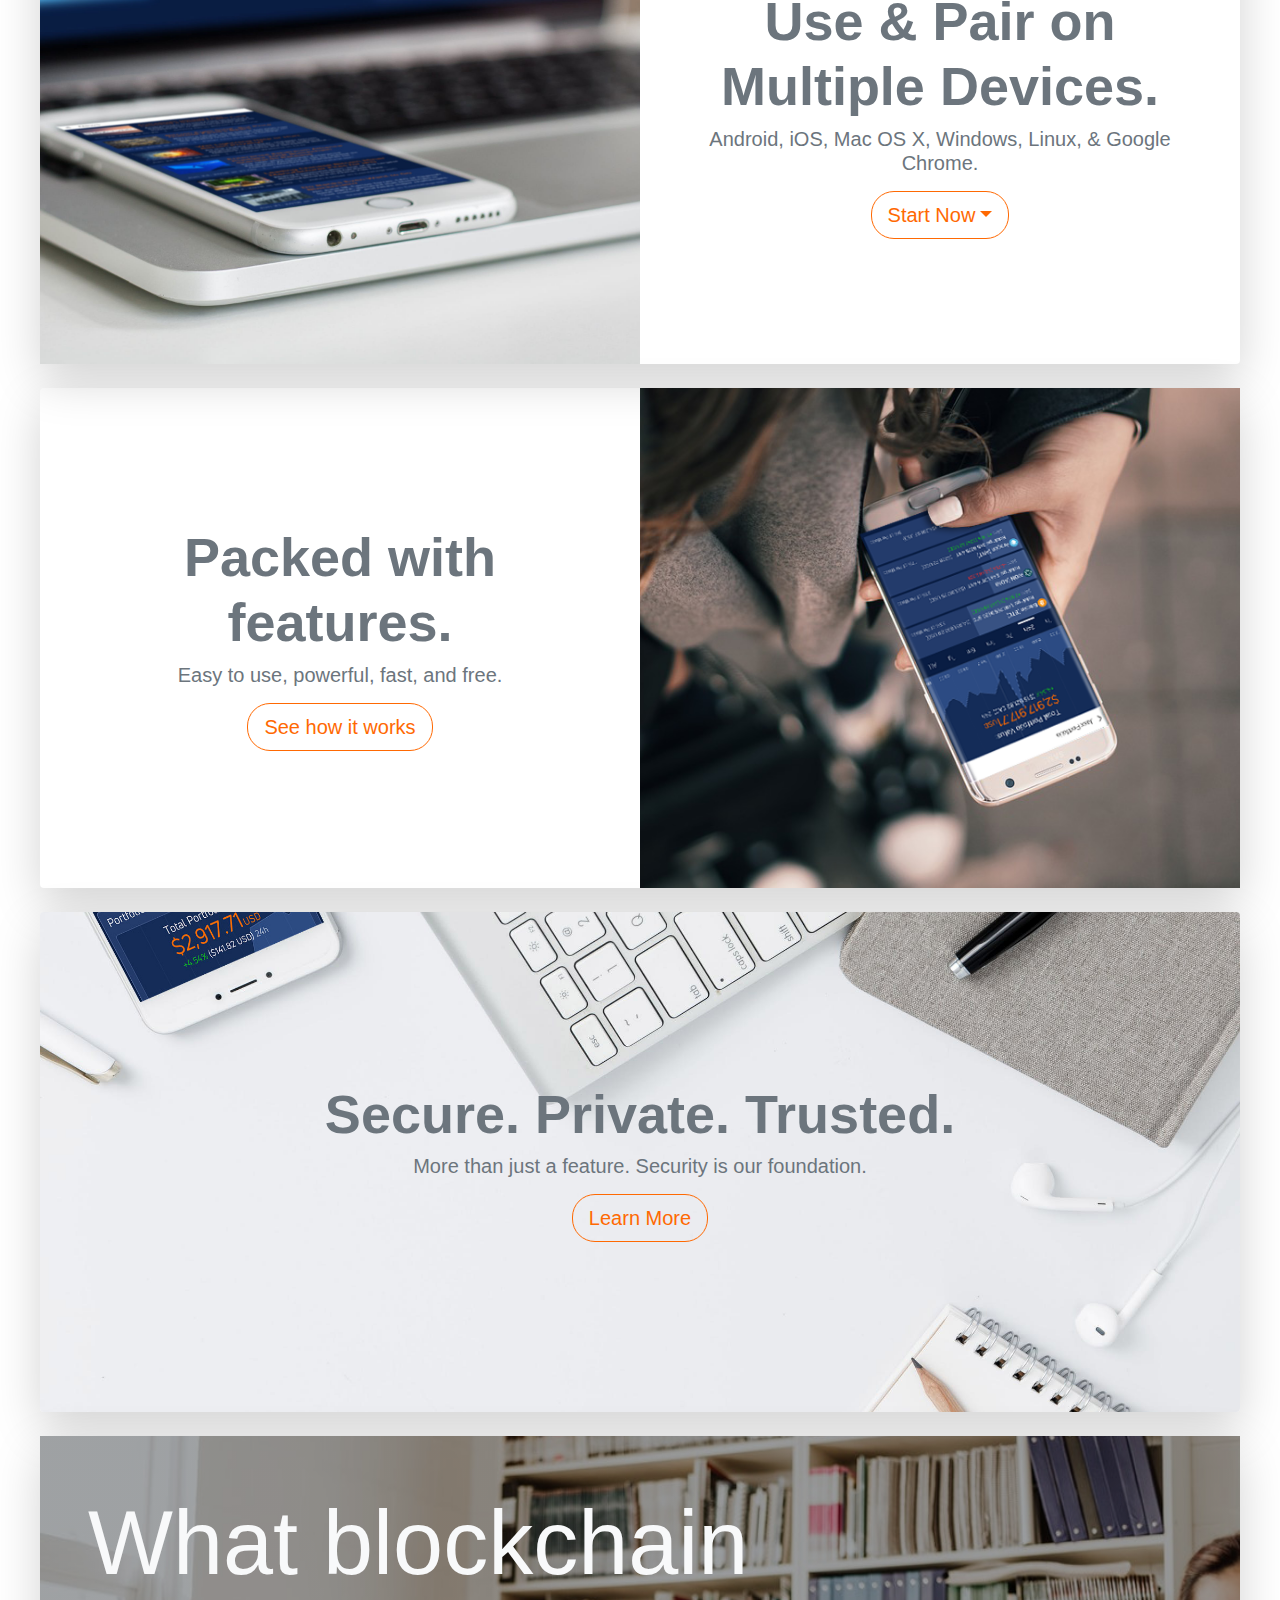
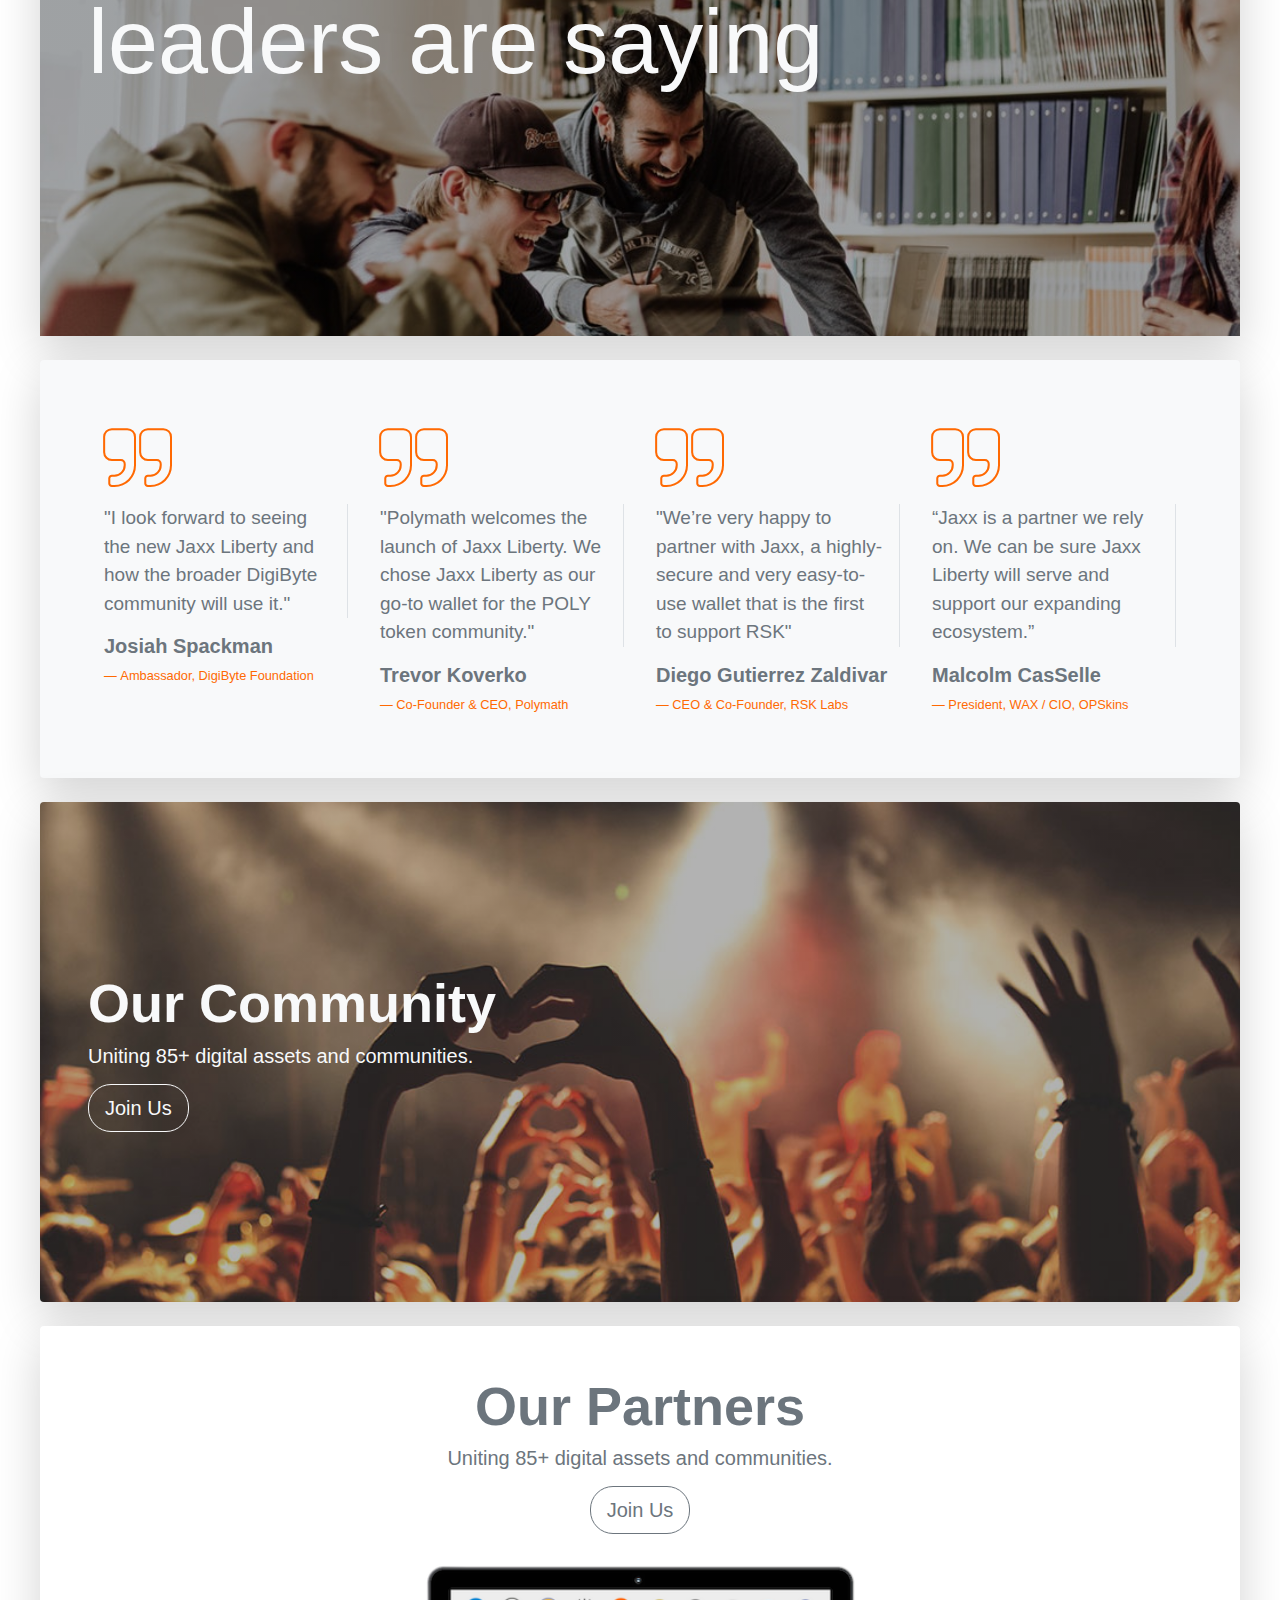
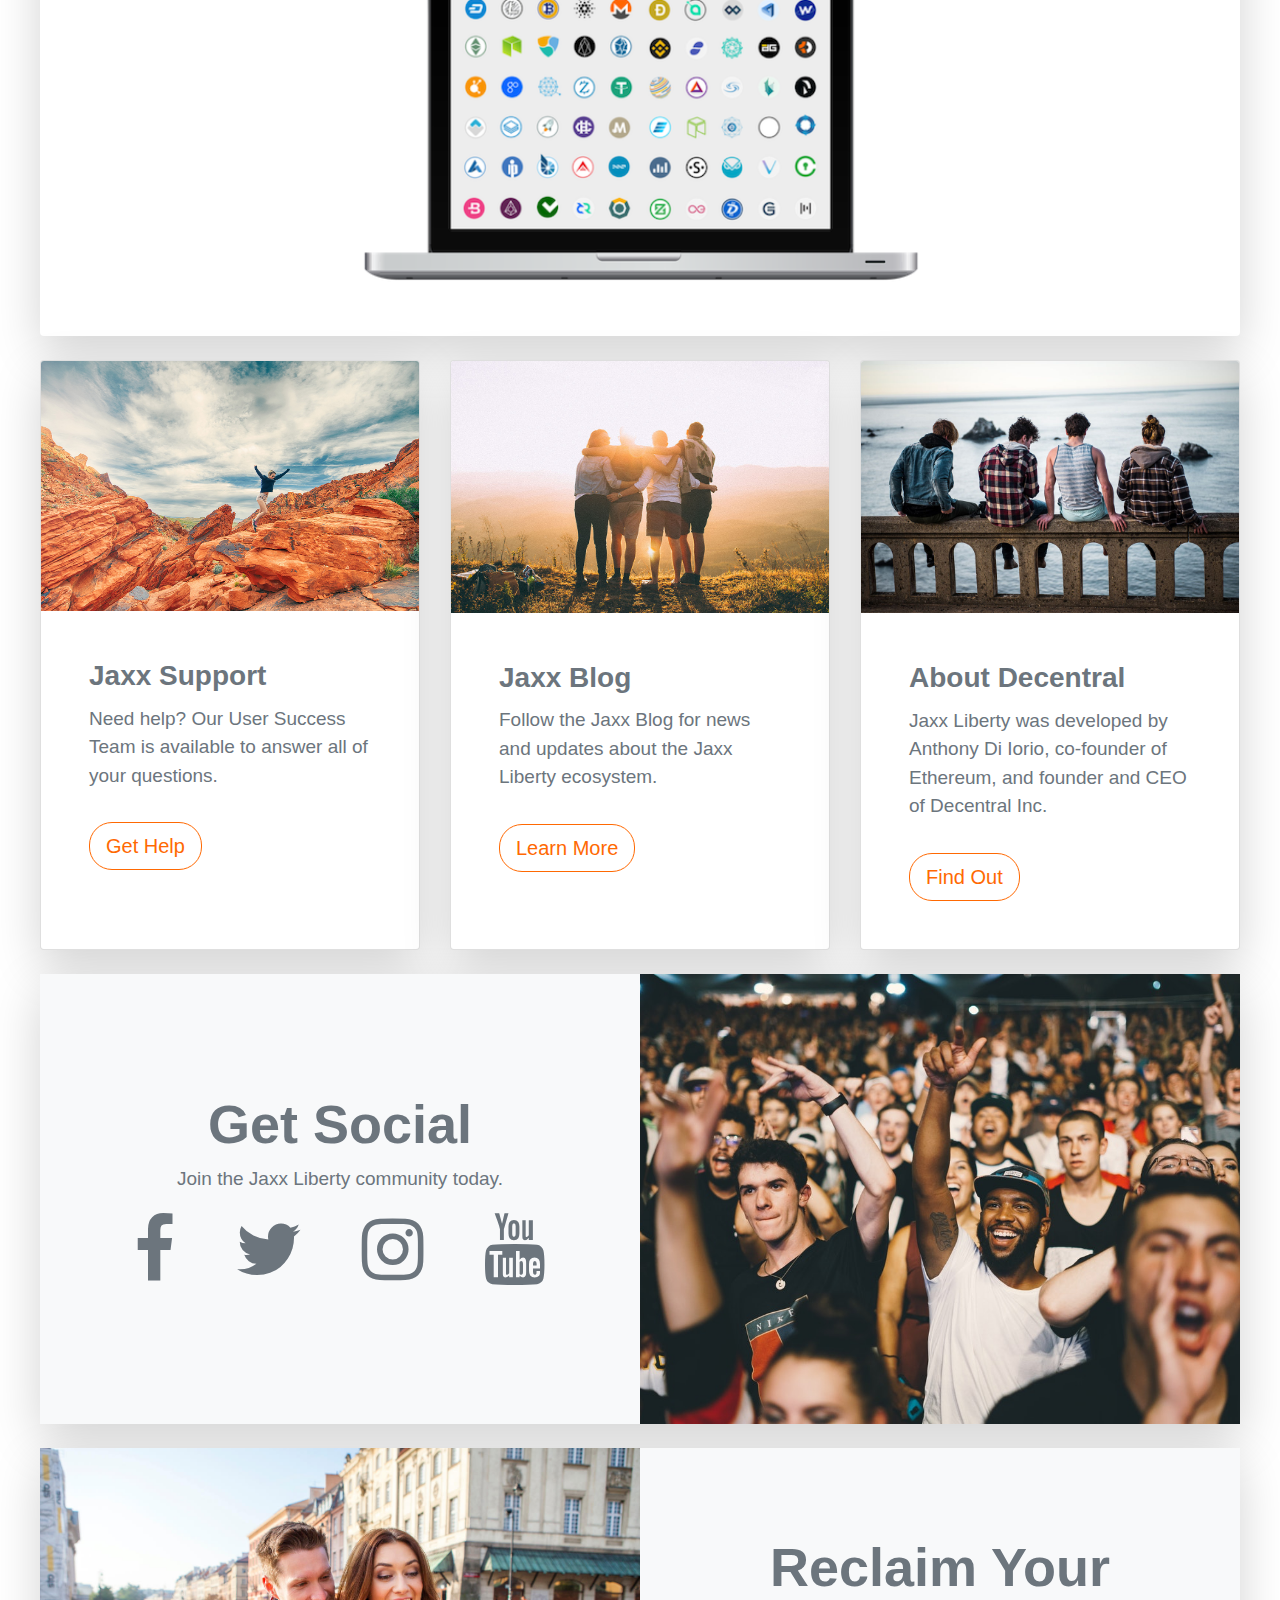
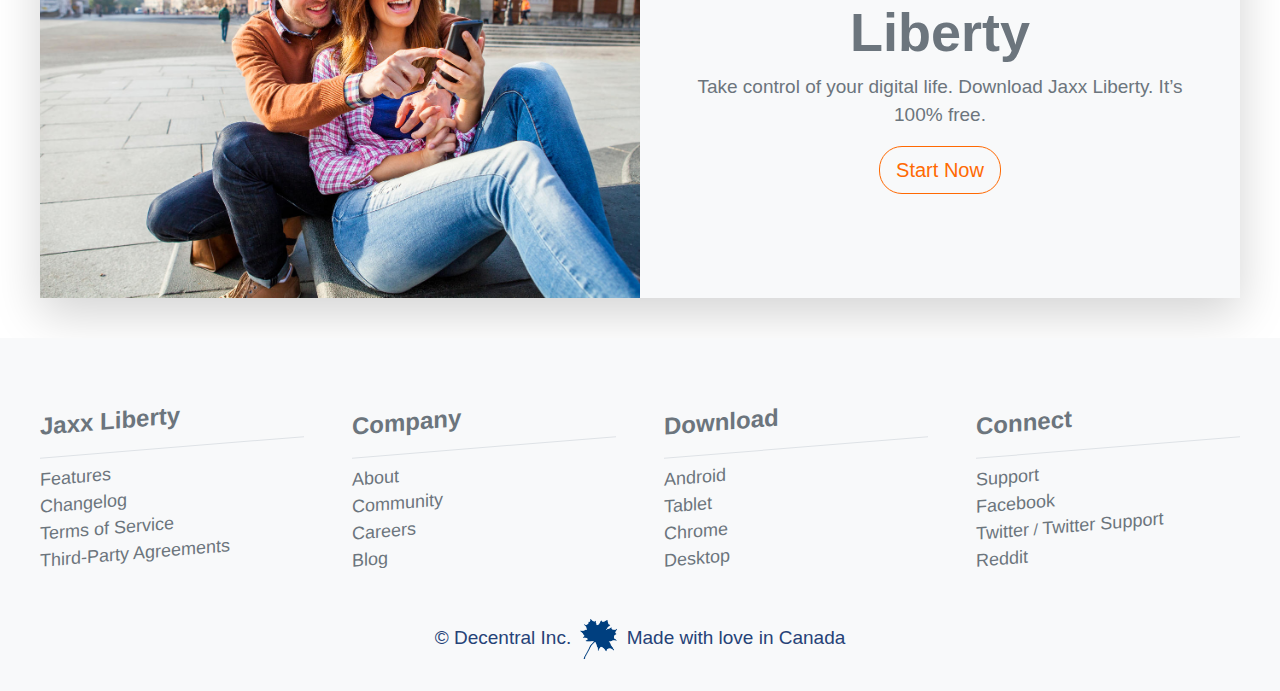
==== commit ad4c7ed5: "Remake of basic site" ====
--- a/index.html
+++ b/index.html
@@ -1,133 +1,151 @@
 <!doctype html>
-<html>
-  <head>
-    <meta charset="utf-8">
-    <meta content="IE=edge,chrome=1" http-equiv="X-UA-Compatible">
-    <meta name="viewport" content="width=device-width, initial-scale=1">
-    <title>Jaxx Liberty - jQuery.smoothState.js</title>
-    <!-- Styles -->
-    <link rel="stylesheet" href="assets/css/normalize.css">
-    <link rel="stylesheet" href="assets/css/font-awesome-4.7.0/css/font-awesome.min.css">
-    <link rel="stylesheet" href="assets/css/html5-device-mockups/dist/device-mockups.min.css">
-    
-    <link rel="stylesheet" href="assets/css/keyframes.css">
-    <link rel="stylesheet" href="assets/css/layout.css">
-    <link rel="stylesheet" href="assets/css/bootstrap.min.css">
-    <link rel="stylesheet" href="assets/css/main.css">
-    <link rel="stylesheet" href="assets/css/pageTransitions.css">
+<html class="no-js" lang="">
+    <head>
+        <meta charset="utf-8">
+        <meta http-equiv="x-ua-compatible" content="ie=edge">
+        <title>Jaxx Liberty | Home</title>
+        <!--core meta data-->
+        <meta name="description" content="Jaxx Liberty is a digital wallet that supports over 85 assets and is available on iOS, Android, Desktop, and for Google Chrome.">
+        <meta name="keywords" content="Jaxx Liberty,Blockchain,Cryptocurrency,Decentral Inc.,Anthony Di Iorio">
+        <meta name="viewport" content="width=device-width, initial-scale=1, shrink-to-fit=no">
+        <link rel="manifest" href="site.webmanifest">
+        <!--icons-->
+        <link rel="apple-touch-icon" href="icon.png">
+        <link rel="shortcut icon" href="favicon.ico">
+        <!-- Place favicon.ico in the root directory -->
+        <!-- Open Graph Meta Data -->
+        <meta property="og:description" content="Jaxx Liberty is a digital wallet that supports over 85 assets and is available on iOS, Android, Desktop, and for Google Chrome.">
+        <meta property="og:image" content="https://www.jaxx.io/img/jaxx-banner-ss.jpg">
+        <meta property="og:site_name" content="jaxx.io">
+        <meta property="og:title" content="Jaxx Liberty: Your trusted all-in-one multi-asset digital wallet.">
+        <meta property="og:type" content="website">
+        <meta property="og:url" content="https://jaxx.io">
+        <!-- Twitter Card Meta Data -->
+        <meta name="twitter:card" content="summary_large_image">
+        <meta name="twitter:site" content="https://jaxx.io">
+        <meta name="twitter:creator" content="Decentral">
+        <meta name="twitter:title" content="Jaxx Liberty: Your trusted all-in-one multi-asset digital wallet.">
+        <meta name="twitter:description" content="Jaxx Liberty is a digital wallet that supports over 85 assets and is available on iOS, Android, Desktop, and for Google Chrome.">
+        <meta name="twitter:image" content="https://www.jaxx.io/img/jaxx-banner-ss.jpg">
+
+        <!-- Styles -->
+        <link rel="stylesheet" href="assets/css/normalize.css">
+        <link rel="stylesheet" href="assets/css/font-awesome-4.7.0/css/font-awesome.min.css">
+        <link rel="stylesheet" href="assets/css/keyframes.css">
+        <link rel="stylesheet" href="assets/css/layout.css">
+        <link rel="stylesheet" href="assets/css/pageTransitions.css">
+        <link rel="stylesheet" href="assets/css/bootstrap.min.css">
+
+        <link rel="stylesheet" href="assets/css/main.css">
+        <!--cookies banner-->
+        <link rel="stylesheet" href="/js/cookieconsent.min.css">
+        <script>            
+            window.addEventListener("load", function(){
+            window.cookieconsent.initialise({
+              "palette": {
+                "popup": {
+                //   "background": "#eb6c44",
+                  "background": "#000",
+                  "text": "#ffffff"
+                },
+                "button": {
+                  "background": "transparent",
+                  "text": "#fff",
+                  "border": "#fff"
+                }
+              },
+              "position": "bottom-left",
+                "content": {
+                "message": "Like most websites, we use analytics cookies to understand how this site is used — as long as your browser is set to accept them.",
+                "dismiss": "Start exploring",
+                "link": "Find out more.",
+                "href": "https://jaxx.io/thirdparties-current.html"
+              },
+            })});
+        </script>
   </head>
   <body>
     <div class="m-scene" id="main">
-      <div class="m-landing-layout">
        
-       <nav class="navbar navbar-expand-lg fixed-top navbar-light scene_element scene_element--fadeindown">
-          <a class="navbar-brand" href="/index.html">
-            <img class="jaxx-navbar-brand" src="/assets/img/JaxxLiberty_Logo_Grouped.svg" alt="Jaxx Liberty">
-          </a>
-          <button class="navbar-toggler" type="button" data-toggle="collapse" data-target="#navbarTogglerDemo02" aria-controls="navbarTogglerDemo02" aria-expanded="false" aria-label="Toggle navigation">
+       <!--nav-->
+        <nav class="navbar fixed-top navbar-expand-lg scene_element scene_element--fadeindown">
+            <a class="navbar-brand" href="/index.html">
+            <img class="jaxx-navbar-brand" src="/assets/img/JaxxLiberty_Logo_RGB_Screen.png" alt="Jaxx Liberty">
+            </a>
+            <button class="navbar-toggler" type="button" data-toggle="collapse" data-target="#navbarTogglerDemo02" aria-controls="navbarTogglerDemo02" aria-expanded="false" aria-label="Toggle navigation">
             <img class="jaxx-mobile-menu" src="/assets/img/jaxx-menu-orange.png" alt="Jaxx Liberty Menu">
-          </button>
-
-          <div class="collapse navbar-collapse" id="navbarTogglerDemo02">
-            <ul class="navbar-nav ml-auto mt-2 mt-lg-0">
-              <li class="nav-item">
-                <a class="nav-link" href="/features.html">Features <span class="sr-only">(current)</span></a>
-              </li>
-              <li class="nav-item">
-                <a class="nav-link" href="/downloads.html">Downloads</a>
-              </li>
-              <li class="nav-item">
-                <a class="nav-link" href="/community.html">Community</a>
-              </li>
-            </ul>
-          </div>
+            </button>
+            <div class="collapse navbar-collapse" id="navbarTogglerDemo02">
+                <ul class="navbar-nav ml-auto mt-2 mt-lg-0">
+                    <li class="nav-item">
+                        <a class="nav-link" href="/features.html">Features</a>
+                    </li>
+                    <li class="nav-item">
+                        <a class="nav-link" href="/downloads.html" onclick="googleAnalyticsTrigger('Downloads_Page', 'Menu')">Download</a>
+                    </li>
+                    <li class="nav-item">
+                        <a class="nav-link" href="/security.html">Security</a>
+                    </li>
+                    <li class="nav-item">
+                        <a class="nav-link" href="/community.html">Community</a>
+                    </li>
+                    <li class="nav-item">
+                        <a class="nav-link" href="https://blog.jaxx.io/" target="_blank">Blog</a>
+                    </li>
+                    <li class="nav-item">
+                        <a class="nav-link" href="https://support.decentral.ca/hc/en-us" onclick="googleAnalyticsTrigger('Support_Page', 'Menu')">Support</a>
+                    </li>
+                </ul>
+            </div>
         </nav>
-
-        <div class="m-page">
-          
-          <!--jumbotron home-->
-        <div role="banner" class="container-fluid scene_element scene_element--fadeinright">
-           <div class="row min-100"><!--bg--home-banner-->
-               <div class="col-sm-6 d-flex flex-column justify-content-center align-items-end min-50 text-right text-secondary p-5 m-0">
-                   <h1 class="h3 font-weight-light pb-2 scene_element scene_element--fadeinright scene_element--delayed">Jaxx Liberty Digital Asset Wallet</h1>
-                   <h3 class="section-title">Trade, exchange, track, learn, send & receive.</h3>
-                    <h4 class="h1 font-weight-bold orange pt-2">All in one app.</h4>
-               </div>
-         
-            <div class="col-sm-6 d-flex flex-column justify-content-center align-items-start min-50 pt-5 px-5 pb-0">
-                <div class="device-wrapper">
-						<div class="device ds" data-device="galaxyS5" data-orientation="portrait" data-color="white">
-							<div class="screen">
-							
-								<div id="carouselExampleControls" class="carousel slide carousel-fade" data-ride="carousel">
-                                  <div class="carousel-inner">
-                                    <div class="carousel-item active">
-                                      <img class="d-block w-100" src="/assets/css/html5-device-mockups/img/jaxx-homescreen.png" alt="First slide">
-                                    </div>
-                                    <div class="carousel-item">
-                                      <img class="d-block w-100" src="/assets/css/html5-device-mockups/img/libertyscreenpics/IMG_6375.PNG" alt="Second slide">
-                                    </div>
-                                    <div class="carousel-item">
-                                      <img class="d-block w-100" src="/assets/css/html5-device-mockups/img/libertyscreenpics/IMG_6374.PNG" alt="Third slide">
-                                    </div>
-                                    <div class="carousel-item">
-                                      <img class="d-block w-100" src="/assets/css/html5-device-mockups/img/libertyscreenpics/IMG_6373.PNG" alt="Third slide">
-                                    </div>
-                                    <div class="carousel-item">
-                                      <img class="d-block w-100" src="/assets/css/html5-device-mockups/img/libertyscreenpics/IMG_6376.PNG" alt="Third slide">
-                                    </div>
-                                  </div>
-                                </div>
-                                <!--end carousel-->
-                                
-							</div>
-							<div class="button" data-toggle="popover" data-placement="bottom" href="#carouselExampleControls" data-slide="next">
-								<!-- You can hook the "home button" to some JavaScript events or just remove it -->
-							</div>
-						</div>
-					</div><!--end device wrapper-->
-            </div>
-<!--            https://www.ethos.io/cms/wp-content/uploads/2018/07/CoinProfiles_devices3.png-->
-            <!--download button-->
-<!--
-            <div>
-                <a href="/downloads.html"><button role="button" class="banner-button btn btn-lg btn-outline-dark">Start Now</button>
-                </a>
-            </div>
-           <i class="fa fa-angle-down text-dark pt-3"></i>
--->
+        <!--end nav-->  
+        
+        <!--banner-->
+        
+        <div role="banner" class="container-fluid">
+            <div class="row bg--home-banner min-700-lg pt-5 scene_element scene_element--fadeinleft">
+                <div class="offset-lg-2"></div>
+                <div class="col-lg-8 d-flex flex-column justify-content-center align-items-start text-left text-light p-5 m-0 scene_element scene_element--fadein">
+                    <h1 class="h2 orange font-weight-light pb-2 scene_element scene_element--fadeinright scene_element--delayed">Jaxx Liberty Digital Asset Wallet</h1>
+                    <h3 class="knockout-home page-title font-weight-bold scene_element scene_element--fadeinup scene_element--delayed">Trade, track, learn, send, and receive.</h3>
+                    <hr class="hr-big border-0 bg-orange">
+                    <h4 class="h1 font-weight-bold orange scene_element scene_element--fadeinup scene_element--delayed">All in one app.</h4>
+                </div>
+                <div class="offset-lg-2"></div>
+                
+<!--                    <img class="img absolute z-0 bottom-0 pr-4" src="https://www.ethos.io/cms/wp-content/uploads/2018/07/CoinProfiles_devices3.png" alt="">-->        
             </div>
         </div>
-        <main id="home" role="main">
-            <!--main container-->
-            
-            <div role="banner" class="m_scene container-fluid p-3 bg-light text-secondary">
-                <div id="sec-1" class="row d-flex min-70 m-4 bg-white rounded shadow-lg">
-                    <div class="col-lg-6 d-flex flex-column justify-content-center align-items-center text-center min-50 p-5 o-12 scene_element scene_element--fadeinright">
+        
+        <div class="m-page">
+         
+          <div role="banner" class="m_scene container-fluid p-3 bg-white text-secondary">
+                <div id="sec-1" class="row d-flex min-700-lg m-4 bg-light rounded shadow-lg ">
+                    <div class="col-lg-6 d-flex flex-column justify-content-center align-items-center text-center p-5 o-12 scene_element scene_element--fadeinright">
                         <h2 class="section-title font-weight-bold m-0">Jaxx Liberty is here.</h2>
-                        <p class="pt-2 m-0 text-secondary">One of the most popular blockchain and digital asset platforms.</p>
+                        <p class="h5 pt-2 m-0 text-secondary">One of the most popular blockchain and digital asset platforms.</p>
                         <a href="/features.html" class="btn btn-lg btn-outline-orange mt-3">Learn More</a>
                     </div>
-                    <div class="col-lg-6 d-flex flex-column justify-content-center align-items-center min-50 p-0 scene_element scene_element--fadeinleft">
-                        <img src="assets/img/jaxx-iphone-3.png" class="img w-75 m-4 ds" alt="Jaxx Liberty on iPhones" data-aos="fade-right" data-aos-easing="ease-in-out-sine" data-aos-duration="1500">
+                    <div class="col-lg-6 d-flex flex-column justify-content-center align-items-center min-300 p-0 scene_element scene_element--fadeinleft">
+                        <img src="/assets/img/jaxx-iphone-3.png" class="img w-75 m-4 ds" alt="Jaxx Liberty on iPhone" data-aos="fade-right" data-aos-easing="ease-in-out-sine" data-aos-duration="1500">
                     </div>
                 </div><!--end row-->
                 
                 <!--multi platform + download-->
-                <div id="sec-2" class="row d-flex min-70 bg-white m-4 rounded shadow-lg scene_element scene_element--fadeinright">
-                    <div class="col-lg-6 d-flex flex-column justify-content-center align-items-center bg--home-devices min-50 p-4" data-aos="fade-right" data-aos-easing="ease-in-out-sine" data-aos-duration="1500"></div>
-                    <div class="col-lg-6 d-flex flex-column justify-content-center align-items-center text-center min-50 p-5 o-12 scene_element scene_element--fadeinright">
+                <div id="sec-2" class="row d-flex min-500 bg-white m-4 rounded shadow-lg scene_element scene_element--fadeinright">
+                    <div class="col-lg-6 d-flex flex-column justify-content-center align-items-center bg--home-devices min-300 p-4" data-aos="fade-right" data-aos-easing="ease-in-out-sine" data-aos-duration="1500"></div>
+                    <div class="col-lg-6 d-flex flex-column justify-content-center align-items-center text-center p-5 o-12">
                         <h2 class="section-title font-weight-bold m-0">Use & Pair on Multiple Devices.</h2>
-                        <p class="pt-2 m-0 text-secondary">Android, iOS, Mac OS X, Windows, Linux, & Google Chrome.</p>
+                        <p class="h5 pt-2 m-0 text-secondary">Android, iOS, Mac OS X, Windows, Linux, & Google Chrome.</p>
                         <div class="btn-group">
-                            <button type="button" class="btn btn-lg btn-outline-orange dropdown-toggle mt-3" data-toggle="dropdown" aria-haspopup="true" aria-expanded="false">Start Now</button>
-                            <div class="dropdown-menu">
+                            <button id="download" type="button" class="btn btn-lg btn-outline-orange dropdown-toggle mt-3" data-toggle="dropdown" aria-haspopup="true" aria-expanded="false">Start Now</button>
+                            <div class="dropdown-menu" >
                             <a class="dropdown-item" href="https://play.google.com/store/apps/details?id=com.liberty.jaxx" target="_blank" onclick="googleAnalyticsTrigger('Android', 'Home_Section2')">Android</a>
                             <div class="dropdown-divider"></div>
                             <a class="dropdown-item" onclick="googleAnalyticsTrigger('iOS', 'Home_Section2')" href="https://itunes.apple.com/us/app/jaxx-liberty/id1435383184?ls=1&mt=8" target="_blank">iOS</a>
                              <div class="dropdown-divider"></div>
                             <!--chrome extension-->
-                            <a class="dropdown-item" role="button" onclick="googleAnalyticsTrigger('Desktop', 'Home_Section2')" href="/downloads.html" target="_blank">Desktop</a>
+                            <a class="dropdown-item" role="button" onclick="googleAnalyticsTrigger('Desktop', 'Home_Section2')" href="/downloads.html">Desktop</a>
                             <div class="dropdown-divider"></div>
                             <!--chrome extension-->
                             <a class="dropdown-item" role="button" onclick="googleAnalyticsTrigger('Chrome', 'Home_Section2')" href="https://chrome.google.com/webstore/detail/jaxx-liberty/cjelfplplebdjjenllpjcblmjkfcffne" target="_blank">Chrome</a>
@@ -137,28 +155,27 @@
                 </div><!--end row-->
                 
                 <!--features-->
-                <div id="sec-3" class="row d-flex min-50 m-4 rounded shadow-lg scene_element scene_element--fadeinleft">
-                    <div class="col-lg-6 d-flex flex-column justify-content-center align-items-center text-secondary text-center min-70 p-5 o-12" data-aos="fade-up" data-aos-easing="ease-in-out-sine" data-aos-duration="1000">
+                <div id="sec-3" class="row d-flex min-500 m-4 rounded shadow-lg scene_element scene_element--fadeinleft">
+                    <div class="col-lg-6 d-flex flex-column justify-content-center align-items-center text-secondary text-center p-5 o-12" data-aos="fade-up" data-aos-easing="ease-in-out-sine" data-aos-duration="1000">
                         <h2 class="section-title font-weight-bold m-0">Packed with features.</h2>
-                        <p class="pt-2 m-0">Easy to use, powerful, fast, and free.</p>
+                        <p class="h5 pt-2 m-0">Easy to use, powerful, fast, and free.</p>
                         <a href="/features.html" class="btn btn-lg btn-outline-orange mt-3">See how it works</a>
                     </div>
-                    <div class="col-lg-6 bg--home-features" data-aos="fade-right" data-aos-easing="ease-in-out-sine" data-aos-duration="1500"></div>
+                    <div class="col-lg-6 bg--home-features min-300" data-aos="fade-right" data-aos-easing="ease-in-out-sine" data-aos-duration="1500"></div>
                 </div><!--end row-->
                 
                 <!--security-->
-                <div id="sec-3" class="row d-flex min-70 m-4 bg--home-security rounded shadow-lg p-3 scene_element scene_element--zoomin">
-                    <div class="col-lg-7 d-flex flex-column justify-content-end align-items-start text-left min-50 p-5 o-12" data-aos="fade-up" data-aos-easing="ease-in-out-sine" data-aos-duration="1000">
+                <div class="row d-flex min-500 m-4 bg--home-security rounded shadow-lg p-3 scene_element scene_element--fadeinleft">
+                    <div class="col-lg-12 d-flex flex-column justify-content-center align-items-center text-center p-5 o-12" data-aos="fade-up" data-aos-easing="ease-in-out-sine" data-aos-duration="1000">
                         <h2 class="section-title font-weight-bold m-0">Secure. Private. Trusted.</h2>
-                        <p class="pt-2 m-0 text-secondary">More than just a feature. Security is our foundation.</p>
+                        <p class="h5 pt-2 m-0 text-secondary">More than just a feature. Security is our foundation.</p>
                         <a class="btn btn-lg btn-outline-orange mt-3" href="/security.html">Learn More</a>
                     </div>
-                    <div class="offset-lg-5 d-flex flex-column justify-content-center align-items-center"></div>
                 </div><!--end row-->
                 
                 <!--testimonials-->
-                <div id="sec-3" class="row d-flex m-4 rounded shadow-lg scene_element scene_element--fadeindown">
-                  <div class="col-lg-12 d-flex flex-column justify-content-start align-items-start text-left text-light min-50 bg--home-testimonials p-5 o-12">
+                <div id="sec-3" class="row d-flex min-500 m-4 rounded shadow-lg scene_element scene_element--fadeindown">
+                  <div class="col-lg-12 d-flex flex-column justify-content-start align-items-start text-left text-light min-500 bg--home-testimonials p-5 o-12">
                       <h2 class="site-title font-weight-light" data-aos="fade" data-aos-easing="ease-in-out-sine" data-aos-duration="1000">What blockchain <span class="d-table"></span>leaders are saying 
                       </h2>
                   </div>
@@ -166,28 +183,28 @@
                 
                 <!--testimonial content-->
                 
-                <div class="row d-flex justify-content-center aligh-items-center bg-light m-4 p-5 rounded shadow-lg">
-                    <div class="col-xl-3 col-lg-6 p-4">
+                <div class="row d-flex justify-content-center aligh-items-center min-400 bg-light m-4 p-5 rounded shadow-lg">
+                    <div class="col-xl-3 col-lg-6 p-3">
                         <i class="fa fa-quote-right p-0 pb-2 fa--stroke fa--stroke-o"></i>
-                        <p>"I look forward to seeing the new Jaxx Liberty and how the broader DigiByte community will use it."</p>
+                        <p class="border-right pr-3">"I look forward to seeing the new Jaxx Liberty and how the broader DigiByte community will use it."</p>
                         <p  class="h5 font-weight-bold">Josiah Spackman</p>
                         <footer class="blockquote-footer orange">Ambassador, DigiByte Foundation</footer>
                     </div>
-                    <div class="col-xl-3 col-lg-6 p-4">
+                    <div class="col-xl-3 col-lg-6 p-3">
                         <i class="fa fa-quote-right p-0 pb-2 fa--stroke fa--stroke-o"></i>
-                        <p>"Polymath welcomes the launch of Jaxx Liberty. We chose Jaxx Liberty as our go-to wallet for the POLY token community."</p>
+                        <p class="border-right pr-3">"Polymath welcomes the launch of Jaxx Liberty. We chose Jaxx Liberty as our go-to wallet for the POLY token community."</p>
                         <p class="h5 font-weight-bold">Trevor Koverko</p>
                         <footer class="blockquote-footer orange">Co-Founder & CEO, Polymath</footer>
                     </div>
-                    <div class="col-xl-3 col-lg-6 p-4">
+                    <div class="col-xl-3 col-lg-6 p-3">
                         <i class="fa fa-quote-right p-0 pb-2 fa--stroke fa--stroke-o"></i>
-                        <p>"We’re very happy to partner with Jaxx, a highly-secure and very easy-to-use wallet that is the first to support RSK"</p>
+                        <p class="border-right pr-3">"We’re very happy to partner with Jaxx, a highly-secure and very easy-to-use wallet that is the first to support RSK"</p>
                         <p class="h5 font-weight-bold">Diego Gutierrez Zaldivar</p>
                         <footer class="blockquote-footer orange">CEO & Co-Founder, RSK Labs</footer>
                     </div>
-                    <div class="col-xl-3 col-lg-6 p-4">
+                    <div class="col-xl-3 col-lg-6 p-3">
                         <i class="fa fa-quote-right p-0 pb-2 fa--stroke fa--stroke-o"></i>
-                        <p>“Jaxx is a partner we rely on. We can be sure Jaxx Liberty will serve and support our expanding ecosystem.”</p>
+                        <p class="border-right pr-3">“Jaxx is a partner we rely on. We can be sure Jaxx Liberty will serve and support our expanding ecosystem.”</p>
                         <p class="h5 font-weight-bold">Malcolm CasSelle</p>
                         <footer class="blockquote-footer orange">President, WAX / CIO, OPSkins</footer>
                     </div>
@@ -195,10 +212,10 @@
                 
                 <!--community-->
                 
-                <div class="row d-flex bg-white m-4 rounded shadow-lg bg--home-testimonials">
-                    <div class="col-lg-6 d-flex flex-column justify-content-center align-items-start text-left text-light min-50 p-5 o-12">
+                <div class="row d-flex bg-white min-500 m-4 rounded shadow-lg bg--home-community">
+                    <div class="col-lg-6 d-flex flex-column justify-content-center align-items-start text-left text-light min-400 p-5 o-12">
                         <h2 class="section-title font-weight-bold m-0">Our Community</h2>
-                        <p class="pt-2 m-0">Uniting 85+ digital assets and communities.</p>
+                        <p class="h5 pt-2 m-0">Uniting 85+ digital assets and communities.</p>
                         <button class="btn btn-lg btn-outline-light mt-3">Join Us</button>
                     </div>
                     <div class="offset-lg-6"></div>
@@ -206,14 +223,12 @@
                 
                 <!--Partners-->
                 
-                <div class="row d-flex bg-white m-4 m-70 rounded shadow-lg">
-                    <div class="col-lg-6 d-flex flex-column justify-content-center align-items-center min-70">
-                        <img src="/assets/img/Jaxx-Liberty-Partner-Logos-Laptop-Trans/7.png" class="img ds" alt="">
-                    </div>
-                    <div class="col-lg-6 d-flex flex-column justify-content-center align-items-start text-left text-secondary min-50 p-5 o-12">
+                <div class="row d-flex bg-white m-4 min-500 rounded shadow-lg">
+                    <div class="col-lg-12 d-flex flex-column justify-content-center align-items-center text-center min-400 py-5">
                         <h2 class="section-title font-weight-bold m-0">Our Partners</h2>
-                        <p class="pt-2 m-0">Uniting 85+ digital assets and communities.</p>
+                        <p class="h5 pt-2 m-0">Uniting 85+ digital assets and communities.</p>
                         <button class="btn btn-lg btn-outline-secondary mt-3">Join Us</button>
+                        <img src="/assets/img/Jaxx-Liberty-Partner-Logos-Laptop-Trans/7.png" class="img w-50 mt-4" alt="">
                     </div>
                 </div><!--end row-->
                 
@@ -267,7 +282,7 @@
                                     <i class="fa fa-instagram"></i>
                                 </div>
                                 <div class="col-xs-3">
-                                    <i class="fa fa-telegram"></i>
+                                    <i class="fa fa-youtube"></i>
                                 </div>
                             </div>
                         </div>
@@ -288,9 +303,8 @@
                     </div>
                 </div><!--end row-->       
             </div><!--end container-->
-            </main>
-  
-        <!--footer-->
+            
+            <!--footer-->
         <footer>
             <div class="container-fluid bg-light">
                 <div class="row d-flex d-flex justify-content-center align-items-end text-secondary bg-light px-3 pt-5">
@@ -299,7 +313,7 @@
                             <li class="h4 font-weight-bold border-bottom pb-3">Jaxx Liberty</li>
                             <li> <a href="/features.html">Features</a></li>
                             <li> <a href="/changeLog.html">Changelog</a></li>
-                            <li> <a href="/legal.html">Terms of Service</a></li>
+                            <li> <a href="/legal/terms-20181127.html">Terms of Service</a></li>
                             <li> <a href="/thirdparties-current.html">Third-Party Agreements</a></li>
                         </ul>
                     </div>
@@ -341,19 +355,55 @@
                 </div>
             </div>
         </footer>
-         
-  
-         
-         
-        </div><!--page-->
-      </div><!--landing layout -- needed?-->
-    </div><!--main wrapper-->
+          
+          
+        </div><!--end page-->
+    </div><!--main container-->
 
     <!-- Scripts -->
-    <script src="https://code.jquery.com/jquery-2.2.1.min.js"></script>
+    <script src="https://code.jquery.com/jquery-2.2.1.min.js"></script><!--seems to only work with either older jquery or non-slim build-->
     <script src="assets/js/jquery.smoothState.min.js"></script>
-    <script src="assets/js/bootstrap.bundle.min.js"></script>
+    <script src="https://cdnjs.cloudflare.com/ajax/libs/popper.js/1.14.3/umd/popper.min.js" integrity="sha384-ZMP7rVo3mIykV+2+9J3UJ46jBk0WLaUAdn689aCwoqbBJiSnjAK/l8WvCWPIPm49" crossorigin="anonymous"></script>
     <script src="assets/js/bootstrap.min.js"></script>
     <script src="assets/js/main.js"></script>
+    <!-- Global site tag (gtag.js) -->
+    <script async src="https://www.googletagmanager.com/gtag/js?id=UA-85893600-1"></script>
+    <script>
+        window.dataLayer = window.dataLayer || [];
+
+        function gtag() {
+            dataLayer.push(arguments);
+        }
+        gtag('js', new Date());
+        gtag('config', 'UA-85893600-1');
+
+    </script>
+    <!-- Google Analytics -->
+    <script>
+        (function(i, s, o, g, r, a, m) {
+            i['GoogleAnalyticsObject'] = r;
+            i[r] = i[r] || function() {
+                (i[r].q = i[r].q || []).push(arguments)
+            }, i[r].l = 1 * new Date();
+            a = s.createElement(o),
+                m = s.getElementsByTagName(o)[0];
+            a.async = 1;
+            a.src = g;
+            m.parentNode.insertBefore(a, m)
+        })(window, document, 'script', 'https://www.google-analytics.com/analytics.js', 'ga');
+
+        ga('create', 'UA-85893600-1', 'auto');
+        ga('send', 'pageview');
+
+        function googleAnalyticsTrigger(category, label) {
+            ga('send', {
+                hitType: 'event',
+                eventCategory: category,
+                eventAction: 'download',
+                eventLabel: label
+            });
+        }
+
+    </script>
   </body>
 </html>
--- a/assets/css/layout.css
+++ b/assets/css/layout.css
@@ -1,31 +1,30 @@
 /* @mixin respond-to
 ------------------------------------------------------------------- */
 /* line 23, /Users/miguelperez/Sites/csstricks/source/stylesheets/layout.css.scss */
+/*
 body {
   font-size: 0.75em;
-  background-color: #fff;
-  font-family: 'Helvetica Neue', Avenir, Helvetica sans-serif;
+  background-color: #222;
+  font-family: 'Open Sans', sans-serif;
   color: #eceff1;
   line-height: 1.5; }
+*/
 
 @media screen and (min-width: 500px) {
-  /* line 32, /Users/miguelperez/Sites/csstricks/source/stylesheets/layout.css.scss */
   body {
     font-size: 1em; } }
-/* line 38, /Users/miguelperez/Sites/csstricks/source/stylesheets/layout.css.scss */
+/*
 a {
   color: #4472B9;
   text-decoration: none;
   transition: color 0.15s ease-in; }
-  /* line 42, /Users/miguelperez/Sites/csstricks/source/stylesheets/layout.css.scss */
   a:hover {
     color: #3D67A6; }
-  /* line 45, /Users/miguelperez/Sites/csstricks/source/stylesheets/layout.css.scss */
   a:active, a:focus {
     color: #222; }
-  /* line 49, /Users/miguelperez/Sites/csstricks/source/stylesheets/layout.css.scss */
   a:visited {
     color: #673ab7; }
+*/
 
 /* line 54, /Users/miguelperez/Sites/csstricks/source/stylesheets/layout.css.scss */
 code {
--- a/assets/css/pageTransitions.css
+++ b/assets/css/pageTransitions.css
@@ -1,70 +1,63 @@
 /* @mixin respond-to
 ------------------------------------------------------------------- */
-/* line 6, /Users/miguelperez/Sites/csstricks/source/stylesheets/pageTransitions.css.scss */
+
 .m-scene .scene_element {
-  -webkit-animation-duration: 1s;
-  animation-duration: 1s;
-  -webkit-transition-timing-function: ease;
-  transition-timing-function: ease;
+  -webkit-animation-duration: 0.7s;
+  animation-duration: 0.7s;
+  -webkit-transition-timing-function: ease-in-out;
+  transition-timing-function: ease-in-out;
   -webkit-animation-fill-mode: both;
-  animation-fill-mode: both; 
-}
-/* line 17, /Users/miguelperez/Sites/csstricks/source/stylesheets/pageTransitions.css.scss */
-.m-scene .scene_element--flip {
-  -webkit-animation-name: flip;
-  animation-name: flip; }
+  animation-fill-mode: both; }
+
 .m-scene .scene_element--fadein {
   -webkit-animation-name: fadeIn;
   animation-name: fadeIn; }
-/* line 22, /Users/miguelperez/Sites/csstricks/source/stylesheets/pageTransitions.css.scss */
+
 .m-scene .scene_element--fadeinup {
   -webkit-animation-name: fadeInUp;
-  animation-name: fadeInUp; }
+  animation-name: fadeInUp; 
+}
+
 .m-scene .scene_element--fadeindown {
   -webkit-animation-name: fadeInDown;
-  animation-name: fadeInDown; }
-/* line 27, /Users/miguelperez/Sites/csstricks/source/stylesheets/pageTransitions.css.scss */
+  animation-name: fadeInDown; 
+}
+
 .m-scene .scene_element--fadeinright {
   -webkit-animation-name: fadeInRight;
-  animation-name: fadeInRight; }
+  animation-name: fadeInRight;
+}
+
 .m-scene .scene_element--fadeinleft {
   -webkit-animation-name: fadeInLeft;
-  animation-name: fadeInLeft; }
-/* line 32, /Users/miguelperez/Sites/csstricks/source/stylesheets/pageTransitions.css.scss */
+  animation-name: fadeInLeft;
+}
+
 .m-scene .scene_element--delayed {
   -webkit-animation-delay: 0.25s;
   animation-delay: 0.25s; }
-/* line 37, /Users/miguelperez/Sites/csstricks/source/stylesheets/pageTransitions.css.scss */
-.m-scene .scene_element--zoomin {
-  -webkit-animation-name: zoomIn;
-  animation-name: zoomIn; }
 
+/*exiting*/
 
-/*exit animations*/
 .m-scene.is-exiting .scene_element {
   -webkit-animation-direction: alternate-reverse;
   animation-direction: alternate-reverse; }
-/* line 42, /Users/miguelperez/Sites/csstricks/source/stylesheets/pageTransitions.css.scss */
+
 .m-scene.is-exiting .scene_element--delayed {
   -webkit-animation-delay: 0s;
   animation-delay: 0s; }
-/* line 47, /Users/miguelperez/Sites/csstricks/source/stylesheets/pageTransitions.css.scss */
+
 .m-scene.is-exiting .scene_element--noexiting {
   -webkit-animation-direction: alternate-reverse;
   animation-direction: alternate-reverse; }
 
-.m-scene.is-exiting .scene_element--zoomout {
-  -webkit-animation-name: zoomOut;
-  animation-name: zoomOut; }
-.m-scene.is-exiting .scene_element--fadeoutleft {
-  -webkit-animation-name: fadeOutLeft;
-  animation-name: fadeOutLeft; }
+@media screen and (min-width: 768px) {
 
-@media screen and (min-width: 768px) {
-  /* line 58, /Users/miguelperez/Sites/csstricks/source/stylesheets/pageTransitions.css.scss */
-  .m-scene .scene_element--fadeinright-wide {
+.m-scene .scene_element--fadeinright-wide {
     -webkit-animation-name: fadeInRight;
-    animation-name: fadeInRight; } }
+    animation-name: fadeInRight; 
+    }
+}
 
 .is-loading,
 .is-loading a {
--- a/assets/css/main.css
+++ b/assets/css/main.css
@@ -121,13 +121,25 @@
 	min-height: 50vh;
 }
 .min-70 {
-	min-height: 70vh;
+	height: 70vh;
 }
 .min-100 {
 	min-height: 100vh;
 }
 .fs {
 	min-height: 100vh;
+}
+.min-300 {
+    min-height: 300px;
+}
+.min-400 {
+    min-height: 400px;
+}
+.min-500 {
+    min-height: 500px;
+}
+.min-700-lg {
+    min-height: 700px;
 }
 .w-50-sm {
 	width: 50%;
@@ -182,6 +194,8 @@
 	border: 1px solid rgb(38, 66, 119);
 	color: rgb(38, 66, 119);
 }
+
+button dropdown 
 /* borders */
 
 .border-navy {
@@ -246,6 +260,17 @@
 
 /* fonts + text effects */
 
+.knockout-home {
+    color: red;
+     -webkit-text-fill-color: transparent;
+     background: -webkit-linear-gradient(transparent, transparent),
+                 url(/assets/img/jaxx-iphone-X-news.jpg) center repeat;
+     background: -o-linear-gradient(transparent, transparent);
+    background-size: cover;
+     -webkit-background-clip: text;
+/*    background: url(/assets/img/jaxx-iphone-X-news.jpg);*/
+}
+
 .line-height {
 	line-height: 80%;
 }
@@ -281,6 +306,10 @@
 	color: transparent;
 	-webkit-text-stroke: 1px turquoise;
 	-webkit-text-stroke: 1px rgba(64, 224, 208, 0.3);
+}
+.hr-big {
+    height: 6px;
+    width: 70px;
 }
 
 /* position */
@@ -448,33 +477,36 @@
 /*===== Home ======*/
 
 .bg--home-banner {
-/*
-	background: url(/img/jaxx-laptop.jpg) center;
-	background: url(/assets/img/jaxx-laptop.jpg) center right;
-	background-size: cover;
-*/
     background: url(https://www.ethos.io/cms/wp-content/uploads/2018/07/CoinProfiles_devices3.png) center right no-repeat;
-    background-size: contain;
-    margin-right: 20px;
-
+    background: url(/assets/img/jaxx-macbook-off-canvas-left.png) center right no-repeat;
+    background: url(/assets/img/jaxx-phone-hand-car.jpg) center left no-repeat;
+    background: linear-gradient(rgba(0, 0, 0, 0.7), rgba(0, 0, 0, 0.7)), url(/assets/img/jaxx-phone-hand-car.jpg) center left no-repeat;
+    background: linear-gradient(rgba(255,255,255,0.8), rgba(255,255,255,0.8)), url(/assets/img/jaxx-multi-device-2.jpg) center left no-repeat;
+    background-size: cover;
+    background-attachment: fixed;
 }
 .bg--home-devices {
 	background: -webkit-gradient(linear, left top, left bottom, from(rgba(0, 0, 0, 0.3)), to(rgba(0, 0, 0, 0.3))), url(/assets/img/jaxx-home-banner.jpg) center;
-	background: url(/assets/img/redesign-img/jaxx-iphone-on-macbook.jpg) center;
+	background: url(/assets/img/jaxx-iphone-on-macbook.jpg) center;
 	background-size: cover;
 }
 .bg--home-features {
 	background: -webkit-gradient(linear, left top, left bottom, from(rgba(0, 0, 0, 0.3)), to(rgba(0, 0, 0, 0.3))), url(/assets/img/jaxx-home-banner.jpg) center;
-	background: url(/assets/img/redesign-img/jaxx-android-girl-hand.png) center;
+	background: url(/assets/img/jaxx-android-girl-hand.png) center;
 	background-size: cover;
 }
 .bg--home-security {
 	background: -webkit-gradient(linear, left top, left bottom, from(rgba(0, 0, 0, 0.3)), to(rgba(0, 0, 0, 0.3))), url(/assets/img/jaxx-home-banner.jpg) center;
-	background: url(/assets/img/redesign-img/jaxx-iphone-macbook-desk-wood.png) center;
-	background: url(/assets/img/redesign-img/jaxx-phone-desk.jpg) center;
+	background: url(/assets/img/jaxx-iphone-macbook-desk-wood.png) center;
+	background: url(/assets/img/jaxx-phone-desk.jpg) center;
 	background-size: cover;
 }
 .bg--home-testimonials {
+	background: -webkit-gradient(linear, left top, left bottom, from(rgba(0, 0, 0, 0.3)), to(rgba(0, 0, 0, 0.3))), url(/assets/img/jaxx-testimonials.jpeg) center;
+	background: linear-gradient(rgba(0, 0, 0, 0.3), rgba(0, 0, 0, 0.3)), url(/assets/img/jaxx-testimonials.jpeg) center;
+	background-size: cover;
+}
+.bg--home-community {
 	background: -webkit-gradient(linear, left top, left bottom, from(rgba(0, 0, 0, 0.3)), to(rgba(0, 0, 0, 0.3))), url(/assets/img/jaxx-support-welcome-redux.jpg) center;
 	background: linear-gradient(rgba(0, 0, 0, 0.3), rgba(0, 0, 0, 0.3)), url(/assets/img/jaxx-support-welcome-redux.jpg) center;
 	background-size: cover;
@@ -516,6 +548,7 @@
 
 .bg--features-banner {
     background: url(/assets/img/jaxx-ipad-iphone-macbook.png) center bottom;
+    background: linear-gradient(rgba(0,0,0,0.2), rgba(0,0,0,0.2)), url(/assets/img/jaxx-macbook-iphone-camera-wood.png) center top;
 	background-size: cover;
 }
 .bg--features-1 {
@@ -523,6 +556,33 @@
 	background-size: cover;
 }
 
+/*features modal column count*/
+.columns {
+    column-count: 3;
+    column-gap: 10px;
+    padding: 20px 20px 0;
+}
+.columns li {
+    border: 1px dotted lightgrey;
+    border-radius: 5px;
+    -webkit-column-break-inside: avoid;
+          page-break-inside: avoid;
+               break-inside: avoid;
+    padding: 30px;
+}
+@media (max-width: 992px) {
+    .columns {
+        column-count: 2;
+        column-gap: 10px;
+    }
+}
+@media (max-width: 768px) {
+    .columns {
+        column-count: 1;
+        column-gap: 10px;
+    }
+}
+
 /*===== Downloads ======*/
 
 .bg--downloads-banner {
@@ -530,7 +590,7 @@
 	background-size: cover;
 }
 .bg--downloads-mobile {
-	background: url(/assets/img/jaxx-iphone-X-news.jpg) center;
+	background: url(https://www.ethos.io/cms/wp-content/uploads/2018/07/CoinProfiles_devices3.png) center 30%;
 	background-size: cover;
 }
 .app-store {
@@ -549,14 +609,34 @@
 }
 .app-store {
     width: 122px;
-}
-}
-
+    }
+}
+
+@media (max-width: 600px) {
+    .min-700-lg {
+        min-height: 500px;
+    }
+}
+
+
+/*===== Legal: Terms ======*/
+
+.bg--terms-banner {
+	background: -webkit-gradient(linear, left top, left bottom, from(rgb(0, 0, 0, 0.3)), to(rgba(0, 0, 0, 0.3))), url(/assets/img/jaxx-terms.jpeg) center;
+	background: linear-gradient(rgba(0, 0, 0, 0.3), rgba(0, 0, 0, 0.3)), url(/assets/img/jaxx-terms.jpeg) center;
+	background-size: cover;
+}
+
+/*===== Legal: 3rd Parties ======*/
+
+.bg-img-banner-thirdparties {
+	background: -webkit-gradient(linear, left top, left bottom, from(rgba(0, 0, 0, 0.3)), to(rgba(0, 0, 0, 0.3))), url(/img/jaxx-people-1.jpeg) center;
+	background: linear-gradient(rgba(0, 0, 0, 0.3), rgba(0, 0, 0, 0.3)), url(/img/jaxx-people-1.jpeg) center;
+	background-size: cover;
+}
 
 
 /* downloads section bg img */
-
-/* community section bg img -- Photo by Nicholas Green on Unsplash */
 
 .bg-img-partners {
 	background: url(/img/jaxx-partners.jpeg) center;
@@ -790,24 +870,8 @@
 	background: linear-gradient(rgba(0, 0, 0, 0.3), rgba(0, 0, 0, 0.3)), url(/img/jaxx-changelog.jpg) center;
 	background-size: cover;
 }
-/* legal ======================*/
-
-/* pexels */
-
-.bg-img-banner-legal {
-	background: -webkit-gradient(linear, left top, left bottom, from(rgb(0, 0, 0, 0.3)), to(rgba(0, 0, 0, 0.3))), url(/img/jaxx-terms.jpeg) center;
-	background: linear-gradient(rgba(0, 0, 0, 0.3), rgba(0, 0, 0, 0.3)), url(/img/jaxx-terms.jpeg) center;
-	background-size: cover;
-}
-/* third parties */
-
-/*Photo by 13on on Unsplash*/
-
-.bg-img-banner-thirdparties {
-	background: -webkit-gradient(linear, left top, left bottom, from(rgba(0, 0, 0, 0.3)), to(rgba(0, 0, 0, 0.3))), url(/img/jaxx-people-1.jpeg) center;
-	background: linear-gradient(rgba(0, 0, 0, 0.3), rgba(0, 0, 0, 0.3)), url(/img/jaxx-people-1.jpeg) center;
-	background-size: cover;
-}
+
+
 /*changelog=======================*/
 
 /* features phone slider ======================*/
@@ -897,7 +961,7 @@
 .icon {
 	font-size: 50px;
 }
-#home .fa {
+#main .fa {
 	font-size: 10vmin;
     font-size: 8vmin;
 	padding: 20px 30px;
